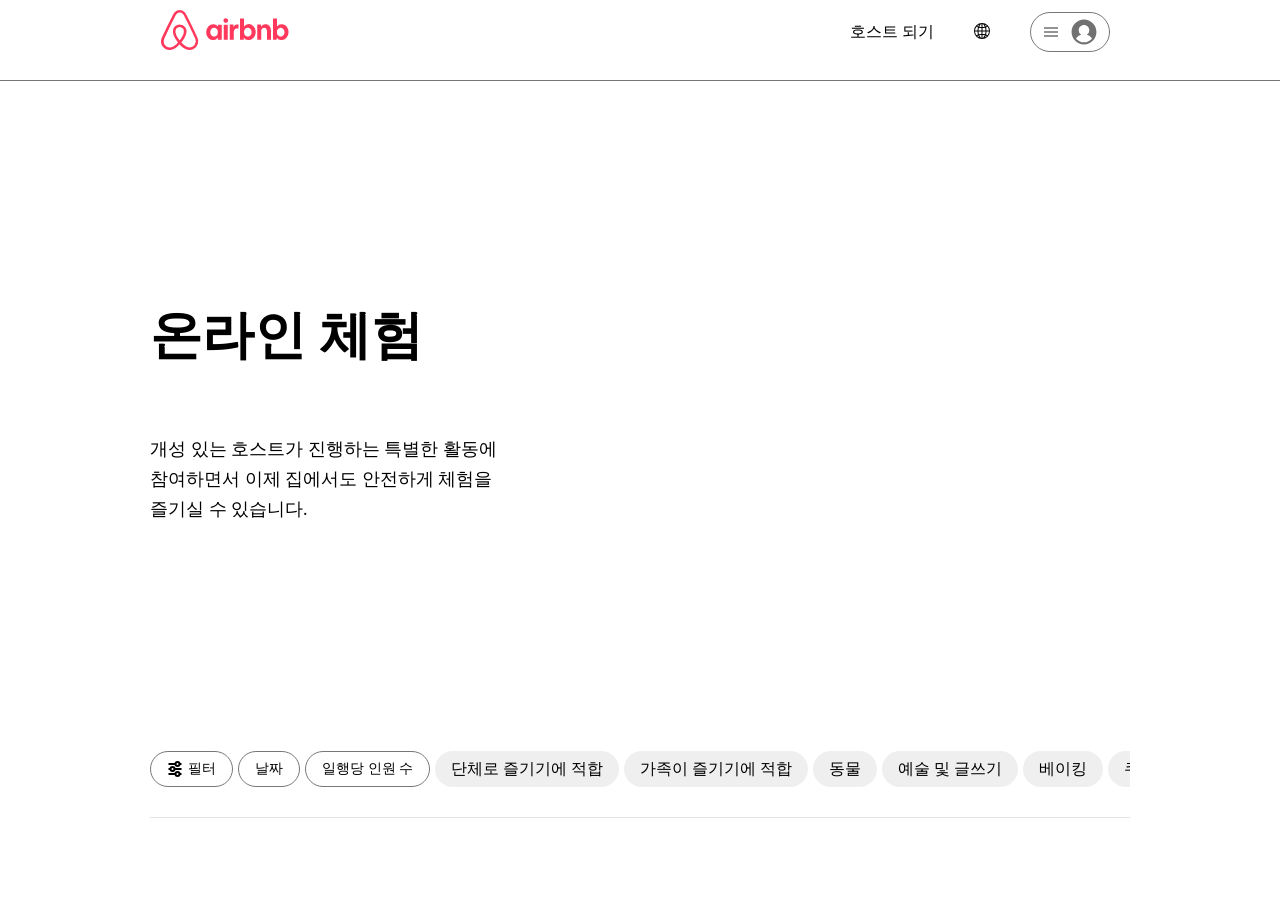
==== experiences.html @ 0a81da3b "Add activity page" ====
<!DOCTYPE html>
<html lang="en">

<head>
    <meta charset="UTF-8">
    <meta http-equiv="X-UA-Compatible" content="IE=edge">
    <meta name="viewport" content="width=device-width, initial-scale=1.0">
    <link rel="stylesheet" href="src/style/experiences-main.css">
    <title>온라인 체험</title>
</head>

<body>
    <header class="row">
        <div class="header-container">
            <div class="header-logo">
                <img src="assets/img/logo-color.png" alt="">
            </div>

            <div class="header-right">
                <div class="be-host">
                    <a href="">호스트 되기</a>
                </div>
                <div>
                        <svg xmlns="http://www.w3.org/2000/svg" width="16" height="16" fill="currentColor" class="bi bi-globe2" viewBox="0 0 16 16">
                            <path d="M0 8a8 8 0 1 1 16 0A8 8 0 0 1 0 8zm7.5-6.923c-.67.204-1.335.82-1.887 1.855-.143.268-.276.56-.395.872.705.157 1.472.257 2.282.287V1.077zM4.249 3.539c.142-.384.304-.744.481-1.078a6.7 6.7 0 0 1 .597-.933A7.01 7.01 0 0 0 3.051 3.05c.362.184.763.349 1.198.49zM3.509 7.5c.036-1.07.188-2.087.436-3.008a9.124 9.124 0 0 1-1.565-.667A6.964 6.964 0 0 0 1.018 7.5h2.49zm1.4-2.741a12.344 12.344 0 0 0-.4 2.741H7.5V5.091c-.91-.03-1.783-.145-2.591-.332zM8.5 5.09V7.5h2.99a12.342 12.342 0 0 0-.399-2.741c-.808.187-1.681.301-2.591.332zM4.51 8.5c.035.987.176 1.914.399 2.741A13.612 13.612 0 0 1 7.5 10.91V8.5H4.51zm3.99 0v2.409c.91.03 1.783.145 2.591.332.223-.827.364-1.754.4-2.741H8.5zm-3.282 3.696c.12.312.252.604.395.872.552 1.035 1.218 1.65 1.887 1.855V11.91c-.81.03-1.577.13-2.282.287zm.11 2.276a6.696 6.696 0 0 1-.598-.933 8.853 8.853 0 0 1-.481-1.079 8.38 8.38 0 0 0-1.198.49 7.01 7.01 0 0 0 2.276 1.522zm-1.383-2.964A13.36 13.36 0 0 1 3.508 8.5h-2.49a6.963 6.963 0 0 0 1.362 3.675c.47-.258.995-.482 1.565-.667zm6.728 2.964a7.009 7.009 0 0 0 2.275-1.521 8.376 8.376 0 0 0-1.197-.49 8.853 8.853 0 0 1-.481 1.078 6.688 6.688 0 0 1-.597.933zM8.5 11.909v3.014c.67-.204 1.335-.82 1.887-1.855.143-.268.276-.56.395-.872A12.63 12.63 0 0 0 8.5 11.91zm3.555-.401c.57.185 1.095.409 1.565.667A6.963 6.963 0 0 0 14.982 8.5h-2.49a13.36 13.36 0 0 1-.437 3.008zM14.982 7.5a6.963 6.963 0 0 0-1.362-3.675c-.47.258-.995.482-1.565.667.248.92.4 1.938.437 3.008h2.49zM11.27 2.461c.177.334.339.694.482 1.078a8.368 8.368 0 0 0 1.196-.49 7.01 7.01 0 0 0-2.275-1.52c.218.283.418.597.597.932zm-.488 1.343a7.765 7.765 0 0 0-.395-.872C9.835 1.897 9.17 1.282 8.5 1.077V4.09c.81-.03 1.577-.13 2.282-.287z"/>
                            </svg>
                        </div>
                        <div class="profile">
                            <button type="button">
                            <svg viewBox="0 0 32 32" xmlns="http://www.w3.org/2000/svg" aria-hidden="true" role="presentation" focusable="false" style="display: block; fill: none; height: 16px; width: 16px; stroke: currentcolor; stroke-width: 3; overflow: visible;"><g fill="none" fill-rule="nonzero"><path d="m2 16h28"></path><path d="m2 24h28"></path><path d="m2 8h28"></path></g></svg>
                            
                            <svg viewBox="0 0 32 32" xmlns="http://www.w3.org/2000/svg" aria-hidden="true" role="presentation" focusable="false" style="display: block; height: 100%; width: 100%; fill: currentcolor;"><path d="m16 .7c-8.437 0-15.3 6.863-15.3 15.3s6.863 15.3 15.3 15.3 15.3-6.863 15.3-15.3-6.863-15.3-15.3-15.3zm0 28c-4.021 0-7.605-1.884-9.933-4.81a12.425 12.425 0 0 1 6.451-4.4 6.507 6.507 0 0 1 -3.018-5.49c0-3.584 2.916-6.5 6.5-6.5s6.5 2.916 6.5 6.5a6.513 6.513 0 0 1 -3.019 5.491 12.42 12.42 0 0 1 6.452 4.4c-2.328 2.925-5.912 4.809-9.933 4.809z"></path></svg>
                        </button>
                    </div>
                </div>
            </div>
        </header>
        
        <main class="row online-section">
            <section class="online-main">
                <h1>온라인 체험</h1>
                <p>개성 있는 호스트가 진행하는 특별한 활동에 참여하면서 이제 집에서도 안전하게 체험을 즐기실 수 있습니다.</p>
            </section>

            <section class="filter">
                <div class="filter-main">
                    <button>
                        <span>
                            <svg viewBox="0 0 32 32" xmlns="http://www.w3.org/2000/svg" aria-hidden="true" role="presentation" focusable="false" style="display: block; fill: none; height: 16px; width: 16px; stroke: currentcolor; stroke-width: 4; overflow: visible;"><path d="M7 16H3m26 0H15M29 6h-4m-8 0H3m26 20h-4M7 16a4 4 0 1 0 8 0 4 4 0 0 0-8 0zM17 6a4 4 0 1 0 8 0 4 4 0 0 0-8 0zm0 20a4 4 0 1 0 8 0 4 4 0 0 0-8 0zm0 0H3" fill="none"></path></svg>
                        </span>
                        필터
                    </button>

                    <button>날짜</button>
                    <button>일행당 인원 수</button>

                </div>

                <div class="filter-detail">
                    <button type="button">단체로 즐기기에 적합</button>
                    <button type="button">가족이 즐기기에 적합</button>
                    <button type="button">동물</button>
                    <button type="button">예술 및 글쓰기</button>
                    <button type="button">베이킹</button>
                    <button type="button">쿠킹</button>
                    <button type="button">댄스</button>
                    <button type="button">음주</button>
                    <button type="button">엔터테인먼트</button>
                    <button type="button">피트니스</button>
                    <button type="button">역사문화</button>
                    <button type="button">마술</button>
                    <button type="button">음악</button>
                    <button type="button">사회공헌</button>
                    <button type="button">웰빙</button>
                    <button type="button">올림픽/패럴림픽 출전 선수</button>
                    <button type="button">접근성을 고려해 기획된 체험</button>
                </div>

            </section>
    
          
        </main>
        
        
        
    </body>
    
    </html>
---- src/style/experiences-main.css ----
@import url(normalize.css);
@import url(reset.css);
@import url(filter.css);
@import url(experiences-header.css);
@import url(experiences-filter.css);

body {
    font-family: 'Circular';
}
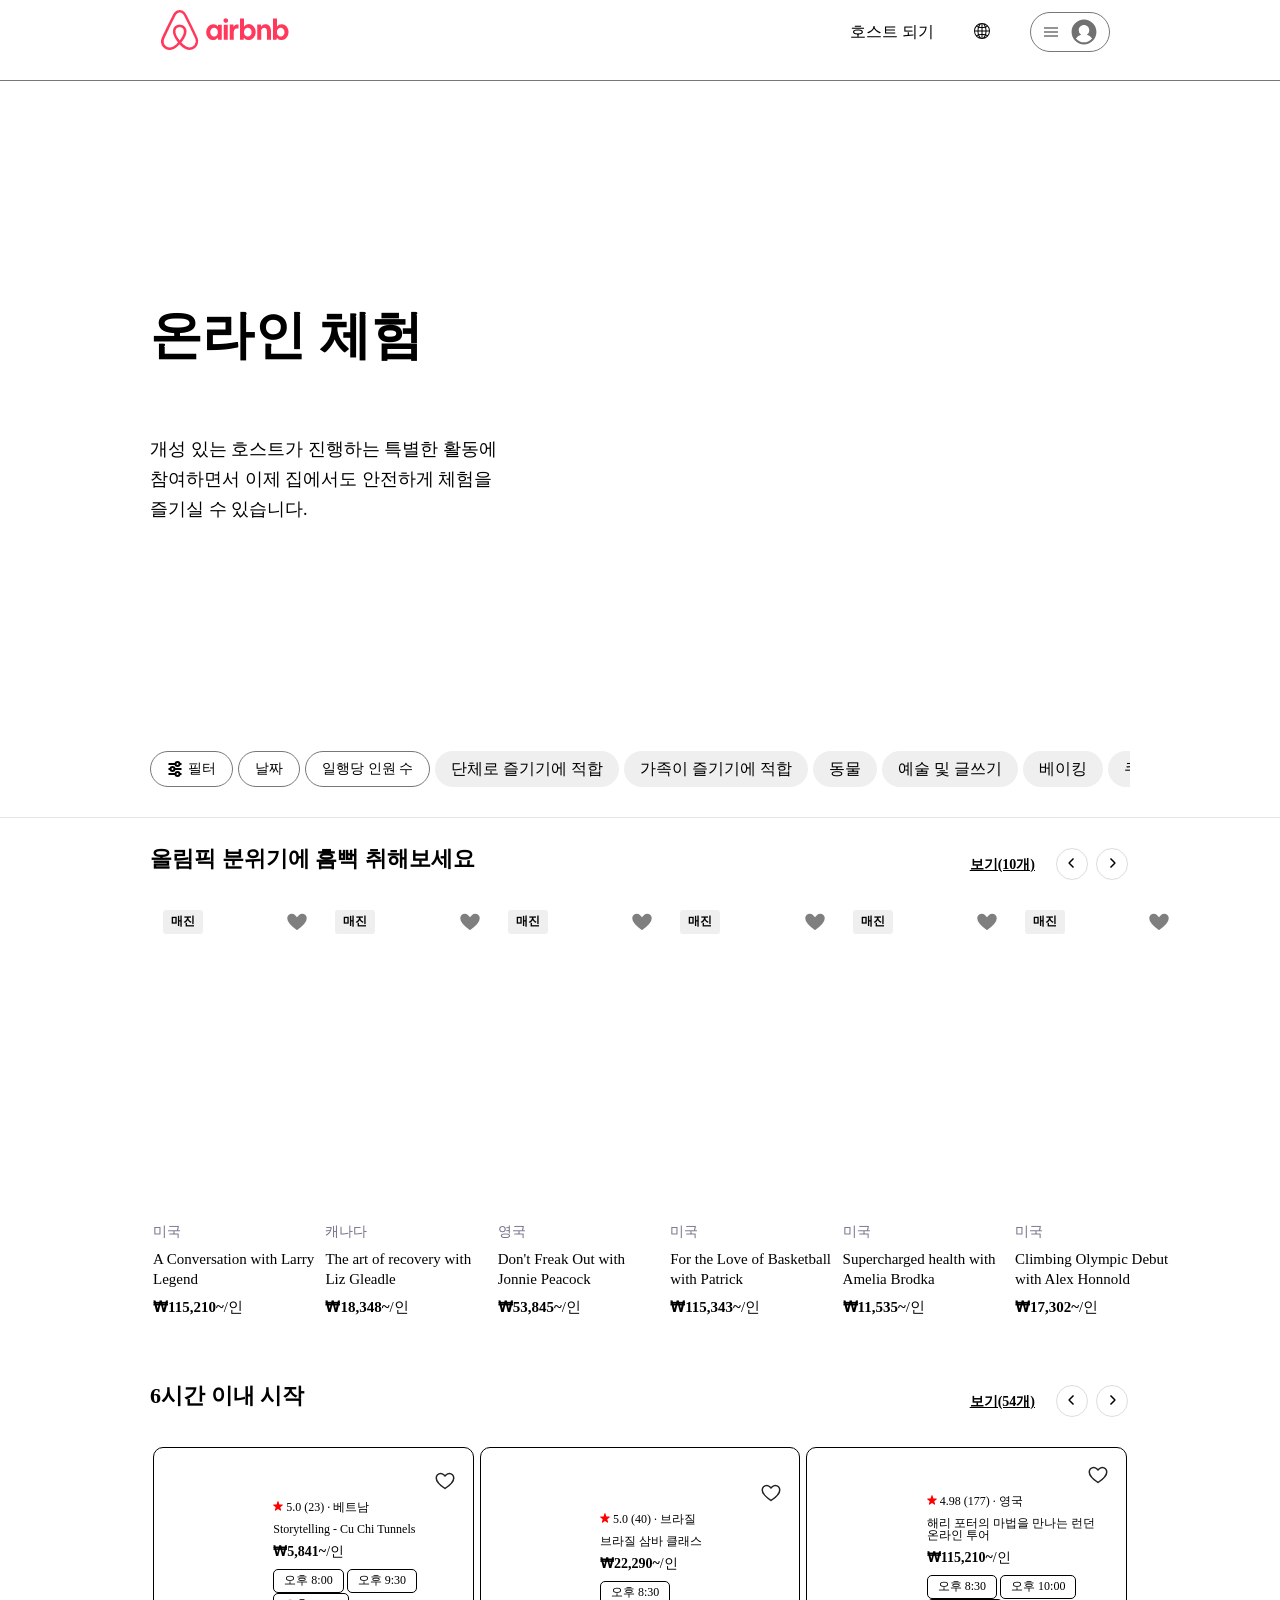
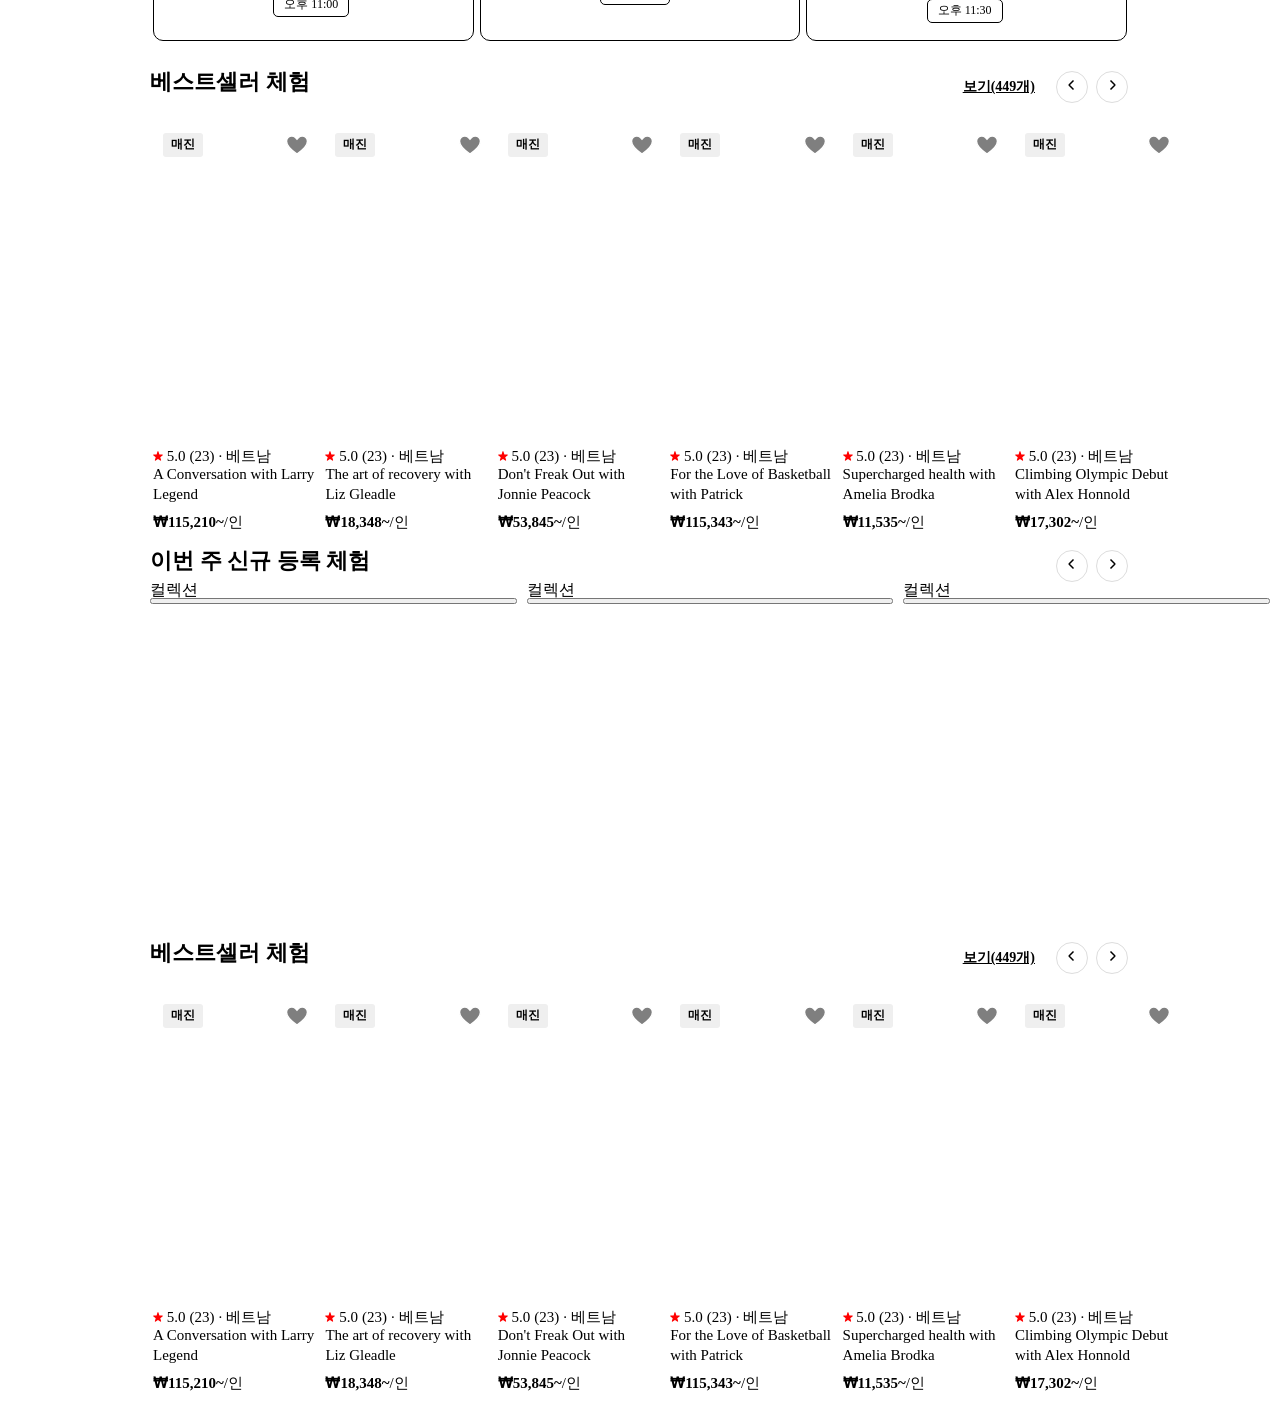
==== commit 35fef374: "Add online-experiences page" ====
--- a/experiences.html
+++ b/experiences.html
@@ -34,55 +34,723 @@
                     </div>
                 </div>
             </div>
-        </header>
+    </header>
         
-        <main class="row online-section">
-            <section class="online-main">
-                <h1>온라인 체험</h1>
-                <p>개성 있는 호스트가 진행하는 특별한 활동에 참여하면서 이제 집에서도 안전하게 체험을 즐기실 수 있습니다.</p>
-            </section>
-
-            <section class="filter">
-                <div class="filter-main">
-                    <button>
-                        <span>
-                            <svg viewBox="0 0 32 32" xmlns="http://www.w3.org/2000/svg" aria-hidden="true" role="presentation" focusable="false" style="display: block; fill: none; height: 16px; width: 16px; stroke: currentcolor; stroke-width: 4; overflow: visible;"><path d="M7 16H3m26 0H15M29 6h-4m-8 0H3m26 20h-4M7 16a4 4 0 1 0 8 0 4 4 0 0 0-8 0zM17 6a4 4 0 1 0 8 0 4 4 0 0 0-8 0zm0 20a4 4 0 1 0 8 0 4 4 0 0 0-8 0zm0 0H3" fill="none"></path></svg>
-                        </span>
-                        필터
-                    </button>
-
-                    <button>날짜</button>
-                    <button>일행당 인원 수</button>
-
-                </div>
-
-                <div class="filter-detail">
-                    <button type="button">단체로 즐기기에 적합</button>
-                    <button type="button">가족이 즐기기에 적합</button>
-                    <button type="button">동물</button>
-                    <button type="button">예술 및 글쓰기</button>
-                    <button type="button">베이킹</button>
-                    <button type="button">쿠킹</button>
-                    <button type="button">댄스</button>
-                    <button type="button">음주</button>
-                    <button type="button">엔터테인먼트</button>
-                    <button type="button">피트니스</button>
-                    <button type="button">역사문화</button>
-                    <button type="button">마술</button>
-                    <button type="button">음악</button>
-                    <button type="button">사회공헌</button>
-                    <button type="button">웰빙</button>
-                    <button type="button">올림픽/패럴림픽 출전 선수</button>
-                    <button type="button">접근성을 고려해 기획된 체험</button>
-                </div>
-
-            </section>
+    <main class="online-section">
+        <section class="row online-main">
+            <h1>온라인 체험</h1>
+            <p>개성 있는 호스트가 진행하는 특별한 활동에 참여하면서 이제 집에서도 안전하게 체험을 즐기실 수 있습니다.</p>
+        </section>
+
+        <section class="row filter">
+            <div class="filter-main">
+                <button>
+                    <span>
+                        <svg viewBox="0 0 32 32" xmlns="http://www.w3.org/2000/svg" aria-hidden="true" role="presentation" focusable="false" style="display: block; fill: none; height: 16px; width: 16px; stroke: currentcolor; stroke-width: 4; overflow: visible;"><path d="M7 16H3m26 0H15M29 6h-4m-8 0H3m26 20h-4M7 16a4 4 0 1 0 8 0 4 4 0 0 0-8 0zM17 6a4 4 0 1 0 8 0 4 4 0 0 0-8 0zm0 20a4 4 0 1 0 8 0 4 4 0 0 0-8 0zm0 0H3" fill="none"></path></svg>
+                    </span>
+                    필터
+                </button>
+
+                <button>날짜</button>
+                <button>일행당 인원 수</button>
+
+            </div>
+
+            <div class="filter-detail">
+                <button type="button">단체로 즐기기에 적합</button>
+                <button type="button">가족이 즐기기에 적합</button>
+                <button type="button">동물</button>
+                <button type="button">예술 및 글쓰기</button>
+                <button type="button">베이킹</button>
+                <button type="button">쿠킹</button>
+                <button type="button">댄스</button>
+                <button type="button">음주</button>
+                <button type="button">엔터테인먼트</button>
+                <button type="button">피트니스</button>
+                <button type="button">역사문화</button>
+                <button type="button">마술</button>
+                <button type="button">음악</button>
+                <button type="button">사회공헌</button>
+                <button type="button">웰빙</button>
+                <button type="button">올림픽/패럴림픽 출전 선수</button>
+                <button type="button">접근성을 고려해 기획된 체험</button>
+            </div>
+
+        </section>
+
+        <section class="row olympic-section">
+            <div class="olympic-section-title">
+                <h2>올림픽 분위기에 흠뻑 취해보세요</h2>
+                <div>
+                    <a href="#">보기(10개)</a>
+                    <button type="button">
+                        <svg viewBox="0 0 32 32" xmlns="http://www.w3.org/2000/svg" aria-hidden="true" role="presentation" focusable="false" style="display: inline-block; fill: none; height: 12px; width: 12px; stroke: currentcolor; stroke-width: 4; overflow: visible;">
+                            <g fill="none">
+                                <path d="m20 28-11.29289322-11.2928932c-.39052429-.3905243-.39052429-1.0236893 0-1.4142136l11.29289322-11.2928932">
+                                </path>
+                            </g>
+                        </svg>
+                    </button>
+                    <button type="button">
+                        <svg viewBox="0 0 32 32" xmlns="http://www.w3.org/2000/svg" aria-hidden="true" role="presentation" focusable="false" style="display: inline-block; fill: none; height: 12px; width: 12px; stroke: currentcolor; stroke-width: 4; overflow: visible;">
+                            <g fill="none">
+                                <path d="m12 4 11.2928932 11.2928932c.3905243.3905243.3905243 1.0236893 0 1.4142136l-11.2928932 11.2928932">
+                                </path>
+                            </g>
+                        </svg>
+                    </button>
+                </div>
+            </div>
+
+            <div class="olympic-items">
+                <div class="olympic-article">
+                    <a href="#">
+                        <div class="player player1">
+                            <div class="player-btn">
+                                <button>매진</button>
+                                <div>
+                                    <svg viewBox="0 0 32 32" xmlns="http://www.w3.org/2000/svg" aria-hidden="true" role="presentation" focusable="false" style="display: block; fill: rgba(0, 0, 0, 0.5); height: 24px; width: 24px; stroke: rgb(255, 255, 255); stroke-width: 2; overflow: visible;"><path d="m16 28c7-4.733 14-10 14-17 0-1.792-.683-3.583-2.05-4.95-1.367-1.366-3.158-2.05-4.95-2.05-1.791 0-3.583.684-4.949 2.05l-2.051 2.051-2.05-2.051c-1.367-1.366-3.158-2.05-4.95-2.05-1.791 0-3.583.684-4.949 2.05-1.367 1.367-2.051 3.158-2.051 4.95 0 7 7 12.267 14 17z"></path></svg>
+                                </div>
+                            </div>
+                        </div>
+                        <div class="article-info">
+                            <h4>미국</h4>
+                            <p>A Conversation with Larry Legend</p>
+                            <span><strong>₩115,210~</strong>/인</span>
+                        </div>
+                    </a>      
+                </div>
+
+                <div class="olympic-article">
+                    <a href="#">
+                        <div class="player player2">
+                            <div class="player-btn">
+                                <button>매진</button>
+                                <div>
+                                    <svg viewBox="0 0 32 32" xmlns="http://www.w3.org/2000/svg" aria-hidden="true" role="presentation" focusable="false" style="display: block; fill: rgba(0, 0, 0, 0.5); height: 24px; width: 24px; stroke: rgb(255, 255, 255); stroke-width: 2; overflow: visible;"><path d="m16 28c7-4.733 14-10 14-17 0-1.792-.683-3.583-2.05-4.95-1.367-1.366-3.158-2.05-4.95-2.05-1.791 0-3.583.684-4.949 2.05l-2.051 2.051-2.05-2.051c-1.367-1.366-3.158-2.05-4.95-2.05-1.791 0-3.583.684-4.949 2.05-1.367 1.367-2.051 3.158-2.051 4.95 0 7 7 12.267 14 17z"></path></svg>
+                                </div>
+                            </div>
+                        </div>
+                        <div class="article-info">
+                            <h4>캐나다</h4>
+                            <p>The art of recovery with Liz Gleadle</p>
+                            <span><strong>₩18,348~</strong>/인</span>
+                        </div>
+                    </a>      
+                </div>
+
+                <div class="olympic-article">
+                    <a href="#">
+                        <div class="player player3">
+                            <div class="player-btn">
+                                <button>매진</button>
+                                <div>
+                                    <svg viewBox="0 0 32 32" xmlns="http://www.w3.org/2000/svg" aria-hidden="true" role="presentation" focusable="false" style="display: block; fill: rgba(0, 0, 0, 0.5); height: 24px; width: 24px; stroke: rgb(255, 255, 255); stroke-width: 2; overflow: visible;"><path d="m16 28c7-4.733 14-10 14-17 0-1.792-.683-3.583-2.05-4.95-1.367-1.366-3.158-2.05-4.95-2.05-1.791 0-3.583.684-4.949 2.05l-2.051 2.051-2.05-2.051c-1.367-1.366-3.158-2.05-4.95-2.05-1.791 0-3.583.684-4.949 2.05-1.367 1.367-2.051 3.158-2.051 4.95 0 7 7 12.267 14 17z"></path></svg>
+                                </div>
+                            </div>
+                        </div>
+                        <div class="article-info">
+                            <h4>영국</h4>
+                            <p>Don't Freak Out with Jonnie Peacock</p>
+                            <span><strong>₩53,845~</strong>/인</span>
+                        </div>
+                    </a>      
+                </div>
+
+                <div class="olympic-article">
+                    <a href="#">
+                        <div class="player player4">
+                            <div class="player-btn">
+                                <button>매진</button>
+                                <div>
+                                    <svg viewBox="0 0 32 32" xmlns="http://www.w3.org/2000/svg" aria-hidden="true" role="presentation" focusable="false" style="display: block; fill: rgba(0, 0, 0, 0.5); height: 24px; width: 24px; stroke: rgb(255, 255, 255); stroke-width: 2; overflow: visible;"><path d="m16 28c7-4.733 14-10 14-17 0-1.792-.683-3.583-2.05-4.95-1.367-1.366-3.158-2.05-4.95-2.05-1.791 0-3.583.684-4.949 2.05l-2.051 2.051-2.05-2.051c-1.367-1.366-3.158-2.05-4.95-2.05-1.791 0-3.583.684-4.949 2.05-1.367 1.367-2.051 3.158-2.051 4.95 0 7 7 12.267 14 17z"></path></svg>
+                                </div>
+                            </div>
+                        </div>
+                        <div class="article-info">
+                            <h4>미국</h4>
+                            <p>For the Love of Basketball with Patrick</p>
+                            <span><strong>₩115,343~</strong>/인</span>
+                        </div>
+                    </a>      
+                </div>
+
+                <div class="olympic-article">
+                    <a href="#">
+                        <div class="player player5">
+                            <div class="player-btn">
+                                <button>매진</button>
+                                <div>
+                                    <svg viewBox="0 0 32 32" xmlns="http://www.w3.org/2000/svg" aria-hidden="true" role="presentation" focusable="false" style="display: block; fill: rgba(0, 0, 0, 0.5); height: 24px; width: 24px; stroke: rgb(255, 255, 255); stroke-width: 2; overflow: visible;"><path d="m16 28c7-4.733 14-10 14-17 0-1.792-.683-3.583-2.05-4.95-1.367-1.366-3.158-2.05-4.95-2.05-1.791 0-3.583.684-4.949 2.05l-2.051 2.051-2.05-2.051c-1.367-1.366-3.158-2.05-4.95-2.05-1.791 0-3.583.684-4.949 2.05-1.367 1.367-2.051 3.158-2.051 4.95 0 7 7 12.267 14 17z"></path></svg>
+                                </div>
+                            </div>
+                        </div>
+                        <div class="article-info">
+                            <h4>미국</h4>
+                            <p>Supercharged health with Amelia Brodka</p>
+                            <span><strong>₩11,535~</strong>/인</span>
+                        </div>
+                    </a>      
+                </div>
+
+                <div class="olympic-article">
+                    <a href="#">
+                        <div class="player player6">
+                            <div class="player-btn">
+                                <button>매진</button>
+                                <div>
+                                    <svg viewBox="0 0 32 32" xmlns="http://www.w3.org/2000/svg" aria-hidden="true" role="presentation" focusable="false" style="display: block; fill: rgba(0, 0, 0, 0.5); height: 24px; width: 24px; stroke: rgb(255, 255, 255); stroke-width: 2; overflow: visible;"><path d="m16 28c7-4.733 14-10 14-17 0-1.792-.683-3.583-2.05-4.95-1.367-1.366-3.158-2.05-4.95-2.05-1.791 0-3.583.684-4.949 2.05l-2.051 2.051-2.05-2.051c-1.367-1.366-3.158-2.05-4.95-2.05-1.791 0-3.583.684-4.949 2.05-1.367 1.367-2.051 3.158-2.051 4.95 0 7 7 12.267 14 17z"></path></svg>
+                                </div>
+                            </div>
+                        </div>
+                        <div class="article-info">
+                            <h4>미국</h4>
+                            <p>Climbing Olympic Debut with Alex Honnold</p>
+                            <span><strong>₩17,302~</strong>/인</span>
+                        </div>
+                    </a>      
+                </div>
+            </div>
+
+        </section>
+        
+        <section class="row quick-start">
+            <div class="olympic-section-title quick-title">
+                <h2>6시간 이내 시작</h2>
+                <div>
+                    <a href="#">보기(54개)</a>
+                    <button type="button">
+                        <svg viewBox="0 0 32 32" xmlns="http://www.w3.org/2000/svg" aria-hidden="true" role="presentation" focusable="false" style="display: inline-block; fill: none; height: 12px; width: 12px; stroke: currentcolor; stroke-width: 4; overflow: visible;">
+                            <g fill="none">
+                                <path d="m20 28-11.29289322-11.2928932c-.39052429-.3905243-.39052429-1.0236893 0-1.4142136l11.29289322-11.2928932">
+                                </path>
+                            </g>
+                        </svg>
+                    </button>
+                    <button type="button">
+                        <svg viewBox="0 0 32 32" xmlns="http://www.w3.org/2000/svg" aria-hidden="true" role="presentation" focusable="false" style="display: inline-block; fill: none; height: 12px; width: 12px; stroke: currentcolor; stroke-width: 4; overflow: visible;">
+                            <g fill="none">
+                                <path d="m12 4 11.2928932 11.2928932c.3905243.3905243.3905243 1.0236893 0 1.4142136l-11.2928932 11.2928932">
+                                </path>
+                            </g>
+                        </svg>
+                    </button>
+                </div>
+            </div>
+            <div class="quick-start-items">
+                <div class="quick-start-item">
+                    <div class="quick-img quick-1"></div>
+                    <div class="quick-info">
+                        <div class="quick-heart">
+                            <span>
+                                <svg viewBox="0 0 32 32" xmlns="http://www.w3.org/2000/svg" aria-hidden="true" role="presentation" focusable="false" style="display: block; fill: transparent; height: 20px; width: 20px; stroke: rgb(34, 34, 34); stroke-width: 2.4; overflow: visible;"><path d="m16 28c7-4.733 14-10 14-17 0-1.792-.683-3.583-2.05-4.95-1.367-1.366-3.158-2.05-4.95-2.05-1.791 0-3.583.684-4.949 2.05l-2.051 2.051-2.05-2.051c-1.367-1.366-3.158-2.05-4.95-2.05-1.791 0-3.583.684-4.949 2.05-1.367 1.367-2.051 3.158-2.051 4.95 0 7 7 12.267 14 17z"></path></svg>
+                            </span>
+                        </div>
+                        <div class="country">
+                            <span class="">
+                                <svg viewBox="0 0 1000 1000" role="presentation" aria-hidden="true" focusable="false" style="height:10px;width:10px;fill:currentColor"><path d="M972 380c9 28 2 50-20 67L725 619l87 280c11 39-18 75-54 75-12 0-23-4-33-12L499 790 273 962a58 58 0 0 1-78-12 50 50 0 0 1-8-51l86-278L46 447c-21-17-28-39-19-67 8-24 29-40 52-40h280l87-279c7-23 28-39 52-39 25 0 47 17 54 41l87 277h280c24 0 45 16 53 40z"></path></svg>
+                            </span>
+                            <span>5.0</span>
+                            <span>(23)</span>
+                            <span>·</span>
+                            <span>베트남</span>
+                        </div>
+                        <div>
+                            <p>Storytelling - Cu Chi Tunnels</p>
+                        </div>
+                        <div class="quick-price">
+                            <span><strong>₩5,841~</strong>/인</span>
+                        </div>
+                        <div class="quick-btn">
+                            <button type="button">오후 8:00</button>
+                            <button type="button">오후 9:30</button>
+                            <button type="button">오후 11:00</button>
+                        </div>
+                    </div>
+                </div>
+                
+                <div class="quick-start-item">
+                    <div class="quick-img quick-3"></div>
+                    <div class="quick-info">
+                        <div class="quick-heart">
+                            <span>
+                                <svg viewBox="0 0 32 32" xmlns="http://www.w3.org/2000/svg" aria-hidden="true" role="presentation" focusable="false" style="display: block; fill: transparent; height: 20px; width: 20px; stroke: rgb(34, 34, 34); stroke-width: 2.4; overflow: visible;"><path d="m16 28c7-4.733 14-10 14-17 0-1.792-.683-3.583-2.05-4.95-1.367-1.366-3.158-2.05-4.95-2.05-1.791 0-3.583.684-4.949 2.05l-2.051 2.051-2.05-2.051c-1.367-1.366-3.158-2.05-4.95-2.05-1.791 0-3.583.684-4.949 2.05-1.367 1.367-2.051 3.158-2.051 4.95 0 7 7 12.267 14 17z"></path></svg>
+                            </span>
+                        </div>
+                        <div class="country">
+                            <span class="">
+                                <svg viewBox="0 0 1000 1000" role="presentation" aria-hidden="true" focusable="false" style="height:10px;width:10px;fill:currentColor"><path d="M972 380c9 28 2 50-20 67L725 619l87 280c11 39-18 75-54 75-12 0-23-4-33-12L499 790 273 962a58 58 0 0 1-78-12 50 50 0 0 1-8-51l86-278L46 447c-21-17-28-39-19-67 8-24 29-40 52-40h280l87-279c7-23 28-39 52-39 25 0 47 17 54 41l87 277h280c24 0 45 16 53 40z"></path></svg>
+                            </span>
+                            <span>5.0</span>
+                            <span>(40)</span>
+                            <span>·</span>
+                            <span>브라질</span>
+                        </div>
+                        <div>
+                            <p>브라질 삼바 클래스</p>
+                        </div>
+                        <div class="quick-price">
+                            <span><strong>₩22,290~</strong>/인</span>
+                        </div>
+                        <div class="quick-btn">
+                            <button type="button">오후 8:30</button>
+                        </div>
+                    </div>
+                </div>
+                
+                <div class="quick-start-item">
+                    <div class="quick-img quick-2"></div>
+                    <div class="quick-info">
+                        <div class="quick-heart">
+                            <span>
+                                <svg viewBox="0 0 32 32" xmlns="http://www.w3.org/2000/svg" aria-hidden="true" role="presentation" focusable="false" style="display: block; fill: transparent; height: 20px; width: 20px; stroke: rgb(34, 34, 34); stroke-width: 2.4; overflow: visible;"><path d="m16 28c7-4.733 14-10 14-17 0-1.792-.683-3.583-2.05-4.95-1.367-1.366-3.158-2.05-4.95-2.05-1.791 0-3.583.684-4.949 2.05l-2.051 2.051-2.05-2.051c-1.367-1.366-3.158-2.05-4.95-2.05-1.791 0-3.583.684-4.949 2.05-1.367 1.367-2.051 3.158-2.051 4.95 0 7 7 12.267 14 17z"></path></svg>
+                            </span>
+                        </div>
+                        <div class="country">
+                            <span class="">
+                                <svg viewBox="0 0 1000 1000" role="presentation" aria-hidden="true" focusable="false" style="height:10px;width:10px;fill:currentColor"><path d="M972 380c9 28 2 50-20 67L725 619l87 280c11 39-18 75-54 75-12 0-23-4-33-12L499 790 273 962a58 58 0 0 1-78-12 50 50 0 0 1-8-51l86-278L46 447c-21-17-28-39-19-67 8-24 29-40 52-40h280l87-279c7-23 28-39 52-39 25 0 47 17 54 41l87 277h280c24 0 45 16 53 40z"></path></svg>
+                            </span>
+                            <span>4.98</span>
+                            <span>(177)</span>
+                            <span>·</span>
+                            <span>영국</span>
+                        </div>
+                        <div>
+                            <p>해리 포터의 마법을 만나는 런던 온라인 투어</p>
+                        </div>
+                        <div class="quick-price">
+                            <span><strong>₩115,210~</strong>/인</span>
+                        </div>
+                        <div class="quick-btn">
+                            <button type="button">오후 8:30</button>
+                            <button type="button">오후 10:00</button>
+                            <button type="button">오후 11:30</button>
+                        </div>
+                    </div>
+                </div>
+            </div>
+
+
+
+        </section>
+
+        <section class="row best-seller">
+            <div class="olympic-section-title">
+                <h2>베스트셀러 체험</h2>
+                <div>
+                    <a href="#">보기(449개)</a>
+                    <button type="button">
+                        <svg viewBox="0 0 32 32" xmlns="http://www.w3.org/2000/svg" aria-hidden="true" role="presentation" focusable="false" style="display: inline-block; fill: none; height: 12px; width: 12px; stroke: currentcolor; stroke-width: 4; overflow: visible;">
+                            <g fill="none">
+                                <path d="m20 28-11.29289322-11.2928932c-.39052429-.3905243-.39052429-1.0236893 0-1.4142136l11.29289322-11.2928932">
+                                </path>
+                            </g>
+                        </svg>
+                    </button>
+                    <button type="button">
+                        <svg viewBox="0 0 32 32" xmlns="http://www.w3.org/2000/svg" aria-hidden="true" role="presentation" focusable="false" style="display: inline-block; fill: none; height: 12px; width: 12px; stroke: currentcolor; stroke-width: 4; overflow: visible;">
+                            <g fill="none">
+                                <path d="m12 4 11.2928932 11.2928932c.3905243.3905243.3905243 1.0236893 0 1.4142136l-11.2928932 11.2928932">
+                                </path>
+                            </g>
+                        </svg>
+                    </button>
+                </div>
+            </div>
+
+            <div class="olympic-items">
+                <div class="olympic-article">
+                    <a href="#">
+                        <div class="player player1">
+                            <div class="player-btn">
+                                <button>매진</button>
+                                <div>
+                                    <svg viewBox="0 0 32 32" xmlns="http://www.w3.org/2000/svg" aria-hidden="true" role="presentation" focusable="false" style="display: block; fill: rgba(0, 0, 0, 0.5); height: 24px; width: 24px; stroke: rgb(255, 255, 255); stroke-width: 2; overflow: visible;"><path d="m16 28c7-4.733 14-10 14-17 0-1.792-.683-3.583-2.05-4.95-1.367-1.366-3.158-2.05-4.95-2.05-1.791 0-3.583.684-4.949 2.05l-2.051 2.051-2.05-2.051c-1.367-1.366-3.158-2.05-4.95-2.05-1.791 0-3.583.684-4.949 2.05-1.367 1.367-2.051 3.158-2.051 4.95 0 7 7 12.267 14 17z"></path></svg>
+                                </div>
+                            </div>
+                        </div>
+                        <div class="article-info">
+                            <div class="country">
+                                <span class="">
+                                    <svg viewBox="0 0 1000 1000" role="presentation" aria-hidden="true" focusable="false" style="height:10px;width:10px;fill:currentColor"><path d="M972 380c9 28 2 50-20 67L725 619l87 280c11 39-18 75-54 75-12 0-23-4-33-12L499 790 273 962a58 58 0 0 1-78-12 50 50 0 0 1-8-51l86-278L46 447c-21-17-28-39-19-67 8-24 29-40 52-40h280l87-279c7-23 28-39 52-39 25 0 47 17 54 41l87 277h280c24 0 45 16 53 40z"></path></svg>
+                                </span>
+                                <span>5.0</span>
+                                <span>(23)</span>
+                                <span>·</span>
+                                <span>베트남</span>
+                            </div>    
+                            <p>A Conversation with Larry Legend</p>
+                            <span><strong>₩115,210~</strong>/인</span>
+                        </div>
+                    </a>      
+                </div>
+
+                <div class="olympic-article">
+                    <a href="#">
+                        <div class="player player2">
+                            <div class="player-btn">
+                                <button>매진</button>
+                                <div>
+                                    <svg viewBox="0 0 32 32" xmlns="http://www.w3.org/2000/svg" aria-hidden="true" role="presentation" focusable="false" style="display: block; fill: rgba(0, 0, 0, 0.5); height: 24px; width: 24px; stroke: rgb(255, 255, 255); stroke-width: 2; overflow: visible;"><path d="m16 28c7-4.733 14-10 14-17 0-1.792-.683-3.583-2.05-4.95-1.367-1.366-3.158-2.05-4.95-2.05-1.791 0-3.583.684-4.949 2.05l-2.051 2.051-2.05-2.051c-1.367-1.366-3.158-2.05-4.95-2.05-1.791 0-3.583.684-4.949 2.05-1.367 1.367-2.051 3.158-2.051 4.95 0 7 7 12.267 14 17z"></path></svg>
+                                </div>
+                            </div>
+                        </div>
+                        <div class="article-info">
+                            <div class="country">
+                                <span class="">
+                                    <svg viewBox="0 0 1000 1000" role="presentation" aria-hidden="true" focusable="false" style="height:10px;width:10px;fill:currentColor"><path d="M972 380c9 28 2 50-20 67L725 619l87 280c11 39-18 75-54 75-12 0-23-4-33-12L499 790 273 962a58 58 0 0 1-78-12 50 50 0 0 1-8-51l86-278L46 447c-21-17-28-39-19-67 8-24 29-40 52-40h280l87-279c7-23 28-39 52-39 25 0 47 17 54 41l87 277h280c24 0 45 16 53 40z"></path></svg>
+                                </span>
+                                <span>5.0</span>
+                                <span>(23)</span>
+                                <span>·</span>
+                                <span>베트남</span>
+                            </div>  
+                            <p>The art of recovery with Liz Gleadle</p>
+                            <span><strong>₩18,348~</strong>/인</span>
+                        </div>
+                    </a>      
+                </div>
+
+                <div class="olympic-article">
+                    <a href="#">
+                        <div class="player player3">
+                            <div class="player-btn">
+                                <button>매진</button>
+                                <div>
+                                    <svg viewBox="0 0 32 32" xmlns="http://www.w3.org/2000/svg" aria-hidden="true" role="presentation" focusable="false" style="display: block; fill: rgba(0, 0, 0, 0.5); height: 24px; width: 24px; stroke: rgb(255, 255, 255); stroke-width: 2; overflow: visible;"><path d="m16 28c7-4.733 14-10 14-17 0-1.792-.683-3.583-2.05-4.95-1.367-1.366-3.158-2.05-4.95-2.05-1.791 0-3.583.684-4.949 2.05l-2.051 2.051-2.05-2.051c-1.367-1.366-3.158-2.05-4.95-2.05-1.791 0-3.583.684-4.949 2.05-1.367 1.367-2.051 3.158-2.051 4.95 0 7 7 12.267 14 17z"></path></svg>
+                                </div>
+                            </div>
+                        </div>
+                        <div class="article-info">
+                            <div class="country">
+                                <span class="">
+                                    <svg viewBox="0 0 1000 1000" role="presentation" aria-hidden="true" focusable="false" style="height:10px;width:10px;fill:currentColor"><path d="M972 380c9 28 2 50-20 67L725 619l87 280c11 39-18 75-54 75-12 0-23-4-33-12L499 790 273 962a58 58 0 0 1-78-12 50 50 0 0 1-8-51l86-278L46 447c-21-17-28-39-19-67 8-24 29-40 52-40h280l87-279c7-23 28-39 52-39 25 0 47 17 54 41l87 277h280c24 0 45 16 53 40z"></path></svg>
+                                </span>
+                                <span>5.0</span>
+                                <span>(23)</span>
+                                <span>·</span>
+                                <span>베트남</span>
+                            </div>  
+                            <p>Don't Freak Out with Jonnie Peacock</p>
+                            <span><strong>₩53,845~</strong>/인</span>
+                        </div>
+                    </a>      
+                </div>
+
+                <div class="olympic-article">
+                    <a href="#">
+                        <div class="player player4">
+                            <div class="player-btn">
+                                <button>매진</button>
+                                <div>
+                                    <svg viewBox="0 0 32 32" xmlns="http://www.w3.org/2000/svg" aria-hidden="true" role="presentation" focusable="false" style="display: block; fill: rgba(0, 0, 0, 0.5); height: 24px; width: 24px; stroke: rgb(255, 255, 255); stroke-width: 2; overflow: visible;"><path d="m16 28c7-4.733 14-10 14-17 0-1.792-.683-3.583-2.05-4.95-1.367-1.366-3.158-2.05-4.95-2.05-1.791 0-3.583.684-4.949 2.05l-2.051 2.051-2.05-2.051c-1.367-1.366-3.158-2.05-4.95-2.05-1.791 0-3.583.684-4.949 2.05-1.367 1.367-2.051 3.158-2.051 4.95 0 7 7 12.267 14 17z"></path></svg>
+                                </div>
+                            </div>
+                        </div>
+                        <div class="article-info">
+                            <div class="country">
+                                <span class="">
+                                    <svg viewBox="0 0 1000 1000" role="presentation" aria-hidden="true" focusable="false" style="height:10px;width:10px;fill:currentColor"><path d="M972 380c9 28 2 50-20 67L725 619l87 280c11 39-18 75-54 75-12 0-23-4-33-12L499 790 273 962a58 58 0 0 1-78-12 50 50 0 0 1-8-51l86-278L46 447c-21-17-28-39-19-67 8-24 29-40 52-40h280l87-279c7-23 28-39 52-39 25 0 47 17 54 41l87 277h280c24 0 45 16 53 40z"></path></svg>
+                                </span>
+                                <span>5.0</span>
+                                <span>(23)</span>
+                                <span>·</span>
+                                <span>베트남</span>
+                            </div>  
+                            <p>For the Love of Basketball with Patrick</p>
+                            <span><strong>₩115,343~</strong>/인</span>
+                        </div>
+                    </a>      
+                </div>
+
+                <div class="olympic-article">
+                    <a href="#">
+                        <div class="player player5">
+                            <div class="player-btn">
+                                <button>매진</button>
+                                <div>
+                                    <svg viewBox="0 0 32 32" xmlns="http://www.w3.org/2000/svg" aria-hidden="true" role="presentation" focusable="false" style="display: block; fill: rgba(0, 0, 0, 0.5); height: 24px; width: 24px; stroke: rgb(255, 255, 255); stroke-width: 2; overflow: visible;"><path d="m16 28c7-4.733 14-10 14-17 0-1.792-.683-3.583-2.05-4.95-1.367-1.366-3.158-2.05-4.95-2.05-1.791 0-3.583.684-4.949 2.05l-2.051 2.051-2.05-2.051c-1.367-1.366-3.158-2.05-4.95-2.05-1.791 0-3.583.684-4.949 2.05-1.367 1.367-2.051 3.158-2.051 4.95 0 7 7 12.267 14 17z"></path></svg>
+                                </div>
+                            </div>
+                        </div>
+                        <div class="article-info">
+                            <div class="country">
+                                <span class="">
+                                    <svg viewBox="0 0 1000 1000" role="presentation" aria-hidden="true" focusable="false" style="height:10px;width:10px;fill:currentColor"><path d="M972 380c9 28 2 50-20 67L725 619l87 280c11 39-18 75-54 75-12 0-23-4-33-12L499 790 273 962a58 58 0 0 1-78-12 50 50 0 0 1-8-51l86-278L46 447c-21-17-28-39-19-67 8-24 29-40 52-40h280l87-279c7-23 28-39 52-39 25 0 47 17 54 41l87 277h280c24 0 45 16 53 40z"></path></svg>
+                                </span>
+                                <span>5.0</span>
+                                <span>(23)</span>
+                                <span>·</span>
+                                <span>베트남</span>
+                            </div>  
+                            <p>Supercharged health with Amelia Brodka</p>
+                            <span><strong>₩11,535~</strong>/인</span>
+                        </div>
+                    </a>      
+                </div>
+
+                <div class="olympic-article">
+                    <a href="#">
+                        <div class="player player6">
+                            <div class="player-btn">
+                                <button>매진</button>
+                                <div>
+                                    <svg viewBox="0 0 32 32" xmlns="http://www.w3.org/2000/svg" aria-hidden="true" role="presentation" focusable="false" style="display: block; fill: rgba(0, 0, 0, 0.5); height: 24px; width: 24px; stroke: rgb(255, 255, 255); stroke-width: 2; overflow: visible;"><path d="m16 28c7-4.733 14-10 14-17 0-1.792-.683-3.583-2.05-4.95-1.367-1.366-3.158-2.05-4.95-2.05-1.791 0-3.583.684-4.949 2.05l-2.051 2.051-2.05-2.051c-1.367-1.366-3.158-2.05-4.95-2.05-1.791 0-3.583.684-4.949 2.05-1.367 1.367-2.051 3.158-2.051 4.95 0 7 7 12.267 14 17z"></path></svg>
+                                </div>
+                            </div>
+                        </div>
+                        <div class="article-info">
+                            <div class="country">
+                                <span class="">
+                                    <svg viewBox="0 0 1000 1000" role="presentation" aria-hidden="true" focusable="false" style="height:10px;width:10px;fill:currentColor"><path d="M972 380c9 28 2 50-20 67L725 619l87 280c11 39-18 75-54 75-12 0-23-4-33-12L499 790 273 962a58 58 0 0 1-78-12 50 50 0 0 1-8-51l86-278L46 447c-21-17-28-39-19-67 8-24 29-40 52-40h280l87-279c7-23 28-39 52-39 25 0 47 17 54 41l87 277h280c24 0 45 16 53 40z"></path></svg>
+                                </span>
+                                <span>5.0</span>
+                                <span>(23)</span>
+                                <span>·</span>
+                                <span>베트남</span>
+                            </div>  
+                            <p>Climbing Olympic Debut with Alex Honnold</p>
+                            <span><strong>₩17,302~</strong>/인</span>
+                        </div>
+                    </a>      
+                </div>
+            </div>
+        </section>
+
+
+        <section class="new-online">
+            <div class="row olympic-section-title">
+                <h2>이번 주 신규 등록 체험</h2>
+                <div>
+                    <button type="button">
+                        <svg viewBox="0 0 32 32" xmlns="http://www.w3.org/2000/svg" aria-hidden="true" role="presentation" focusable="false" style="display: inline-block; fill: none; height: 12px; width: 12px; stroke: currentcolor; stroke-width: 4; overflow: visible;">
+                            <g fill="none">
+                                <path d="m20 28-11.29289322-11.2928932c-.39052429-.3905243-.39052429-1.0236893 0-1.4142136l11.29289322-11.2928932">
+                                </path>
+                            </g>
+                        </svg>
+                    </button>
+                    <button type="button">
+                        <svg viewBox="0 0 32 32" xmlns="http://www.w3.org/2000/svg" aria-hidden="true" role="presentation" focusable="false" style="display: inline-block; fill: none; height: 12px; width: 12px; stroke: currentcolor; stroke-width: 4; overflow: visible;">
+                            <g fill="none">
+                                <path d="m12 4 11.2928932 11.2928932c.3905243.3905243.3905243 1.0236893 0 1.4142136l-11.2928932 11.2928932">
+                                </path>
+                            </g>
+                        </svg>
+                    </button>
+                </div>
+            </div>
+
+            <div class= "new-row collection">
+                <div class="theme theme-olympic">
+                    <small>컬렉션</small>
+                    <h2></h2>
+                    <button type="button"></button>
+                </div>
+
+                <div class="theme theme-japan">
+                    <small>컬렉션</small>
+                    <h2></h2>
+                    <button type="button"></button>
+                </div>
+
+                <div class="theme theme-popular">
+                    <small>컬렉션</small>
+                    <h2></h2>
+                    <button type="button"></button>
+                </div>
+
+            </div>
+
+        </section>
+
+
+        <section class="row weekend-online">
+            <div class="olympic-section-title">
+                <h2>베스트셀러 체험</h2>
+                <div>
+                    <a href="#">보기(449개)</a>
+                    <button type="button">
+                        <svg viewBox="0 0 32 32" xmlns="http://www.w3.org/2000/svg" aria-hidden="true" role="presentation" focusable="false" style="display: inline-block; fill: none; height: 12px; width: 12px; stroke: currentcolor; stroke-width: 4; overflow: visible;">
+                            <g fill="none">
+                                <path d="m20 28-11.29289322-11.2928932c-.39052429-.3905243-.39052429-1.0236893 0-1.4142136l11.29289322-11.2928932">
+                                </path>
+                            </g>
+                        </svg>
+                    </button>
+                    <button type="button">
+                        <svg viewBox="0 0 32 32" xmlns="http://www.w3.org/2000/svg" aria-hidden="true" role="presentation" focusable="false" style="display: inline-block; fill: none; height: 12px; width: 12px; stroke: currentcolor; stroke-width: 4; overflow: visible;">
+                            <g fill="none">
+                                <path d="m12 4 11.2928932 11.2928932c.3905243.3905243.3905243 1.0236893 0 1.4142136l-11.2928932 11.2928932">
+                                </path>
+                            </g>
+                        </svg>
+                    </button>
+                </div>
+            </div>
+
+            <div class="olympic-items">
+                <div class="olympic-article">
+                    <a href="#">
+                        <div class="player player1">
+                            <div class="player-btn">
+                                <button>매진</button>
+                                <div>
+                                    <svg viewBox="0 0 32 32" xmlns="http://www.w3.org/2000/svg" aria-hidden="true" role="presentation" focusable="false" style="display: block; fill: rgba(0, 0, 0, 0.5); height: 24px; width: 24px; stroke: rgb(255, 255, 255); stroke-width: 2; overflow: visible;"><path d="m16 28c7-4.733 14-10 14-17 0-1.792-.683-3.583-2.05-4.95-1.367-1.366-3.158-2.05-4.95-2.05-1.791 0-3.583.684-4.949 2.05l-2.051 2.051-2.05-2.051c-1.367-1.366-3.158-2.05-4.95-2.05-1.791 0-3.583.684-4.949 2.05-1.367 1.367-2.051 3.158-2.051 4.95 0 7 7 12.267 14 17z"></path></svg>
+                                </div>
+                            </div>
+                        </div>
+                        <div class="article-info">
+                            <div class="country">
+                                <span class="">
+                                    <svg viewBox="0 0 1000 1000" role="presentation" aria-hidden="true" focusable="false" style="height:10px;width:10px;fill:currentColor"><path d="M972 380c9 28 2 50-20 67L725 619l87 280c11 39-18 75-54 75-12 0-23-4-33-12L499 790 273 962a58 58 0 0 1-78-12 50 50 0 0 1-8-51l86-278L46 447c-21-17-28-39-19-67 8-24 29-40 52-40h280l87-279c7-23 28-39 52-39 25 0 47 17 54 41l87 277h280c24 0 45 16 53 40z"></path></svg>
+                                </span>
+                                <span>5.0</span>
+                                <span>(23)</span>
+                                <span>·</span>
+                                <span>베트남</span>
+                            </div>    
+                            <p>A Conversation with Larry Legend</p>
+                            <span><strong>₩115,210~</strong>/인</span>
+                        </div>
+                    </a>      
+                </div>
+
+                <div class="olympic-article">
+                    <a href="#">
+                        <div class="player player2">
+                            <div class="player-btn">
+                                <button>매진</button>
+                                <div>
+                                    <svg viewBox="0 0 32 32" xmlns="http://www.w3.org/2000/svg" aria-hidden="true" role="presentation" focusable="false" style="display: block; fill: rgba(0, 0, 0, 0.5); height: 24px; width: 24px; stroke: rgb(255, 255, 255); stroke-width: 2; overflow: visible;"><path d="m16 28c7-4.733 14-10 14-17 0-1.792-.683-3.583-2.05-4.95-1.367-1.366-3.158-2.05-4.95-2.05-1.791 0-3.583.684-4.949 2.05l-2.051 2.051-2.05-2.051c-1.367-1.366-3.158-2.05-4.95-2.05-1.791 0-3.583.684-4.949 2.05-1.367 1.367-2.051 3.158-2.051 4.95 0 7 7 12.267 14 17z"></path></svg>
+                                </div>
+                            </div>
+                        </div>
+                        <div class="article-info">
+                            <div class="country">
+                                <span class="">
+                                    <svg viewBox="0 0 1000 1000" role="presentation" aria-hidden="true" focusable="false" style="height:10px;width:10px;fill:currentColor"><path d="M972 380c9 28 2 50-20 67L725 619l87 280c11 39-18 75-54 75-12 0-23-4-33-12L499 790 273 962a58 58 0 0 1-78-12 50 50 0 0 1-8-51l86-278L46 447c-21-17-28-39-19-67 8-24 29-40 52-40h280l87-279c7-23 28-39 52-39 25 0 47 17 54 41l87 277h280c24 0 45 16 53 40z"></path></svg>
+                                </span>
+                                <span>5.0</span>
+                                <span>(23)</span>
+                                <span>·</span>
+                                <span>베트남</span>
+                            </div>  
+                            <p>The art of recovery with Liz Gleadle</p>
+                            <span><strong>₩18,348~</strong>/인</span>
+                        </div>
+                    </a>      
+                </div>
+
+                <div class="olympic-article">
+                    <a href="#">
+                        <div class="player player3">
+                            <div class="player-btn">
+                                <button>매진</button>
+                                <div>
+                                    <svg viewBox="0 0 32 32" xmlns="http://www.w3.org/2000/svg" aria-hidden="true" role="presentation" focusable="false" style="display: block; fill: rgba(0, 0, 0, 0.5); height: 24px; width: 24px; stroke: rgb(255, 255, 255); stroke-width: 2; overflow: visible;"><path d="m16 28c7-4.733 14-10 14-17 0-1.792-.683-3.583-2.05-4.95-1.367-1.366-3.158-2.05-4.95-2.05-1.791 0-3.583.684-4.949 2.05l-2.051 2.051-2.05-2.051c-1.367-1.366-3.158-2.05-4.95-2.05-1.791 0-3.583.684-4.949 2.05-1.367 1.367-2.051 3.158-2.051 4.95 0 7 7 12.267 14 17z"></path></svg>
+                                </div>
+                            </div>
+                        </div>
+                        <div class="article-info">
+                            <div class="country">
+                                <span class="">
+                                    <svg viewBox="0 0 1000 1000" role="presentation" aria-hidden="true" focusable="false" style="height:10px;width:10px;fill:currentColor"><path d="M972 380c9 28 2 50-20 67L725 619l87 280c11 39-18 75-54 75-12 0-23-4-33-12L499 790 273 962a58 58 0 0 1-78-12 50 50 0 0 1-8-51l86-278L46 447c-21-17-28-39-19-67 8-24 29-40 52-40h280l87-279c7-23 28-39 52-39 25 0 47 17 54 41l87 277h280c24 0 45 16 53 40z"></path></svg>
+                                </span>
+                                <span>5.0</span>
+                                <span>(23)</span>
+                                <span>·</span>
+                                <span>베트남</span>
+                            </div>  
+                            <p>Don't Freak Out with Jonnie Peacock</p>
+                            <span><strong>₩53,845~</strong>/인</span>
+                        </div>
+                    </a>      
+                </div>
+
+                <div class="olympic-article">
+                    <a href="#">
+                        <div class="player player4">
+                            <div class="player-btn">
+                                <button>매진</button>
+                                <div>
+                                    <svg viewBox="0 0 32 32" xmlns="http://www.w3.org/2000/svg" aria-hidden="true" role="presentation" focusable="false" style="display: block; fill: rgba(0, 0, 0, 0.5); height: 24px; width: 24px; stroke: rgb(255, 255, 255); stroke-width: 2; overflow: visible;"><path d="m16 28c7-4.733 14-10 14-17 0-1.792-.683-3.583-2.05-4.95-1.367-1.366-3.158-2.05-4.95-2.05-1.791 0-3.583.684-4.949 2.05l-2.051 2.051-2.05-2.051c-1.367-1.366-3.158-2.05-4.95-2.05-1.791 0-3.583.684-4.949 2.05-1.367 1.367-2.051 3.158-2.051 4.95 0 7 7 12.267 14 17z"></path></svg>
+                                </div>
+                            </div>
+                        </div>
+                        <div class="article-info">
+                            <div class="country">
+                                <span class="">
+                                    <svg viewBox="0 0 1000 1000" role="presentation" aria-hidden="true" focusable="false" style="height:10px;width:10px;fill:currentColor"><path d="M972 380c9 28 2 50-20 67L725 619l87 280c11 39-18 75-54 75-12 0-23-4-33-12L499 790 273 962a58 58 0 0 1-78-12 50 50 0 0 1-8-51l86-278L46 447c-21-17-28-39-19-67 8-24 29-40 52-40h280l87-279c7-23 28-39 52-39 25 0 47 17 54 41l87 277h280c24 0 45 16 53 40z"></path></svg>
+                                </span>
+                                <span>5.0</span>
+                                <span>(23)</span>
+                                <span>·</span>
+                                <span>베트남</span>
+                            </div>  
+                            <p>For the Love of Basketball with Patrick</p>
+                            <span><strong>₩115,343~</strong>/인</span>
+                        </div>
+                    </a>      
+                </div>
+
+                <div class="olympic-article">
+                    <a href="#">
+                        <div class="player player5">
+                            <div class="player-btn">
+                                <button>매진</button>
+                                <div>
+                                    <svg viewBox="0 0 32 32" xmlns="http://www.w3.org/2000/svg" aria-hidden="true" role="presentation" focusable="false" style="display: block; fill: rgba(0, 0, 0, 0.5); height: 24px; width: 24px; stroke: rgb(255, 255, 255); stroke-width: 2; overflow: visible;"><path d="m16 28c7-4.733 14-10 14-17 0-1.792-.683-3.583-2.05-4.95-1.367-1.366-3.158-2.05-4.95-2.05-1.791 0-3.583.684-4.949 2.05l-2.051 2.051-2.05-2.051c-1.367-1.366-3.158-2.05-4.95-2.05-1.791 0-3.583.684-4.949 2.05-1.367 1.367-2.051 3.158-2.051 4.95 0 7 7 12.267 14 17z"></path></svg>
+                                </div>
+                            </div>
+                        </div>
+                        <div class="article-info">
+                            <div class="country">
+                                <span class="">
+                                    <svg viewBox="0 0 1000 1000" role="presentation" aria-hidden="true" focusable="false" style="height:10px;width:10px;fill:currentColor"><path d="M972 380c9 28 2 50-20 67L725 619l87 280c11 39-18 75-54 75-12 0-23-4-33-12L499 790 273 962a58 58 0 0 1-78-12 50 50 0 0 1-8-51l86-278L46 447c-21-17-28-39-19-67 8-24 29-40 52-40h280l87-279c7-23 28-39 52-39 25 0 47 17 54 41l87 277h280c24 0 45 16 53 40z"></path></svg>
+                                </span>
+                                <span>5.0</span>
+                                <span>(23)</span>
+                                <span>·</span>
+                                <span>베트남</span>
+                            </div>  
+                            <p>Supercharged health with Amelia Brodka</p>
+                            <span><strong>₩11,535~</strong>/인</span>
+                        </div>
+                    </a>      
+                </div>
+
+                <div class="olympic-article">
+                    <a href="#">
+                        <div class="player player6">
+                            <div class="player-btn">
+                                <button>매진</button>
+                                <div>
+                                    <svg viewBox="0 0 32 32" xmlns="http://www.w3.org/2000/svg" aria-hidden="true" role="presentation" focusable="false" style="display: block; fill: rgba(0, 0, 0, 0.5); height: 24px; width: 24px; stroke: rgb(255, 255, 255); stroke-width: 2; overflow: visible;"><path d="m16 28c7-4.733 14-10 14-17 0-1.792-.683-3.583-2.05-4.95-1.367-1.366-3.158-2.05-4.95-2.05-1.791 0-3.583.684-4.949 2.05l-2.051 2.051-2.05-2.051c-1.367-1.366-3.158-2.05-4.95-2.05-1.791 0-3.583.684-4.949 2.05-1.367 1.367-2.051 3.158-2.051 4.95 0 7 7 12.267 14 17z"></path></svg>
+                                </div>
+                            </div>
+                        </div>
+                        <div class="article-info">
+                            <div class="country">
+                                <span class="">
+                                    <svg viewBox="0 0 1000 1000" role="presentation" aria-hidden="true" focusable="false" style="height:10px;width:10px;fill:currentColor"><path d="M972 380c9 28 2 50-20 67L725 619l87 280c11 39-18 75-54 75-12 0-23-4-33-12L499 790 273 962a58 58 0 0 1-78-12 50 50 0 0 1-8-51l86-278L46 447c-21-17-28-39-19-67 8-24 29-40 52-40h280l87-279c7-23 28-39 52-39 25 0 47 17 54 41l87 277h280c24 0 45 16 53 40z"></path></svg>
+                                </span>
+                                <span>5.0</span>
+                                <span>(23)</span>
+                                <span>·</span>
+                                <span>베트남</span>
+                            </div>  
+                            <p>Climbing Olympic Debut with Alex Honnold</p>
+                            <span><strong>₩17,302~</strong>/인</span>
+                        </div>
+                    </a>      
+                </div>
+            </div>
+
+        </section>
+         
+    </main>
+ 
+</body>
     
-          
-        </main>
-        
-        
-        
-    </body>
-    
-    </html>+</html>
--- a/src/style/experiences-main.css
+++ b/src/style/experiences-main.css
@@ -3,6 +3,11 @@
 @import url(filter.css);
 @import url(experiences-header.css);
 @import url(experiences-filter.css);
+@import url(experiences-olympic.css);
+@import url(experiences-quick-start.css);
+@import url(experiences-best.css);
+@import url(experiences-weekend.css);
+@import url(experiences-new.css);
 
 body {
     font-family: 'Circular';
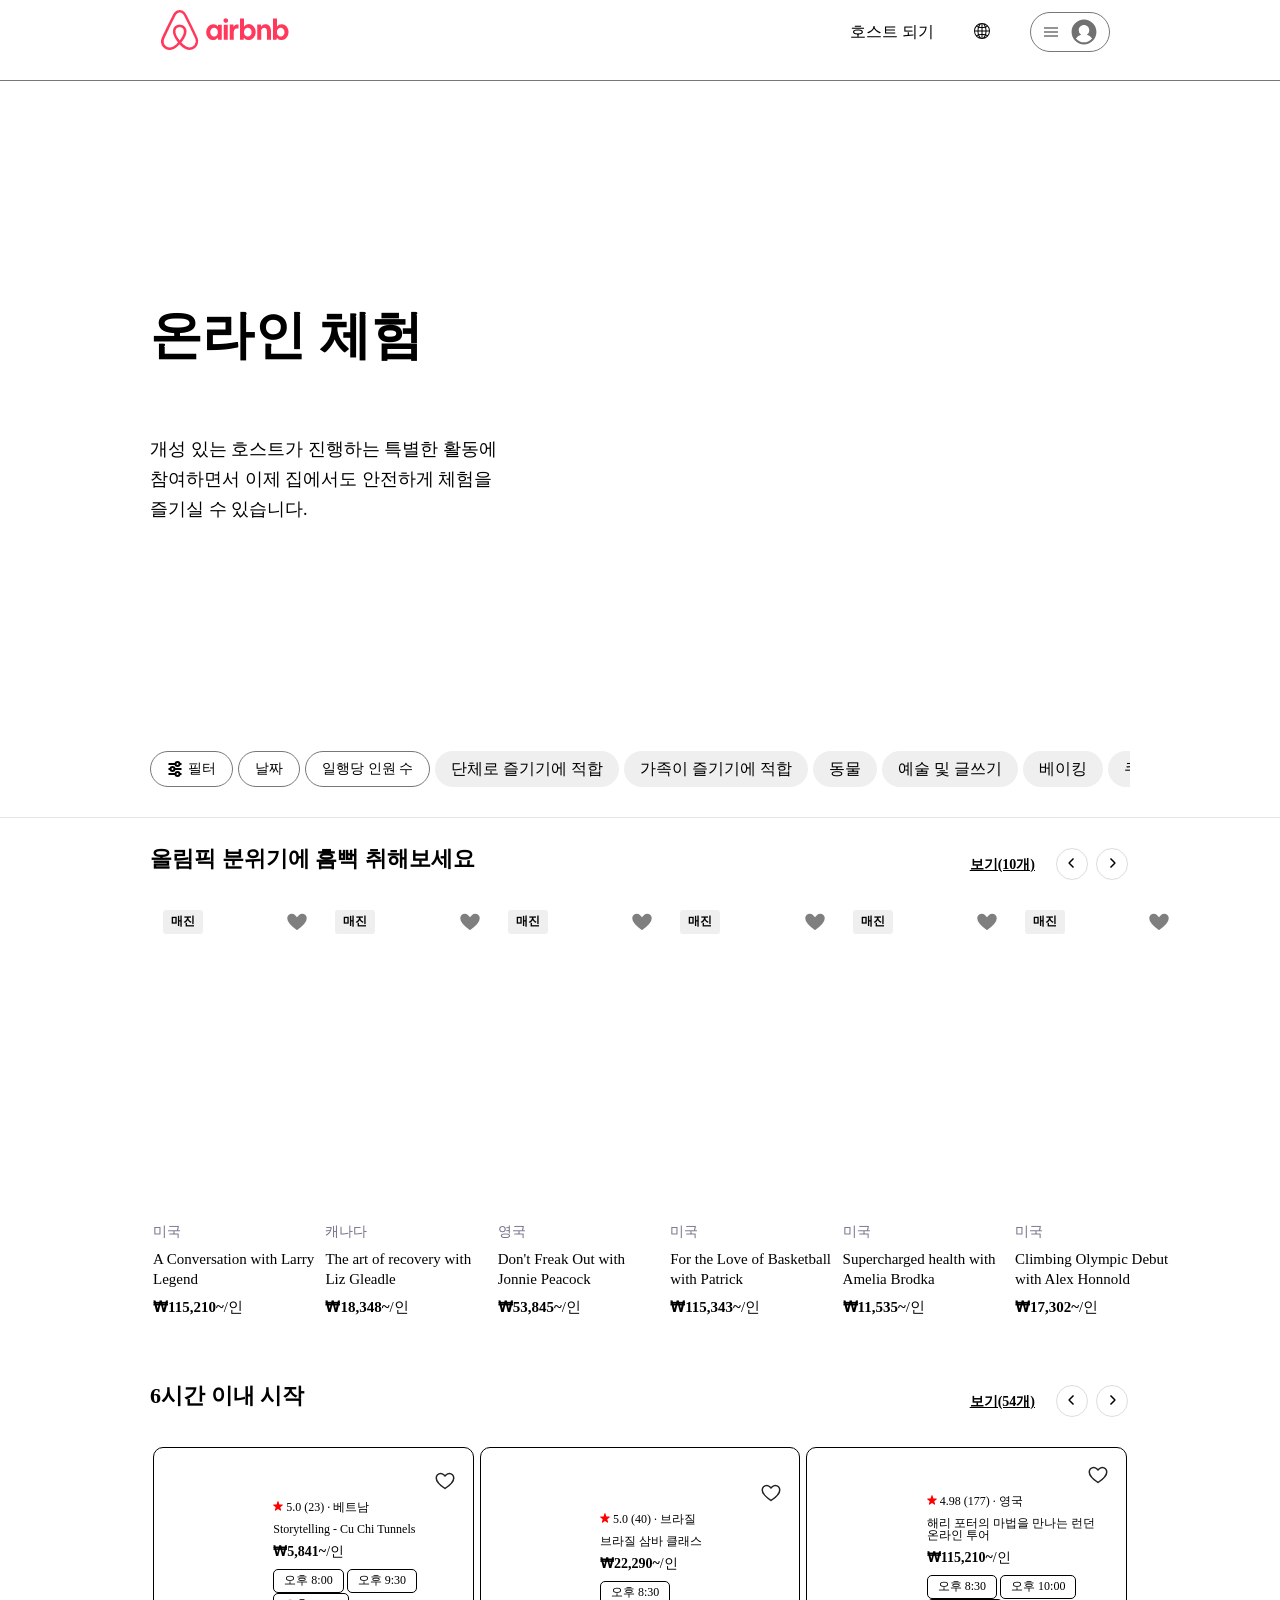
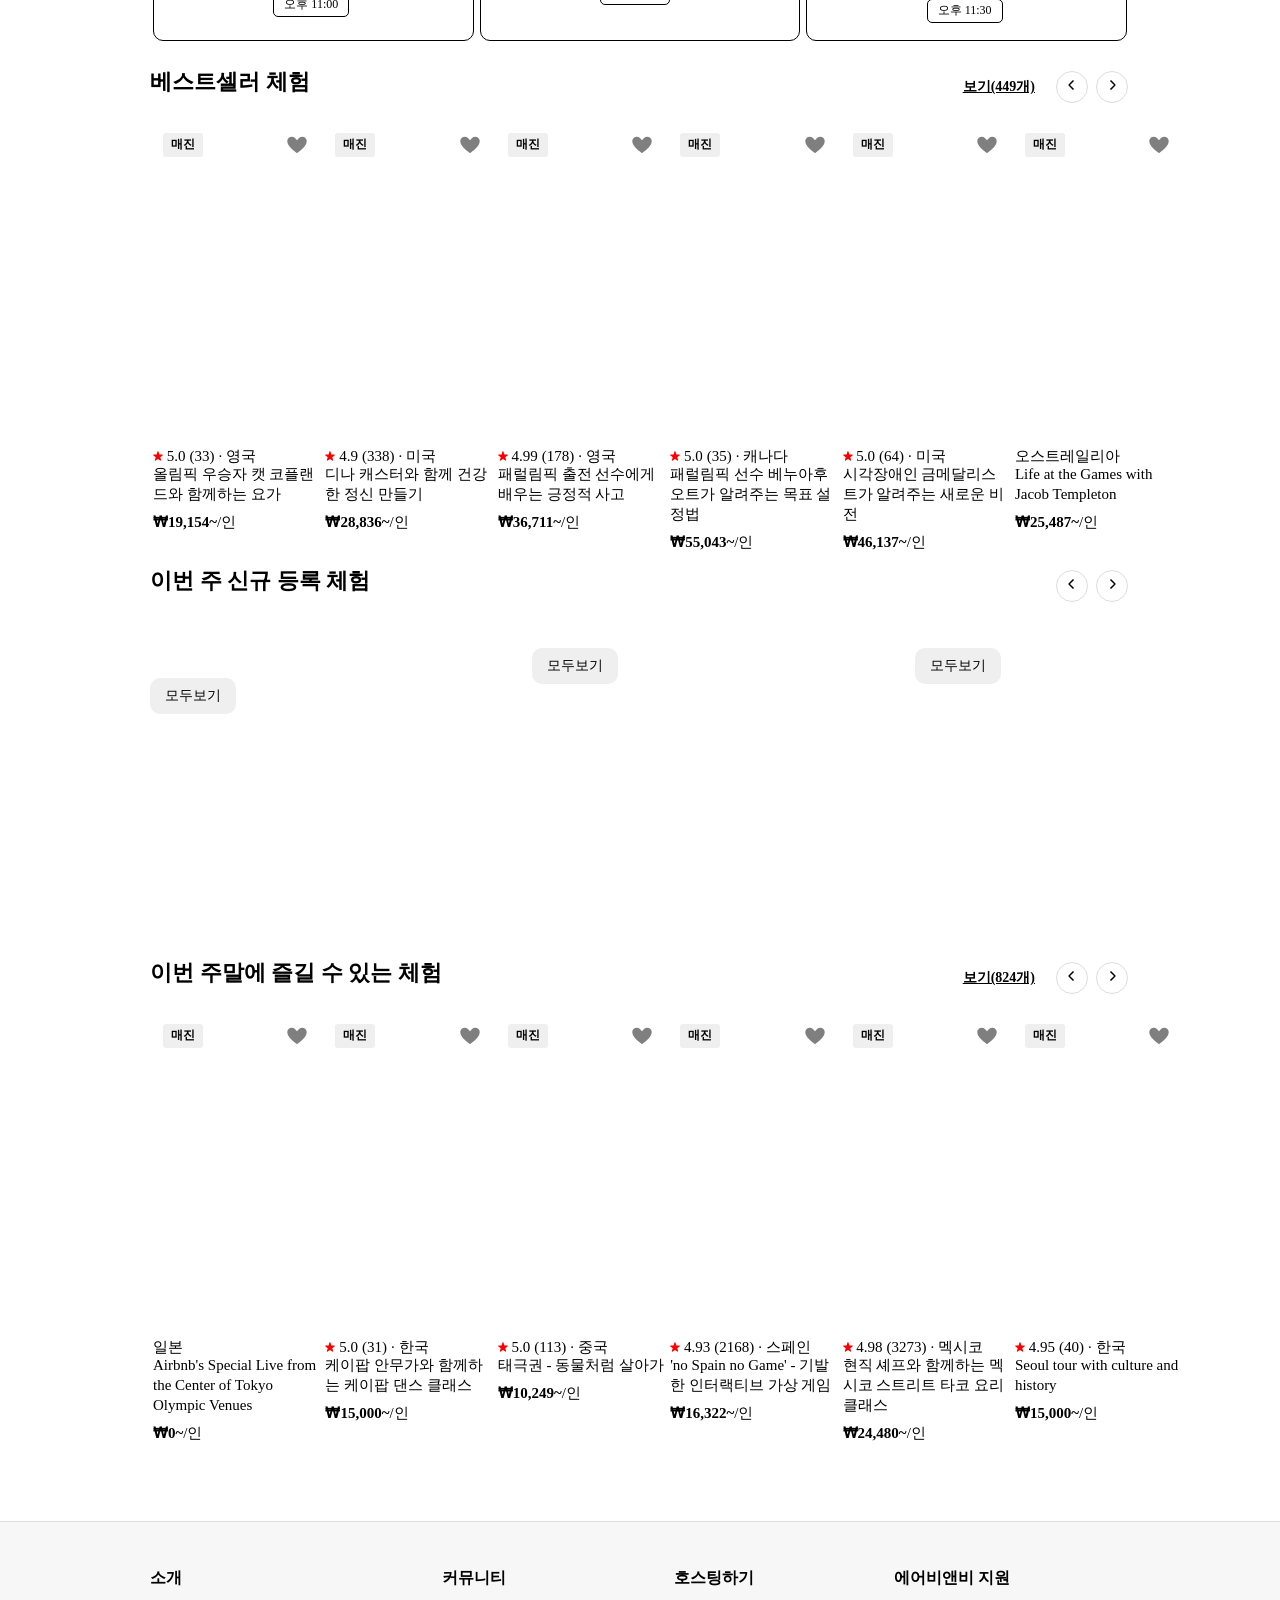
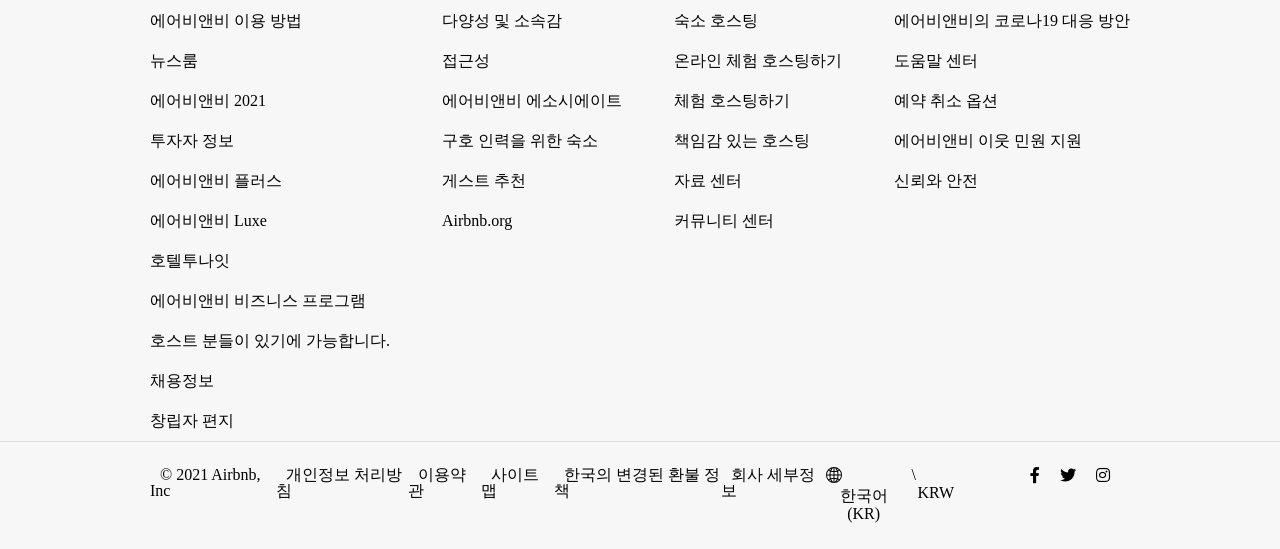
==== commit dab3d9d9: "Add online-experiences page" ====
--- a/experiences.html
+++ b/experiences.html
@@ -6,6 +6,7 @@
     <meta http-equiv="X-UA-Compatible" content="IE=edge">
     <meta name="viewport" content="width=device-width, initial-scale=1.0">
     <link rel="stylesheet" href="src/style/experiences-main.css">
+    <link rel="stylesheet" href="https://use.fontawesome.com/releases/v5.15.3/css/all.css" integrity="sha384-SZXxX4whJ79/gErwcOYf+zWLeJdY/qpuqC4cAa9rOGUstPomtqpuNWT9wdPEn2fk" crossorigin="anonymous">
     <title>온라인 체험</title>
 </head>
 
@@ -329,9 +330,6 @@
                     </div>
                 </div>
             </div>
-
-
-
         </section>
 
         <section class="row best-seller">
@@ -361,7 +359,7 @@
             <div class="olympic-items">
                 <div class="olympic-article">
                     <a href="#">
-                        <div class="player player1">
+                        <div class="player best1">
                             <div class="player-btn">
                                 <button>매진</button>
                                 <div>
@@ -375,19 +373,71 @@
                                     <svg viewBox="0 0 1000 1000" role="presentation" aria-hidden="true" focusable="false" style="height:10px;width:10px;fill:currentColor"><path d="M972 380c9 28 2 50-20 67L725 619l87 280c11 39-18 75-54 75-12 0-23-4-33-12L499 790 273 962a58 58 0 0 1-78-12 50 50 0 0 1-8-51l86-278L46 447c-21-17-28-39-19-67 8-24 29-40 52-40h280l87-279c7-23 28-39 52-39 25 0 47 17 54 41l87 277h280c24 0 45 16 53 40z"></path></svg>
                                 </span>
                                 <span>5.0</span>
-                                <span>(23)</span>
-                                <span>·</span>
-                                <span>베트남</span>
+                                <span>(33)</span>
+                                <span>·</span>
+                                <span>영국</span>
                             </div>    
-                            <p>A Conversation with Larry Legend</p>
-                            <span><strong>₩115,210~</strong>/인</span>
-                        </div>
-                    </a>      
-                </div>
-
-                <div class="olympic-article">
-                    <a href="#">
-                        <div class="player player2">
+                            <p>올림픽 우승자 캣 코플랜드와 함께하는 요가</p>
+                            <span><strong>₩19,154~</strong>/인</span>
+                        </div>
+                    </a>      
+                </div>
+
+                <div class="olympic-article">
+                    <a href="#">
+                        <div class="player best2">
+                            <div class="player-btn">
+                                <button>매진</button>
+                                <div>
+                                    <svg viewBox="0 0 32 32" xmlns="http://www.w3.org/2000/svg" aria-hidden="true" role="presentation" focusable="false" style="display: block; fill: rgba(0, 0, 0, 0.5); height: 24px; width: 24px; stroke: rgb(255, 255, 255); stroke-width: 2; overflow: visible;"><path d="m16 28c7-4.733 14-10 14-17 0-1.792-.683-3.583-2.05-4.95-1.367-1.366-3.158-2.05-4.95-2.05-1.791 0-3.583.684-4.949 2.05l-2.051 2.051-2.05-2.051c-1.367-1.366-3.158-2.05-4.95-2.05-1.791 0-3.583.684-4.949 2.05-1.367 1.367-2.051 3.158-2.051 4.95 0 7 7 12.267 14 17z"></path></svg>
+                                </div>
+                            </div>
+                        </div>
+                        <div class="article-info">
+                            <div class="country">
+                                <span class="">
+                                    <svg viewBox="0 0 1000 1000" role="presentation" aria-hidden="true" focusable="false" style="height:10px;width:10px;fill:currentColor"><path d="M972 380c9 28 2 50-20 67L725 619l87 280c11 39-18 75-54 75-12 0-23-4-33-12L499 790 273 962a58 58 0 0 1-78-12 50 50 0 0 1-8-51l86-278L46 447c-21-17-28-39-19-67 8-24 29-40 52-40h280l87-279c7-23 28-39 52-39 25 0 47 17 54 41l87 277h280c24 0 45 16 53 40z"></path></svg>
+                                </span>
+                                <span>4.9</span>
+                                <span>(338)</span>
+                                <span>·</span>
+                                <span>미국</span>
+                            </div>  
+                            <p>디나 캐스터와 함께 건강한 정신 만들기</p>
+                            <span><strong>₩28,836~</strong>/인</span>
+                        </div>
+                    </a>      
+                </div>
+
+                <div class="olympic-article">
+                    <a href="#">
+                        <div class="player best3">
+                            <div class="player-btn">
+                                <button>매진</button>
+                                <div>
+                                    <svg viewBox="0 0 32 32" xmlns="http://www.w3.org/2000/svg" aria-hidden="true" role="presentation" focusable="false" style="display: block; fill: rgba(0, 0, 0, 0.5); height: 24px; width: 24px; stroke: rgb(255, 255, 255); stroke-width: 2; overflow: visible;"><path d="m16 28c7-4.733 14-10 14-17 0-1.792-.683-3.583-2.05-4.95-1.367-1.366-3.158-2.05-4.95-2.05-1.791 0-3.583.684-4.949 2.05l-2.051 2.051-2.05-2.051c-1.367-1.366-3.158-2.05-4.95-2.05-1.791 0-3.583.684-4.949 2.05-1.367 1.367-2.051 3.158-2.051 4.95 0 7 7 12.267 14 17z"></path></svg>
+                                </div>
+                            </div>
+                        </div>
+                        <div class="article-info">
+                            <div class="country">
+                                <span class="">
+                                    <svg viewBox="0 0 1000 1000" role="presentation" aria-hidden="true" focusable="false" style="height:10px;width:10px;fill:currentColor"><path d="M972 380c9 28 2 50-20 67L725 619l87 280c11 39-18 75-54 75-12 0-23-4-33-12L499 790 273 962a58 58 0 0 1-78-12 50 50 0 0 1-8-51l86-278L46 447c-21-17-28-39-19-67 8-24 29-40 52-40h280l87-279c7-23 28-39 52-39 25 0 47 17 54 41l87 277h280c24 0 45 16 53 40z"></path></svg>
+                                </span>
+                                <span>4.99</span>
+                                <span>(178)</span>
+                                <span>·</span>
+                                <span>영국</span>
+                            </div>  
+                            <p>패럴림픽 출전 선수에게 배우는 긍정적 사고</p>
+                            <span><strong>₩36,711~</strong>/인</span>
+                        </div>
+                    </a>      
+                </div>
+
+                <div class="olympic-article">
+                    <a href="#">
+                        <div class="player best4">
                             <div class="player-btn">
                                 <button>매진</button>
                                 <div>
@@ -401,19 +451,19 @@
                                     <svg viewBox="0 0 1000 1000" role="presentation" aria-hidden="true" focusable="false" style="height:10px;width:10px;fill:currentColor"><path d="M972 380c9 28 2 50-20 67L725 619l87 280c11 39-18 75-54 75-12 0-23-4-33-12L499 790 273 962a58 58 0 0 1-78-12 50 50 0 0 1-8-51l86-278L46 447c-21-17-28-39-19-67 8-24 29-40 52-40h280l87-279c7-23 28-39 52-39 25 0 47 17 54 41l87 277h280c24 0 45 16 53 40z"></path></svg>
                                 </span>
                                 <span>5.0</span>
-                                <span>(23)</span>
-                                <span>·</span>
-                                <span>베트남</span>
-                            </div>  
-                            <p>The art of recovery with Liz Gleadle</p>
-                            <span><strong>₩18,348~</strong>/인</span>
-                        </div>
-                    </a>      
-                </div>
-
-                <div class="olympic-article">
-                    <a href="#">
-                        <div class="player player3">
+                                <span>(35)</span>
+                                <span>·</span>
+                                <span>캐나다</span>
+                            </div>  
+                            <p>패럴림픽 선수 베누아후오트가 알려주는 목표 설정법</p>
+                            <span><strong>₩55,043~</strong>/인</span>
+                        </div>
+                    </a>      
+                </div>
+
+                <div class="olympic-article">
+                    <a href="#">
+                        <div class="player best5">
                             <div class="player-btn">
                                 <button>매진</button>
                                 <div>
@@ -427,99 +477,46 @@
                                     <svg viewBox="0 0 1000 1000" role="presentation" aria-hidden="true" focusable="false" style="height:10px;width:10px;fill:currentColor"><path d="M972 380c9 28 2 50-20 67L725 619l87 280c11 39-18 75-54 75-12 0-23-4-33-12L499 790 273 962a58 58 0 0 1-78-12 50 50 0 0 1-8-51l86-278L46 447c-21-17-28-39-19-67 8-24 29-40 52-40h280l87-279c7-23 28-39 52-39 25 0 47 17 54 41l87 277h280c24 0 45 16 53 40z"></path></svg>
                                 </span>
                                 <span>5.0</span>
-                                <span>(23)</span>
-                                <span>·</span>
-                                <span>베트남</span>
-                            </div>  
-                            <p>Don't Freak Out with Jonnie Peacock</p>
-                            <span><strong>₩53,845~</strong>/인</span>
-                        </div>
-                    </a>      
-                </div>
-
-                <div class="olympic-article">
-                    <a href="#">
-                        <div class="player player4">
-                            <div class="player-btn">
-                                <button>매진</button>
-                                <div>
-                                    <svg viewBox="0 0 32 32" xmlns="http://www.w3.org/2000/svg" aria-hidden="true" role="presentation" focusable="false" style="display: block; fill: rgba(0, 0, 0, 0.5); height: 24px; width: 24px; stroke: rgb(255, 255, 255); stroke-width: 2; overflow: visible;"><path d="m16 28c7-4.733 14-10 14-17 0-1.792-.683-3.583-2.05-4.95-1.367-1.366-3.158-2.05-4.95-2.05-1.791 0-3.583.684-4.949 2.05l-2.051 2.051-2.05-2.051c-1.367-1.366-3.158-2.05-4.95-2.05-1.791 0-3.583.684-4.949 2.05-1.367 1.367-2.051 3.158-2.051 4.95 0 7 7 12.267 14 17z"></path></svg>
-                                </div>
-                            </div>
-                        </div>
-                        <div class="article-info">
-                            <div class="country">
-                                <span class="">
-                                    <svg viewBox="0 0 1000 1000" role="presentation" aria-hidden="true" focusable="false" style="height:10px;width:10px;fill:currentColor"><path d="M972 380c9 28 2 50-20 67L725 619l87 280c11 39-18 75-54 75-12 0-23-4-33-12L499 790 273 962a58 58 0 0 1-78-12 50 50 0 0 1-8-51l86-278L46 447c-21-17-28-39-19-67 8-24 29-40 52-40h280l87-279c7-23 28-39 52-39 25 0 47 17 54 41l87 277h280c24 0 45 16 53 40z"></path></svg>
-                                </span>
-                                <span>5.0</span>
-                                <span>(23)</span>
-                                <span>·</span>
-                                <span>베트남</span>
-                            </div>  
-                            <p>For the Love of Basketball with Patrick</p>
-                            <span><strong>₩115,343~</strong>/인</span>
-                        </div>
-                    </a>      
-                </div>
-
-                <div class="olympic-article">
-                    <a href="#">
-                        <div class="player player5">
-                            <div class="player-btn">
-                                <button>매진</button>
-                                <div>
-                                    <svg viewBox="0 0 32 32" xmlns="http://www.w3.org/2000/svg" aria-hidden="true" role="presentation" focusable="false" style="display: block; fill: rgba(0, 0, 0, 0.5); height: 24px; width: 24px; stroke: rgb(255, 255, 255); stroke-width: 2; overflow: visible;"><path d="m16 28c7-4.733 14-10 14-17 0-1.792-.683-3.583-2.05-4.95-1.367-1.366-3.158-2.05-4.95-2.05-1.791 0-3.583.684-4.949 2.05l-2.051 2.051-2.05-2.051c-1.367-1.366-3.158-2.05-4.95-2.05-1.791 0-3.583.684-4.949 2.05-1.367 1.367-2.051 3.158-2.051 4.95 0 7 7 12.267 14 17z"></path></svg>
-                                </div>
-                            </div>
-                        </div>
-                        <div class="article-info">
-                            <div class="country">
-                                <span class="">
-                                    <svg viewBox="0 0 1000 1000" role="presentation" aria-hidden="true" focusable="false" style="height:10px;width:10px;fill:currentColor"><path d="M972 380c9 28 2 50-20 67L725 619l87 280c11 39-18 75-54 75-12 0-23-4-33-12L499 790 273 962a58 58 0 0 1-78-12 50 50 0 0 1-8-51l86-278L46 447c-21-17-28-39-19-67 8-24 29-40 52-40h280l87-279c7-23 28-39 52-39 25 0 47 17 54 41l87 277h280c24 0 45 16 53 40z"></path></svg>
-                                </span>
-                                <span>5.0</span>
-                                <span>(23)</span>
-                                <span>·</span>
-                                <span>베트남</span>
-                            </div>  
-                            <p>Supercharged health with Amelia Brodka</p>
-                            <span><strong>₩11,535~</strong>/인</span>
-                        </div>
-                    </a>      
-                </div>
-
-                <div class="olympic-article">
-                    <a href="#">
-                        <div class="player player6">
-                            <div class="player-btn">
-                                <button>매진</button>
-                                <div>
-                                    <svg viewBox="0 0 32 32" xmlns="http://www.w3.org/2000/svg" aria-hidden="true" role="presentation" focusable="false" style="display: block; fill: rgba(0, 0, 0, 0.5); height: 24px; width: 24px; stroke: rgb(255, 255, 255); stroke-width: 2; overflow: visible;"><path d="m16 28c7-4.733 14-10 14-17 0-1.792-.683-3.583-2.05-4.95-1.367-1.366-3.158-2.05-4.95-2.05-1.791 0-3.583.684-4.949 2.05l-2.051 2.051-2.05-2.051c-1.367-1.366-3.158-2.05-4.95-2.05-1.791 0-3.583.684-4.949 2.05-1.367 1.367-2.051 3.158-2.051 4.95 0 7 7 12.267 14 17z"></path></svg>
-                                </div>
-                            </div>
-                        </div>
-                        <div class="article-info">
-                            <div class="country">
-                                <span class="">
-                                    <svg viewBox="0 0 1000 1000" role="presentation" aria-hidden="true" focusable="false" style="height:10px;width:10px;fill:currentColor"><path d="M972 380c9 28 2 50-20 67L725 619l87 280c11 39-18 75-54 75-12 0-23-4-33-12L499 790 273 962a58 58 0 0 1-78-12 50 50 0 0 1-8-51l86-278L46 447c-21-17-28-39-19-67 8-24 29-40 52-40h280l87-279c7-23 28-39 52-39 25 0 47 17 54 41l87 277h280c24 0 45 16 53 40z"></path></svg>
-                                </span>
-                                <span>5.0</span>
-                                <span>(23)</span>
-                                <span>·</span>
-                                <span>베트남</span>
-                            </div>  
-                            <p>Climbing Olympic Debut with Alex Honnold</p>
-                            <span><strong>₩17,302~</strong>/인</span>
+                                <span>(64)</span>
+                                <span>·</span>
+                                <span>미국</span>
+                            </div>  
+                            <p>시각장애인 금메달리스트가 알려주는 새로운 비전</p>
+                            <span><strong>₩46,137~</strong>/인</span>
+                        </div>
+                    </a>      
+                </div>
+
+                <div class="olympic-article">
+                    <a href="#">
+                        <div class="player best6">
+                            <div class="player-btn">
+                                <button>매진</button>
+                                <div>
+                                    <svg viewBox="0 0 32 32" xmlns="http://www.w3.org/2000/svg" aria-hidden="true" role="presentation" focusable="false" style="display: block; fill: rgba(0, 0, 0, 0.5); height: 24px; width: 24px; stroke: rgb(255, 255, 255); stroke-width: 2; overflow: visible;"><path d="m16 28c7-4.733 14-10 14-17 0-1.792-.683-3.583-2.05-4.95-1.367-1.366-3.158-2.05-4.95-2.05-1.791 0-3.583.684-4.949 2.05l-2.051 2.051-2.05-2.051c-1.367-1.366-3.158-2.05-4.95-2.05-1.791 0-3.583.684-4.949 2.05-1.367 1.367-2.051 3.158-2.051 4.95 0 7 7 12.267 14 17z"></path></svg>
+                                </div>
+                            </div>
+                        </div>
+                        <div class="article-info">
+                            <div class="country">
+                                <span class="">
+                                    <!-- <svg viewBox="0 0 1000 1000" role="presentation" aria-hidden="true" focusable="false" style="height:10px;width:10px;fill:currentColor"><path d="M972 380c9 28 2 50-20 67L725 619l87 280c11 39-18 75-54 75-12 0-23-4-33-12L499 790 273 962a58 58 0 0 1-78-12 50 50 0 0 1-8-51l86-278L46 447c-21-17-28-39-19-67 8-24 29-40 52-40h280l87-279c7-23 28-39 52-39 25 0 47 17 54 41l87 277h280c24 0 45 16 53 40z"></path></svg> -->
+                                </span>
+                                <span></span>
+                                <span></span>
+                                <span></span>
+                                <span>오스트레일리아</span>
+                            </div>  
+                            <p>Life at the Games with Jacob Templeton</p>
+                            <span><strong>₩25,487~</strong>/인</span>
                         </div>
                     </a>      
                 </div>
             </div>
         </section>
 
-
-        <section class="new-online">
-            <div class="row olympic-section-title">
+        <section class="row new-online">
+            <div class="olympic-section-title">
                 <h2>이번 주 신규 등록 체험</h2>
                 <div>
                     <button type="button">
@@ -541,25 +538,37 @@
                 </div>
             </div>
 
-            <div class= "new-row collection">
+            <div class= "collection">
                 <div class="theme theme-olympic">
-                    <small>컬렉션</small>
-                    <h2></h2>
-                    <button type="button"></button>
+                    <div class="theme-btn">
+                        <small>컬렉션</small>
+                        <h2>올림픽 및 패럴림픽 출전 선수와 함께하세요</h2>
+                        <button type="button">모두보기</button>
+                    </div>
                 </div>
 
                 <div class="theme theme-japan">
-                    <small>컬렉션</small>
-                    <h2></h2>
-                    <button type="button"></button>
+                    <div class="theme-btn">
+                        <small>컬렉션</small>
+                        <h2>일본 문화 체험</h2>
+                        <button type="button">모두보기</button>
+                    </div>
                 </div>
 
                 <div class="theme theme-popular">
-                    <small>컬렉션</small>
-                    <h2></h2>
-                    <button type="button"></button>
-                </div>
-
+                    <div class="theme-btn">
+                        <small>컬렉션</small>
+                        <h2>전 세계 인기 체험</h2>
+                        <button type="button">모두보기</button>
+                    </div>
+                </div>
+                <div class="theme theme-travel">
+                    <div class="theme-btn">
+                        <small>컬렉션</small>
+                        <h2>여행에 대한 갈증을 풀어줄 온라인 체험</h2>
+                        <button type="button">모두보기</button>
+                    </div>
+                </div>      
             </div>
 
         </section>
@@ -567,9 +576,9 @@
 
         <section class="row weekend-online">
             <div class="olympic-section-title">
-                <h2>베스트셀러 체험</h2>
+                <h2>이번 주말에 즐길 수 있는 체험</h2>
                 <div>
-                    <a href="#">보기(449개)</a>
+                    <a href="#">보기(824개)</a>
                     <button type="button">
                         <svg viewBox="0 0 32 32" xmlns="http://www.w3.org/2000/svg" aria-hidden="true" role="presentation" focusable="false" style="display: inline-block; fill: none; height: 12px; width: 12px; stroke: currentcolor; stroke-width: 4; overflow: visible;">
                             <g fill="none">
@@ -592,7 +601,33 @@
             <div class="olympic-items">
                 <div class="olympic-article">
                     <a href="#">
-                        <div class="player player1">
+                        <div class="player weekend1">
+                            <div class="player-btn">
+                                <button>매진</button>
+                                <div>
+                                    <svg viewBox="0 0 32 32" xmlns="http://www.w3.org/2000/svg" aria-hidden="true" role="presentation" focusable="false" style="display: block; fill: rgba(0, 0, 0, 0.5); height: 24px; width: 24px; stroke: rgb(255, 255, 255); stroke-width: 2; overflow: visible;"><path d="m16 28c7-4.733 14-10 14-17 0-1.792-.683-3.583-2.05-4.95-1.367-1.366-3.158-2.05-4.95-2.05-1.791 0-3.583.684-4.949 2.05l-2.051 2.051-2.05-2.051c-1.367-1.366-3.158-2.05-4.95-2.05-1.791 0-3.583.684-4.949 2.05-1.367 1.367-2.051 3.158-2.051 4.95 0 7 7 12.267 14 17z"></path></svg>
+                                </div>
+                            </div>
+                        </div>
+                        <div class="article-info">
+                            <div class="country">
+                                <span class="">
+                                    <!-- <svg viewBox="0 0 1000 1000" role="presentation" aria-hidden="true" focusable="false" style="height:10px;width:10px;fill:currentColor"><path d="M972 380c9 28 2 50-20 67L725 619l87 280c11 39-18 75-54 75-12 0-23-4-33-12L499 790 273 962a58 58 0 0 1-78-12 50 50 0 0 1-8-51l86-278L46 447c-21-17-28-39-19-67 8-24 29-40 52-40h280l87-279c7-23 28-39 52-39 25 0 47 17 54 41l87 277h280c24 0 45 16 53 40z"></path></svg> -->
+                                </span>
+                                <span></span>
+                                <span></span>
+                                <span></span>
+                                <span>일본</span>
+                            </div>    
+                            <p>Airbnb's Special Live from the Center of Tokyo Olympic Venues</p>
+                            <span><strong>₩0~</strong>/인</span>
+                        </div>
+                    </a>      
+                </div>
+
+                <div class="olympic-article">
+                    <a href="#">
+                        <div class="player weekend2">
                             <div class="player-btn">
                                 <button>매진</button>
                                 <div>
@@ -606,19 +641,19 @@
                                     <svg viewBox="0 0 1000 1000" role="presentation" aria-hidden="true" focusable="false" style="height:10px;width:10px;fill:currentColor"><path d="M972 380c9 28 2 50-20 67L725 619l87 280c11 39-18 75-54 75-12 0-23-4-33-12L499 790 273 962a58 58 0 0 1-78-12 50 50 0 0 1-8-51l86-278L46 447c-21-17-28-39-19-67 8-24 29-40 52-40h280l87-279c7-23 28-39 52-39 25 0 47 17 54 41l87 277h280c24 0 45 16 53 40z"></path></svg>
                                 </span>
                                 <span>5.0</span>
-                                <span>(23)</span>
-                                <span>·</span>
-                                <span>베트남</span>
-                            </div>    
-                            <p>A Conversation with Larry Legend</p>
-                            <span><strong>₩115,210~</strong>/인</span>
-                        </div>
-                    </a>      
-                </div>
-
-                <div class="olympic-article">
-                    <a href="#">
-                        <div class="player player2">
+                                <span>(31)</span>
+                                <span>·</span>
+                                <span>한국</span>
+                            </div>  
+                            <p>케이팝 안무가와 함께하는 케이팝 댄스 클래스</p>
+                            <span><strong>₩15,000~</strong>/인</span>
+                        </div>
+                    </a>      
+                </div>
+
+                <div class="olympic-article">
+                    <a href="#">
+                        <div class="player weekend3">
                             <div class="player-btn">
                                 <button>매진</button>
                                 <div>
@@ -632,116 +667,90 @@
                                     <svg viewBox="0 0 1000 1000" role="presentation" aria-hidden="true" focusable="false" style="height:10px;width:10px;fill:currentColor"><path d="M972 380c9 28 2 50-20 67L725 619l87 280c11 39-18 75-54 75-12 0-23-4-33-12L499 790 273 962a58 58 0 0 1-78-12 50 50 0 0 1-8-51l86-278L46 447c-21-17-28-39-19-67 8-24 29-40 52-40h280l87-279c7-23 28-39 52-39 25 0 47 17 54 41l87 277h280c24 0 45 16 53 40z"></path></svg>
                                 </span>
                                 <span>5.0</span>
-                                <span>(23)</span>
-                                <span>·</span>
-                                <span>베트남</span>
-                            </div>  
-                            <p>The art of recovery with Liz Gleadle</p>
-                            <span><strong>₩18,348~</strong>/인</span>
-                        </div>
-                    </a>      
-                </div>
-
-                <div class="olympic-article">
-                    <a href="#">
-                        <div class="player player3">
-                            <div class="player-btn">
-                                <button>매진</button>
-                                <div>
-                                    <svg viewBox="0 0 32 32" xmlns="http://www.w3.org/2000/svg" aria-hidden="true" role="presentation" focusable="false" style="display: block; fill: rgba(0, 0, 0, 0.5); height: 24px; width: 24px; stroke: rgb(255, 255, 255); stroke-width: 2; overflow: visible;"><path d="m16 28c7-4.733 14-10 14-17 0-1.792-.683-3.583-2.05-4.95-1.367-1.366-3.158-2.05-4.95-2.05-1.791 0-3.583.684-4.949 2.05l-2.051 2.051-2.05-2.051c-1.367-1.366-3.158-2.05-4.95-2.05-1.791 0-3.583.684-4.949 2.05-1.367 1.367-2.051 3.158-2.051 4.95 0 7 7 12.267 14 17z"></path></svg>
-                                </div>
-                            </div>
-                        </div>
-                        <div class="article-info">
-                            <div class="country">
-                                <span class="">
-                                    <svg viewBox="0 0 1000 1000" role="presentation" aria-hidden="true" focusable="false" style="height:10px;width:10px;fill:currentColor"><path d="M972 380c9 28 2 50-20 67L725 619l87 280c11 39-18 75-54 75-12 0-23-4-33-12L499 790 273 962a58 58 0 0 1-78-12 50 50 0 0 1-8-51l86-278L46 447c-21-17-28-39-19-67 8-24 29-40 52-40h280l87-279c7-23 28-39 52-39 25 0 47 17 54 41l87 277h280c24 0 45 16 53 40z"></path></svg>
-                                </span>
-                                <span>5.0</span>
-                                <span>(23)</span>
-                                <span>·</span>
-                                <span>베트남</span>
-                            </div>  
-                            <p>Don't Freak Out with Jonnie Peacock</p>
-                            <span><strong>₩53,845~</strong>/인</span>
-                        </div>
-                    </a>      
-                </div>
-
-                <div class="olympic-article">
-                    <a href="#">
-                        <div class="player player4">
-                            <div class="player-btn">
-                                <button>매진</button>
-                                <div>
-                                    <svg viewBox="0 0 32 32" xmlns="http://www.w3.org/2000/svg" aria-hidden="true" role="presentation" focusable="false" style="display: block; fill: rgba(0, 0, 0, 0.5); height: 24px; width: 24px; stroke: rgb(255, 255, 255); stroke-width: 2; overflow: visible;"><path d="m16 28c7-4.733 14-10 14-17 0-1.792-.683-3.583-2.05-4.95-1.367-1.366-3.158-2.05-4.95-2.05-1.791 0-3.583.684-4.949 2.05l-2.051 2.051-2.05-2.051c-1.367-1.366-3.158-2.05-4.95-2.05-1.791 0-3.583.684-4.949 2.05-1.367 1.367-2.051 3.158-2.051 4.95 0 7 7 12.267 14 17z"></path></svg>
-                                </div>
-                            </div>
-                        </div>
-                        <div class="article-info">
-                            <div class="country">
-                                <span class="">
-                                    <svg viewBox="0 0 1000 1000" role="presentation" aria-hidden="true" focusable="false" style="height:10px;width:10px;fill:currentColor"><path d="M972 380c9 28 2 50-20 67L725 619l87 280c11 39-18 75-54 75-12 0-23-4-33-12L499 790 273 962a58 58 0 0 1-78-12 50 50 0 0 1-8-51l86-278L46 447c-21-17-28-39-19-67 8-24 29-40 52-40h280l87-279c7-23 28-39 52-39 25 0 47 17 54 41l87 277h280c24 0 45 16 53 40z"></path></svg>
-                                </span>
-                                <span>5.0</span>
-                                <span>(23)</span>
-                                <span>·</span>
-                                <span>베트남</span>
-                            </div>  
-                            <p>For the Love of Basketball with Patrick</p>
-                            <span><strong>₩115,343~</strong>/인</span>
-                        </div>
-                    </a>      
-                </div>
-
-                <div class="olympic-article">
-                    <a href="#">
-                        <div class="player player5">
-                            <div class="player-btn">
-                                <button>매진</button>
-                                <div>
-                                    <svg viewBox="0 0 32 32" xmlns="http://www.w3.org/2000/svg" aria-hidden="true" role="presentation" focusable="false" style="display: block; fill: rgba(0, 0, 0, 0.5); height: 24px; width: 24px; stroke: rgb(255, 255, 255); stroke-width: 2; overflow: visible;"><path d="m16 28c7-4.733 14-10 14-17 0-1.792-.683-3.583-2.05-4.95-1.367-1.366-3.158-2.05-4.95-2.05-1.791 0-3.583.684-4.949 2.05l-2.051 2.051-2.05-2.051c-1.367-1.366-3.158-2.05-4.95-2.05-1.791 0-3.583.684-4.949 2.05-1.367 1.367-2.051 3.158-2.051 4.95 0 7 7 12.267 14 17z"></path></svg>
-                                </div>
-                            </div>
-                        </div>
-                        <div class="article-info">
-                            <div class="country">
-                                <span class="">
-                                    <svg viewBox="0 0 1000 1000" role="presentation" aria-hidden="true" focusable="false" style="height:10px;width:10px;fill:currentColor"><path d="M972 380c9 28 2 50-20 67L725 619l87 280c11 39-18 75-54 75-12 0-23-4-33-12L499 790 273 962a58 58 0 0 1-78-12 50 50 0 0 1-8-51l86-278L46 447c-21-17-28-39-19-67 8-24 29-40 52-40h280l87-279c7-23 28-39 52-39 25 0 47 17 54 41l87 277h280c24 0 45 16 53 40z"></path></svg>
-                                </span>
-                                <span>5.0</span>
-                                <span>(23)</span>
-                                <span>·</span>
-                                <span>베트남</span>
-                            </div>  
-                            <p>Supercharged health with Amelia Brodka</p>
-                            <span><strong>₩11,535~</strong>/인</span>
-                        </div>
-                    </a>      
-                </div>
-
-                <div class="olympic-article">
-                    <a href="#">
-                        <div class="player player6">
-                            <div class="player-btn">
-                                <button>매진</button>
-                                <div>
-                                    <svg viewBox="0 0 32 32" xmlns="http://www.w3.org/2000/svg" aria-hidden="true" role="presentation" focusable="false" style="display: block; fill: rgba(0, 0, 0, 0.5); height: 24px; width: 24px; stroke: rgb(255, 255, 255); stroke-width: 2; overflow: visible;"><path d="m16 28c7-4.733 14-10 14-17 0-1.792-.683-3.583-2.05-4.95-1.367-1.366-3.158-2.05-4.95-2.05-1.791 0-3.583.684-4.949 2.05l-2.051 2.051-2.05-2.051c-1.367-1.366-3.158-2.05-4.95-2.05-1.791 0-3.583.684-4.949 2.05-1.367 1.367-2.051 3.158-2.051 4.95 0 7 7 12.267 14 17z"></path></svg>
-                                </div>
-                            </div>
-                        </div>
-                        <div class="article-info">
-                            <div class="country">
-                                <span class="">
-                                    <svg viewBox="0 0 1000 1000" role="presentation" aria-hidden="true" focusable="false" style="height:10px;width:10px;fill:currentColor"><path d="M972 380c9 28 2 50-20 67L725 619l87 280c11 39-18 75-54 75-12 0-23-4-33-12L499 790 273 962a58 58 0 0 1-78-12 50 50 0 0 1-8-51l86-278L46 447c-21-17-28-39-19-67 8-24 29-40 52-40h280l87-279c7-23 28-39 52-39 25 0 47 17 54 41l87 277h280c24 0 45 16 53 40z"></path></svg>
-                                </span>
-                                <span>5.0</span>
-                                <span>(23)</span>
-                                <span>·</span>
-                                <span>베트남</span>
-                            </div>  
-                            <p>Climbing Olympic Debut with Alex Honnold</p>
-                            <span><strong>₩17,302~</strong>/인</span>
+                                <span>(113)</span>
+                                <span>·</span>
+                                <span>중국</span>
+                            </div>  
+                            <p>태극권 - 동물처럼 살아가</p>
+                            <span><strong>₩10,249~</strong>/인</span>
+                        </div>
+                    </a>      
+                </div>
+
+                <div class="olympic-article">
+                    <a href="#">
+                        <div class="player weekend4">
+                            <div class="player-btn">
+                                <button>매진</button>
+                                <div>
+                                    <svg viewBox="0 0 32 32" xmlns="http://www.w3.org/2000/svg" aria-hidden="true" role="presentation" focusable="false" style="display: block; fill: rgba(0, 0, 0, 0.5); height: 24px; width: 24px; stroke: rgb(255, 255, 255); stroke-width: 2; overflow: visible;"><path d="m16 28c7-4.733 14-10 14-17 0-1.792-.683-3.583-2.05-4.95-1.367-1.366-3.158-2.05-4.95-2.05-1.791 0-3.583.684-4.949 2.05l-2.051 2.051-2.05-2.051c-1.367-1.366-3.158-2.05-4.95-2.05-1.791 0-3.583.684-4.949 2.05-1.367 1.367-2.051 3.158-2.051 4.95 0 7 7 12.267 14 17z"></path></svg>
+                                </div>
+                            </div>
+                        </div>
+                        <div class="article-info">
+                            <div class="country">
+                                <span class="">
+                                    <svg viewBox="0 0 1000 1000" role="presentation" aria-hidden="true" focusable="false" style="height:10px;width:10px;fill:currentColor"><path d="M972 380c9 28 2 50-20 67L725 619l87 280c11 39-18 75-54 75-12 0-23-4-33-12L499 790 273 962a58 58 0 0 1-78-12 50 50 0 0 1-8-51l86-278L46 447c-21-17-28-39-19-67 8-24 29-40 52-40h280l87-279c7-23 28-39 52-39 25 0 47 17 54 41l87 277h280c24 0 45 16 53 40z"></path></svg>
+                                </span>
+                                <span>4.93</span>
+                                <span>(2168)</span>
+                                <span>·</span>
+                                <span>스페인</span>
+                            </div>  
+                            <p>'no Spain no Game' - 기발한 인터랙티브 가상 게임</p>
+                            <span><strong>₩16,322~</strong>/인</span>
+                        </div>
+                    </a>      
+                </div>
+
+                <div class="olympic-article">
+                    <a href="#">
+                        <div class="player weekend5">
+                            <div class="player-btn">
+                                <button>매진</button>
+                                <div>
+                                    <svg viewBox="0 0 32 32" xmlns="http://www.w3.org/2000/svg" aria-hidden="true" role="presentation" focusable="false" style="display: block; fill: rgba(0, 0, 0, 0.5); height: 24px; width: 24px; stroke: rgb(255, 255, 255); stroke-width: 2; overflow: visible;"><path d="m16 28c7-4.733 14-10 14-17 0-1.792-.683-3.583-2.05-4.95-1.367-1.366-3.158-2.05-4.95-2.05-1.791 0-3.583.684-4.949 2.05l-2.051 2.051-2.05-2.051c-1.367-1.366-3.158-2.05-4.95-2.05-1.791 0-3.583.684-4.949 2.05-1.367 1.367-2.051 3.158-2.051 4.95 0 7 7 12.267 14 17z"></path></svg>
+                                </div>
+                            </div>
+                        </div>
+                        <div class="article-info">
+                            <div class="country">
+                                <span class="">
+                                    <svg viewBox="0 0 1000 1000" role="presentation" aria-hidden="true" focusable="false" style="height:10px;width:10px;fill:currentColor"><path d="M972 380c9 28 2 50-20 67L725 619l87 280c11 39-18 75-54 75-12 0-23-4-33-12L499 790 273 962a58 58 0 0 1-78-12 50 50 0 0 1-8-51l86-278L46 447c-21-17-28-39-19-67 8-24 29-40 52-40h280l87-279c7-23 28-39 52-39 25 0 47 17 54 41l87 277h280c24 0 45 16 53 40z"></path></svg>
+                                </span>
+                                <span>4.98</span>
+                                <span>(3273)</span>
+                                <span>·</span>
+                                <span>멕시코</span>
+                            </div>  
+                            <p>현직 셰프와 함께하는 멕시코 스트리트 타코 요리 클래스 </p>
+                            <span><strong>₩24,480~</strong>/인</span>
+                        </div>
+                    </a>      
+                </div>
+
+                <div class="olympic-article">
+                    <a href="#">
+                        <div class="player weekend6">
+                            <div class="player-btn">
+                                <button>매진</button>
+                                <div>
+                                    <svg viewBox="0 0 32 32" xmlns="http://www.w3.org/2000/svg" aria-hidden="true" role="presentation" focusable="false" style="display: block; fill: rgba(0, 0, 0, 0.5); height: 24px; width: 24px; stroke: rgb(255, 255, 255); stroke-width: 2; overflow: visible;"><path d="m16 28c7-4.733 14-10 14-17 0-1.792-.683-3.583-2.05-4.95-1.367-1.366-3.158-2.05-4.95-2.05-1.791 0-3.583.684-4.949 2.05l-2.051 2.051-2.05-2.051c-1.367-1.366-3.158-2.05-4.95-2.05-1.791 0-3.583.684-4.949 2.05-1.367 1.367-2.051 3.158-2.051 4.95 0 7 7 12.267 14 17z"></path></svg>
+                                </div>
+                            </div>
+                        </div>
+                        <div class="article-info">
+                            <div class="country">
+                                <span class="">
+                                    <svg viewBox="0 0 1000 1000" role="presentation" aria-hidden="true" focusable="false" style="height:10px;width:10px;fill:currentColor"><path d="M972 380c9 28 2 50-20 67L725 619l87 280c11 39-18 75-54 75-12 0-23-4-33-12L499 790 273 962a58 58 0 0 1-78-12 50 50 0 0 1-8-51l86-278L46 447c-21-17-28-39-19-67 8-24 29-40 52-40h280l87-279c7-23 28-39 52-39 25 0 47 17 54 41l87 277h280c24 0 45 16 53 40z"></path></svg>
+                                </span>
+                                <span>4.95</span>
+                                <span>(40)</span>
+                                <span>·</span>
+                                <span>한국</span>
+                            </div>  
+                            <p>Seoul tour with culture and history</p>
+                            <span><strong>₩15,000~</strong>/인</span>
                         </div>
                     </a>      
                 </div>
@@ -750,6 +759,102 @@
         </section>
          
     </main>
+
+    <footer>
+        <section class="row footer-link">
+            <div class="footer-container">
+                <div class="footer-item footer-into">
+                    <h3>소개</h3>
+                    <ul>
+                        <li><a href="">에어비앤비 이용 방법</a></li>
+                        <li><a href="">뉴스룸</a></li>
+                        <li><a href="">에어비앤비 2021</a></li>
+                        <li><a href="">투자자 정보</a></li>
+                        <li><a href="">에어비앤비 플러스</a></li>
+                        <li><a href="">에어비앤비 Luxe</a></li>
+                        <li><a href="">호텔투나잇</a></li>
+                        <li><a href="">에어비앤비 비즈니스 프로그램</a></li>
+                        <li><a href="">호스트 분들이 있기에 가능합니다.</a></li>
+                        <li><a href="">채용정보</a></li>
+                        <li><a href="">창립자 편지</a></li>
+                    </ul>
+                </div>
+                <div class="footer-item footer-community">
+                    <h3>커뮤니티</h3>
+                    <ul>
+                        <li><a href="">다양성 및 소속감</a></li>
+                        <li><a href="">접근성</a></li>
+                        <li><a href="">에어비앤비 에소시에이트</a></li>
+                        <li><a href="">구호 인력을 위한 숙소</a></li>
+                        <li><a href="">게스트 추천</a></li>
+                        <li><a href="">Airbnb.org</a></li>
+                    </ul>
+                </div>
+                <div class="footer-item footer-hosting">
+                    <h3>호스팅하기</h3>
+                    <ul>
+                        <li><a href="">숙소 호스팅</a></li>
+                        <li><a href="">온라인 체험 호스팅하기</a></li>
+                        <li><a href="">체험 호스팅하기</a></li>
+                        <li><a href="">책임감 있는 호스팅</a></li>
+                        <li><a href="">자료 센터</a></li>
+                        <li><a href="">커뮤니티 센터</a></li>
+                    </ul>
+                </div>
+                <div class="footer-item footer-support">
+                    <h3>에어비앤비 지원</h3>
+                    <ul>
+                        <li><a href="">에어비앤비의 코로나19 대응 방안</a></li>
+                        <li><a href="">도움말 센터</a></li>
+                        <li><a href="">예약 취소 옵션</a></li>
+                        <li><a href="">에어비앤비 이웃 민원 지원</a></li>
+                        <li><a href="">신뢰와 안전</a></li>
+                    </ul>
+                </div>
+            </div>
+
+        </section>
+
+        <section class="row footer-info">
+            <div>
+                <ul  class="info-link">
+                    <li><a href="#">© 2021 Airbnb, Inc</a></li>
+                    <li><a href="#">개인정보 처리방침</a></li>
+                    <li><a href="#">이용약관</a></li>
+                    <li><a href="#">사이트맵</a></li>
+                    <li><a href="#">한국의 변경된 환불 정책</a></li>
+                    <li><a href="#">회사 세부정보</a></li>
+                </ul>
+            </div>
+
+            <div class="footer-into-items">
+                <div>
+                    <ul class="info-link">
+                        <li>
+                            <label for="">
+                                <svg xmlns="http://www.w3.org/2000/svg" width="16" height="16" fill="currentColor" class="bi bi-globe2" viewBox="0 0 16 16">
+                                    <path d="M0 8a8 8 0 1 1 16 0A8 8 0 0 1 0 8zm7.5-6.923c-.67.204-1.335.82-1.887 1.855-.143.268-.276.56-.395.872.705.157 1.472.257 2.282.287V1.077zM4.249 3.539c.142-.384.304-.744.481-1.078a6.7 6.7 0 0 1 .597-.933A7.01 7.01 0 0 0 3.051 3.05c.362.184.763.349 1.198.49zM3.509 7.5c.036-1.07.188-2.087.436-3.008a9.124 9.124 0 0 1-1.565-.667A6.964 6.964 0 0 0 1.018 7.5h2.49zm1.4-2.741a12.344 12.344 0 0 0-.4 2.741H7.5V5.091c-.91-.03-1.783-.145-2.591-.332zM8.5 5.09V7.5h2.99a12.342 12.342 0 0 0-.399-2.741c-.808.187-1.681.301-2.591.332zM4.51 8.5c.035.987.176 1.914.399 2.741A13.612 13.612 0 0 1 7.5 10.91V8.5H4.51zm3.99 0v2.409c.91.03 1.783.145 2.591.332.223-.827.364-1.754.4-2.741H8.5zm-3.282 3.696c.12.312.252.604.395.872.552 1.035 1.218 1.65 1.887 1.855V11.91c-.81.03-1.577.13-2.282.287zm.11 2.276a6.696 6.696 0 0 1-.598-.933 8.853 8.853 0 0 1-.481-1.079 8.38 8.38 0 0 0-1.198.49 7.01 7.01 0 0 0 2.276 1.522zm-1.383-2.964A13.36 13.36 0 0 1 3.508 8.5h-2.49a6.963 6.963 0 0 0 1.362 3.675c.47-.258.995-.482 1.565-.667zm6.728 2.964a7.009 7.009 0 0 0 2.275-1.521 8.376 8.376 0 0 0-1.197-.49 8.853 8.853 0 0 1-.481 1.078 6.688 6.688 0 0 1-.597.933zM8.5 11.909v3.014c.67-.204 1.335-.82 1.887-1.855.143-.268.276-.56.395-.872A12.63 12.63 0 0 0 8.5 11.91zm3.555-.401c.57.185 1.095.409 1.565.667A6.963 6.963 0 0 0 14.982 8.5h-2.49a13.36 13.36 0 0 1-.437 3.008zM14.982 7.5a6.963 6.963 0 0 0-1.362-3.675c-.47.258-.995.482-1.565.667.248.92.4 1.938.437 3.008h2.49zM11.27 2.461c.177.334.339.694.482 1.078a8.368 8.368 0 0 0 1.196-.49 7.01 7.01 0 0 0-2.275-1.52c.218.283.418.597.597.932zm-.488 1.343a7.765 7.765 0 0 0-.395-.872C9.835 1.897 9.17 1.282 8.5 1.077V4.09c.81-.03 1.577-.13 2.282-.287z"/>
+                                    </svg>
+                            </label>
+                            <button type="button">한국어(KR)</button>
+                        </li>
+                        <li>
+                            <label for="">\</label>
+                            <button type="button">KRW</button>
+                        </li>
+                    </ul>
+                </div>
+
+                <div class="social-link-container">
+                    <ul class="info-link social-link">
+                        <li><i class="fab fa-facebook-f"></i></li>
+                        <li><i class="fab fa-twitter"></i></li>
+                        <li><i class="fab fa-instagram"></i></li>
+                    </ul>
+                </div>
+            </div>
+        </section>
+    </footer>
  
 </body>
     
--- a/src/style/experiences-main.css
+++ b/src/style/experiences-main.css
@@ -8,6 +8,7 @@
 @import url(experiences-best.css);
 @import url(experiences-weekend.css);
 @import url(experiences-new.css);
+@import url(footer.css);
 
 body {
     font-family: 'Circular';
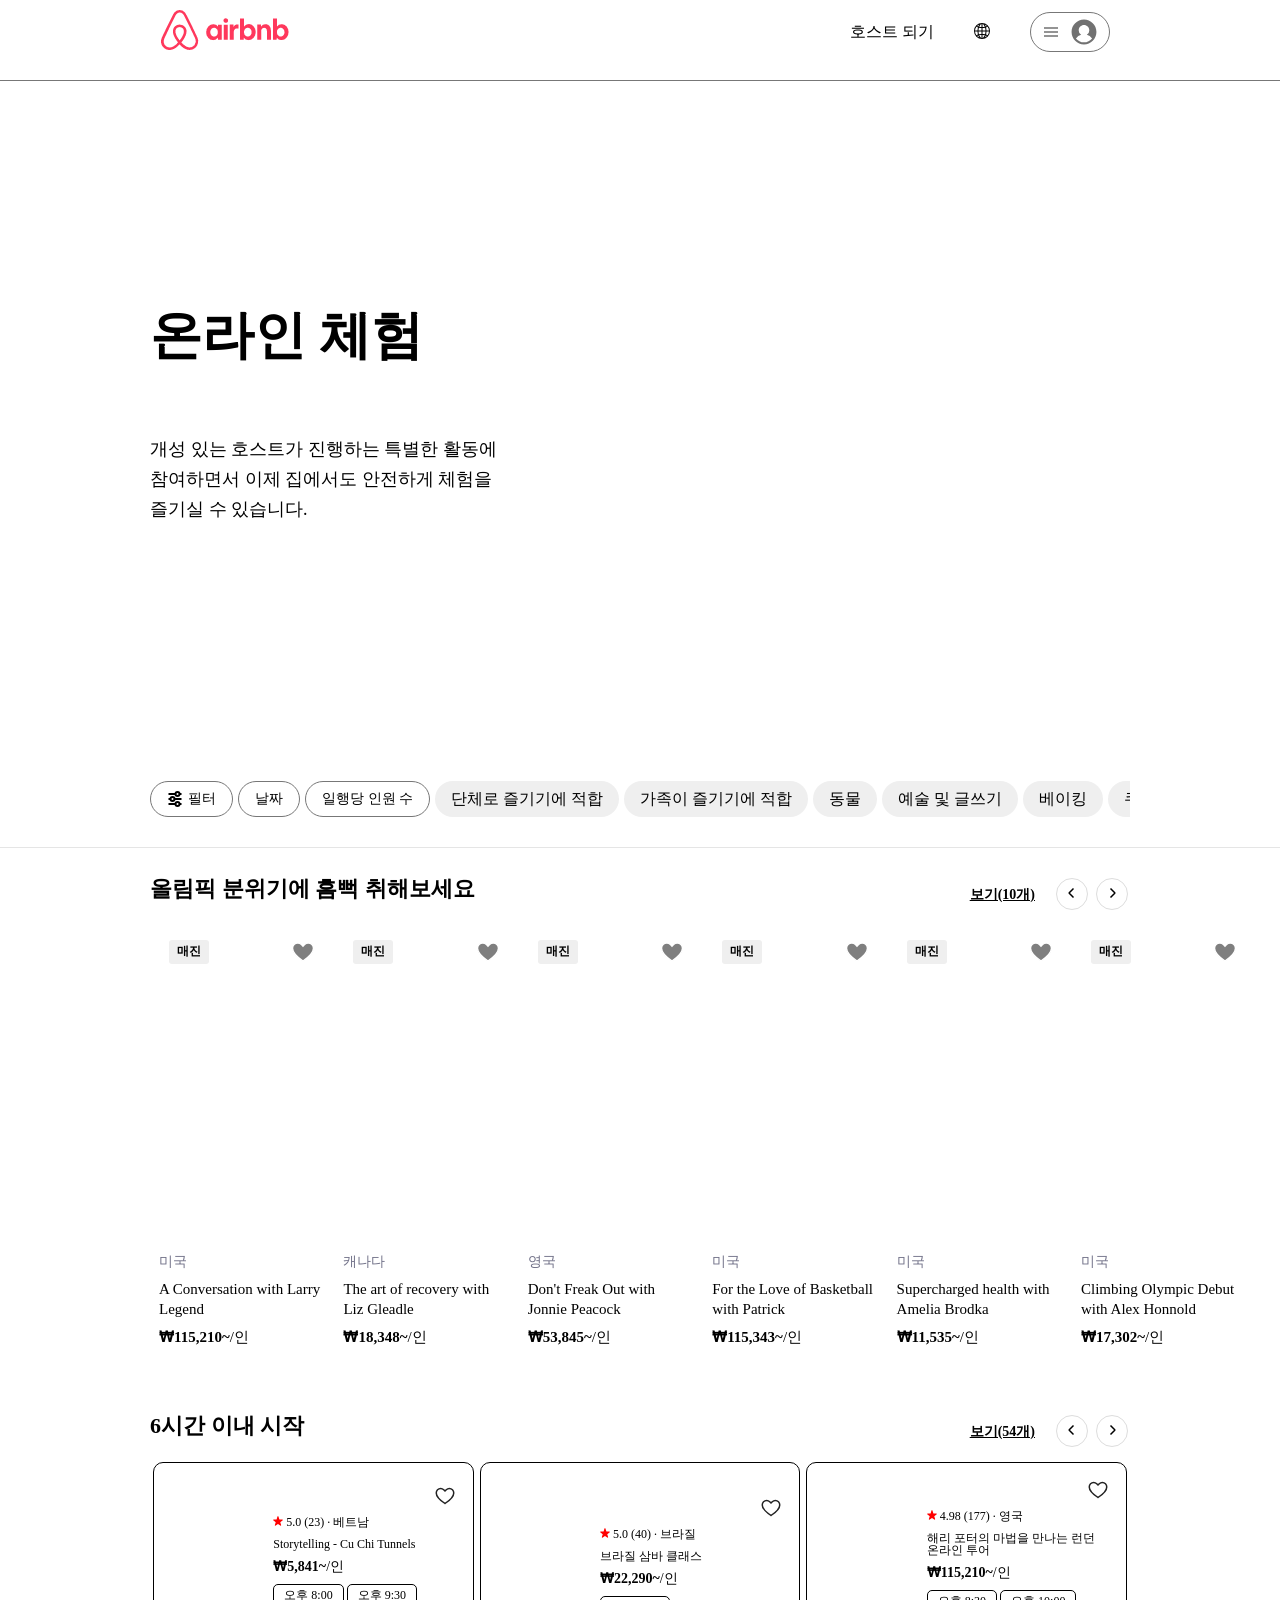
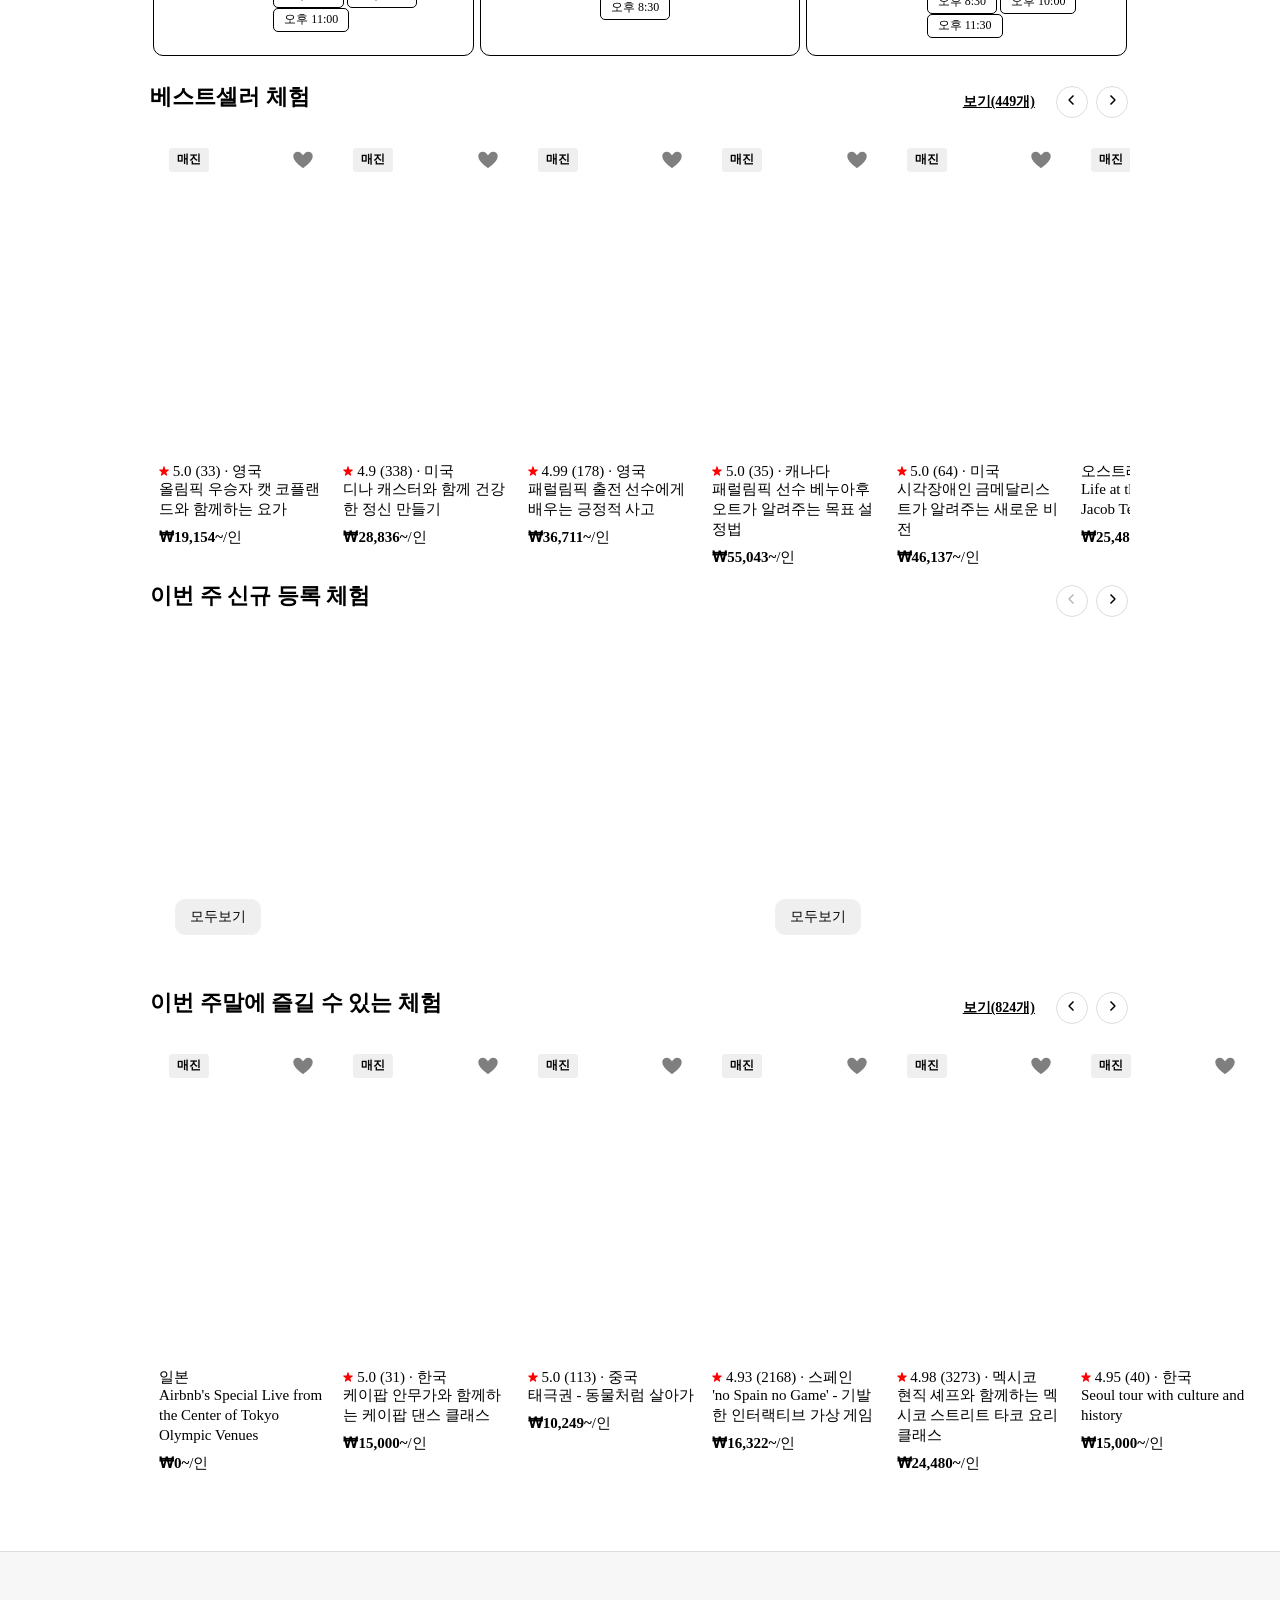
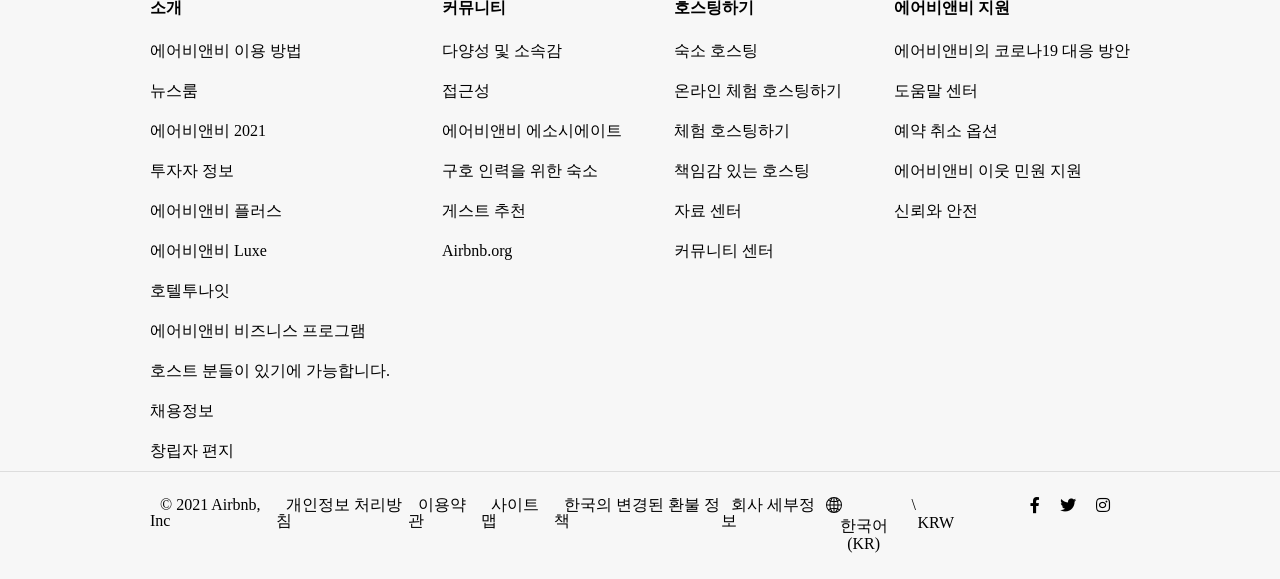
==== commit 29997ad8: "Add experiences page slide" ====
--- a/experiences.html
+++ b/experiences.html
@@ -337,7 +337,7 @@
                 <h2>베스트셀러 체험</h2>
                 <div>
                     <a href="#">보기(449개)</a>
-                    <button type="button">
+                    <button class="bestPrev" type="button">
                         <svg viewBox="0 0 32 32" xmlns="http://www.w3.org/2000/svg" aria-hidden="true" role="presentation" focusable="false" style="display: inline-block; fill: none; height: 12px; width: 12px; stroke: currentcolor; stroke-width: 4; overflow: visible;">
                             <g fill="none">
                                 <path d="m20 28-11.29289322-11.2928932c-.39052429-.3905243-.39052429-1.0236893 0-1.4142136l11.29289322-11.2928932">
@@ -345,7 +345,7 @@
                             </g>
                         </svg>
                     </button>
-                    <button type="button">
+                    <button class="bestNext" type="button">
                         <svg viewBox="0 0 32 32" xmlns="http://www.w3.org/2000/svg" aria-hidden="true" role="presentation" focusable="false" style="display: inline-block; fill: none; height: 12px; width: 12px; stroke: currentcolor; stroke-width: 4; overflow: visible;">
                             <g fill="none">
                                 <path d="m12 4 11.2928932 11.2928932c.3905243.3905243.3905243 1.0236893 0 1.4142136l-11.2928932 11.2928932">
@@ -356,162 +356,431 @@
                 </div>
             </div>
 
-            <div class="olympic-items">
-                <div class="olympic-article">
-                    <a href="#">
-                        <div class="player best1">
-                            <div class="player-btn">
-                                <button>매진</button>
-                                <div>
-                                    <svg viewBox="0 0 32 32" xmlns="http://www.w3.org/2000/svg" aria-hidden="true" role="presentation" focusable="false" style="display: block; fill: rgba(0, 0, 0, 0.5); height: 24px; width: 24px; stroke: rgb(255, 255, 255); stroke-width: 2; overflow: visible;"><path d="m16 28c7-4.733 14-10 14-17 0-1.792-.683-3.583-2.05-4.95-1.367-1.366-3.158-2.05-4.95-2.05-1.791 0-3.583.684-4.949 2.05l-2.051 2.051-2.05-2.051c-1.367-1.366-3.158-2.05-4.95-2.05-1.791 0-3.583.684-4.949 2.05-1.367 1.367-2.051 3.158-2.051 4.95 0 7 7 12.267 14 17z"></path></svg>
-                                </div>
-                            </div>
-                        </div>
-                        <div class="article-info">
-                            <div class="country">
-                                <span class="">
-                                    <svg viewBox="0 0 1000 1000" role="presentation" aria-hidden="true" focusable="false" style="height:10px;width:10px;fill:currentColor"><path d="M972 380c9 28 2 50-20 67L725 619l87 280c11 39-18 75-54 75-12 0-23-4-33-12L499 790 273 962a58 58 0 0 1-78-12 50 50 0 0 1-8-51l86-278L46 447c-21-17-28-39-19-67 8-24 29-40 52-40h280l87-279c7-23 28-39 52-39 25 0 47 17 54 41l87 277h280c24 0 45 16 53 40z"></path></svg>
-                                </span>
-                                <span>5.0</span>
-                                <span>(33)</span>
-                                <span>·</span>
-                                <span>영국</span>
-                            </div>    
-                            <p>올림픽 우승자 캣 코플랜드와 함께하는 요가</p>
-                            <span><strong>₩19,154~</strong>/인</span>
-                        </div>
-                    </a>      
-                </div>
-
-                <div class="olympic-article">
-                    <a href="#">
-                        <div class="player best2">
-                            <div class="player-btn">
-                                <button>매진</button>
-                                <div>
-                                    <svg viewBox="0 0 32 32" xmlns="http://www.w3.org/2000/svg" aria-hidden="true" role="presentation" focusable="false" style="display: block; fill: rgba(0, 0, 0, 0.5); height: 24px; width: 24px; stroke: rgb(255, 255, 255); stroke-width: 2; overflow: visible;"><path d="m16 28c7-4.733 14-10 14-17 0-1.792-.683-3.583-2.05-4.95-1.367-1.366-3.158-2.05-4.95-2.05-1.791 0-3.583.684-4.949 2.05l-2.051 2.051-2.05-2.051c-1.367-1.366-3.158-2.05-4.95-2.05-1.791 0-3.583.684-4.949 2.05-1.367 1.367-2.051 3.158-2.051 4.95 0 7 7 12.267 14 17z"></path></svg>
-                                </div>
-                            </div>
-                        </div>
-                        <div class="article-info">
-                            <div class="country">
-                                <span class="">
-                                    <svg viewBox="0 0 1000 1000" role="presentation" aria-hidden="true" focusable="false" style="height:10px;width:10px;fill:currentColor"><path d="M972 380c9 28 2 50-20 67L725 619l87 280c11 39-18 75-54 75-12 0-23-4-33-12L499 790 273 962a58 58 0 0 1-78-12 50 50 0 0 1-8-51l86-278L46 447c-21-17-28-39-19-67 8-24 29-40 52-40h280l87-279c7-23 28-39 52-39 25 0 47 17 54 41l87 277h280c24 0 45 16 53 40z"></path></svg>
-                                </span>
-                                <span>4.9</span>
-                                <span>(338)</span>
-                                <span>·</span>
-                                <span>미국</span>
-                            </div>  
-                            <p>디나 캐스터와 함께 건강한 정신 만들기</p>
-                            <span><strong>₩28,836~</strong>/인</span>
-                        </div>
-                    </a>      
-                </div>
-
-                <div class="olympic-article">
-                    <a href="#">
-                        <div class="player best3">
-                            <div class="player-btn">
-                                <button>매진</button>
-                                <div>
-                                    <svg viewBox="0 0 32 32" xmlns="http://www.w3.org/2000/svg" aria-hidden="true" role="presentation" focusable="false" style="display: block; fill: rgba(0, 0, 0, 0.5); height: 24px; width: 24px; stroke: rgb(255, 255, 255); stroke-width: 2; overflow: visible;"><path d="m16 28c7-4.733 14-10 14-17 0-1.792-.683-3.583-2.05-4.95-1.367-1.366-3.158-2.05-4.95-2.05-1.791 0-3.583.684-4.949 2.05l-2.051 2.051-2.05-2.051c-1.367-1.366-3.158-2.05-4.95-2.05-1.791 0-3.583.684-4.949 2.05-1.367 1.367-2.051 3.158-2.051 4.95 0 7 7 12.267 14 17z"></path></svg>
-                                </div>
-                            </div>
-                        </div>
-                        <div class="article-info">
-                            <div class="country">
-                                <span class="">
-                                    <svg viewBox="0 0 1000 1000" role="presentation" aria-hidden="true" focusable="false" style="height:10px;width:10px;fill:currentColor"><path d="M972 380c9 28 2 50-20 67L725 619l87 280c11 39-18 75-54 75-12 0-23-4-33-12L499 790 273 962a58 58 0 0 1-78-12 50 50 0 0 1-8-51l86-278L46 447c-21-17-28-39-19-67 8-24 29-40 52-40h280l87-279c7-23 28-39 52-39 25 0 47 17 54 41l87 277h280c24 0 45 16 53 40z"></path></svg>
-                                </span>
-                                <span>4.99</span>
-                                <span>(178)</span>
-                                <span>·</span>
-                                <span>영국</span>
-                            </div>  
-                            <p>패럴림픽 출전 선수에게 배우는 긍정적 사고</p>
-                            <span><strong>₩36,711~</strong>/인</span>
-                        </div>
-                    </a>      
-                </div>
-
-                <div class="olympic-article">
-                    <a href="#">
-                        <div class="player best4">
-                            <div class="player-btn">
-                                <button>매진</button>
-                                <div>
-                                    <svg viewBox="0 0 32 32" xmlns="http://www.w3.org/2000/svg" aria-hidden="true" role="presentation" focusable="false" style="display: block; fill: rgba(0, 0, 0, 0.5); height: 24px; width: 24px; stroke: rgb(255, 255, 255); stroke-width: 2; overflow: visible;"><path d="m16 28c7-4.733 14-10 14-17 0-1.792-.683-3.583-2.05-4.95-1.367-1.366-3.158-2.05-4.95-2.05-1.791 0-3.583.684-4.949 2.05l-2.051 2.051-2.05-2.051c-1.367-1.366-3.158-2.05-4.95-2.05-1.791 0-3.583.684-4.949 2.05-1.367 1.367-2.051 3.158-2.051 4.95 0 7 7 12.267 14 17z"></path></svg>
-                                </div>
-                            </div>
-                        </div>
-                        <div class="article-info">
-                            <div class="country">
-                                <span class="">
-                                    <svg viewBox="0 0 1000 1000" role="presentation" aria-hidden="true" focusable="false" style="height:10px;width:10px;fill:currentColor"><path d="M972 380c9 28 2 50-20 67L725 619l87 280c11 39-18 75-54 75-12 0-23-4-33-12L499 790 273 962a58 58 0 0 1-78-12 50 50 0 0 1-8-51l86-278L46 447c-21-17-28-39-19-67 8-24 29-40 52-40h280l87-279c7-23 28-39 52-39 25 0 47 17 54 41l87 277h280c24 0 45 16 53 40z"></path></svg>
-                                </span>
-                                <span>5.0</span>
-                                <span>(35)</span>
-                                <span>·</span>
-                                <span>캐나다</span>
-                            </div>  
-                            <p>패럴림픽 선수 베누아후오트가 알려주는 목표 설정법</p>
-                            <span><strong>₩55,043~</strong>/인</span>
-                        </div>
-                    </a>      
-                </div>
-
-                <div class="olympic-article">
-                    <a href="#">
-                        <div class="player best5">
-                            <div class="player-btn">
-                                <button>매진</button>
-                                <div>
-                                    <svg viewBox="0 0 32 32" xmlns="http://www.w3.org/2000/svg" aria-hidden="true" role="presentation" focusable="false" style="display: block; fill: rgba(0, 0, 0, 0.5); height: 24px; width: 24px; stroke: rgb(255, 255, 255); stroke-width: 2; overflow: visible;"><path d="m16 28c7-4.733 14-10 14-17 0-1.792-.683-3.583-2.05-4.95-1.367-1.366-3.158-2.05-4.95-2.05-1.791 0-3.583.684-4.949 2.05l-2.051 2.051-2.05-2.051c-1.367-1.366-3.158-2.05-4.95-2.05-1.791 0-3.583.684-4.949 2.05-1.367 1.367-2.051 3.158-2.051 4.95 0 7 7 12.267 14 17z"></path></svg>
-                                </div>
-                            </div>
-                        </div>
-                        <div class="article-info">
-                            <div class="country">
-                                <span class="">
-                                    <svg viewBox="0 0 1000 1000" role="presentation" aria-hidden="true" focusable="false" style="height:10px;width:10px;fill:currentColor"><path d="M972 380c9 28 2 50-20 67L725 619l87 280c11 39-18 75-54 75-12 0-23-4-33-12L499 790 273 962a58 58 0 0 1-78-12 50 50 0 0 1-8-51l86-278L46 447c-21-17-28-39-19-67 8-24 29-40 52-40h280l87-279c7-23 28-39 52-39 25 0 47 17 54 41l87 277h280c24 0 45 16 53 40z"></path></svg>
-                                </span>
-                                <span>5.0</span>
-                                <span>(64)</span>
-                                <span>·</span>
-                                <span>미국</span>
-                            </div>  
-                            <p>시각장애인 금메달리스트가 알려주는 새로운 비전</p>
-                            <span><strong>₩46,137~</strong>/인</span>
-                        </div>
-                    </a>      
-                </div>
-
-                <div class="olympic-article">
-                    <a href="#">
-                        <div class="player best6">
-                            <div class="player-btn">
-                                <button>매진</button>
-                                <div>
-                                    <svg viewBox="0 0 32 32" xmlns="http://www.w3.org/2000/svg" aria-hidden="true" role="presentation" focusable="false" style="display: block; fill: rgba(0, 0, 0, 0.5); height: 24px; width: 24px; stroke: rgb(255, 255, 255); stroke-width: 2; overflow: visible;"><path d="m16 28c7-4.733 14-10 14-17 0-1.792-.683-3.583-2.05-4.95-1.367-1.366-3.158-2.05-4.95-2.05-1.791 0-3.583.684-4.949 2.05l-2.051 2.051-2.05-2.051c-1.367-1.366-3.158-2.05-4.95-2.05-1.791 0-3.583.684-4.949 2.05-1.367 1.367-2.051 3.158-2.051 4.95 0 7 7 12.267 14 17z"></path></svg>
-                                </div>
-                            </div>
-                        </div>
-                        <div class="article-info">
-                            <div class="country">
-                                <span class="">
-                                    <!-- <svg viewBox="0 0 1000 1000" role="presentation" aria-hidden="true" focusable="false" style="height:10px;width:10px;fill:currentColor"><path d="M972 380c9 28 2 50-20 67L725 619l87 280c11 39-18 75-54 75-12 0-23-4-33-12L499 790 273 962a58 58 0 0 1-78-12 50 50 0 0 1-8-51l86-278L46 447c-21-17-28-39-19-67 8-24 29-40 52-40h280l87-279c7-23 28-39 52-39 25 0 47 17 54 41l87 277h280c24 0 45 16 53 40z"></path></svg> -->
-                                </span>
-                                <span></span>
-                                <span></span>
-                                <span></span>
-                                <span>오스트레일리아</span>
-                            </div>  
-                            <p>Life at the Games with Jacob Templeton</p>
-                            <span><strong>₩25,487~</strong>/인</span>
-                        </div>
-                    </a>      
-                </div>
+            <div class="olympic-items olympic-items-best">
+                <div class="slides">
+                    <div class="olympic-article">
+                        <a href="#">
+                            <div class="player best1">
+                                <div class="player-btn">
+                                    <button>매진</button>
+                                    <div>
+                                        <svg viewBox="0 0 32 32" xmlns="http://www.w3.org/2000/svg" aria-hidden="true" role="presentation" focusable="false" style="display: block; fill: rgba(0, 0, 0, 0.5); height: 24px; width: 24px; stroke: rgb(255, 255, 255); stroke-width: 2; overflow: visible;"><path d="m16 28c7-4.733 14-10 14-17 0-1.792-.683-3.583-2.05-4.95-1.367-1.366-3.158-2.05-4.95-2.05-1.791 0-3.583.684-4.949 2.05l-2.051 2.051-2.05-2.051c-1.367-1.366-3.158-2.05-4.95-2.05-1.791 0-3.583.684-4.949 2.05-1.367 1.367-2.051 3.158-2.051 4.95 0 7 7 12.267 14 17z"></path></svg>
+                                    </div>
+                                </div>
+                            </div>
+                            <div class="article-info">
+                                <div class="country">
+                                    <span class="">
+                                        <svg viewBox="0 0 1000 1000" role="presentation" aria-hidden="true" focusable="false" style="height:10px;width:10px;fill:currentColor"><path d="M972 380c9 28 2 50-20 67L725 619l87 280c11 39-18 75-54 75-12 0-23-4-33-12L499 790 273 962a58 58 0 0 1-78-12 50 50 0 0 1-8-51l86-278L46 447c-21-17-28-39-19-67 8-24 29-40 52-40h280l87-279c7-23 28-39 52-39 25 0 47 17 54 41l87 277h280c24 0 45 16 53 40z"></path></svg>
+                                    </span>
+                                    <span>5.0</span>
+                                    <span>(33)</span>
+                                    <span>·</span>
+                                    <span>영국</span>
+                                </div>    
+                                <p>올림픽 우승자 캣 코플랜드와 함께하는 요가</p>
+                                <span><strong>₩19,154~</strong>/인</span>
+                            </div>
+                        </a>      
+                    </div>
+
+                    <div class="olympic-article">
+                        <a href="#">
+                            <div class="player best2">
+                                <div class="player-btn">
+                                    <button>매진</button>
+                                    <div>
+                                        <svg viewBox="0 0 32 32" xmlns="http://www.w3.org/2000/svg" aria-hidden="true" role="presentation" focusable="false" style="display: block; fill: rgba(0, 0, 0, 0.5); height: 24px; width: 24px; stroke: rgb(255, 255, 255); stroke-width: 2; overflow: visible;"><path d="m16 28c7-4.733 14-10 14-17 0-1.792-.683-3.583-2.05-4.95-1.367-1.366-3.158-2.05-4.95-2.05-1.791 0-3.583.684-4.949 2.05l-2.051 2.051-2.05-2.051c-1.367-1.366-3.158-2.05-4.95-2.05-1.791 0-3.583.684-4.949 2.05-1.367 1.367-2.051 3.158-2.051 4.95 0 7 7 12.267 14 17z"></path></svg>
+                                    </div>
+                                </div>
+                            </div>
+                            <div class="article-info">
+                                <div class="country">
+                                    <span class="">
+                                        <svg viewBox="0 0 1000 1000" role="presentation" aria-hidden="true" focusable="false" style="height:10px;width:10px;fill:currentColor"><path d="M972 380c9 28 2 50-20 67L725 619l87 280c11 39-18 75-54 75-12 0-23-4-33-12L499 790 273 962a58 58 0 0 1-78-12 50 50 0 0 1-8-51l86-278L46 447c-21-17-28-39-19-67 8-24 29-40 52-40h280l87-279c7-23 28-39 52-39 25 0 47 17 54 41l87 277h280c24 0 45 16 53 40z"></path></svg>
+                                    </span>
+                                    <span>4.9</span>
+                                    <span>(338)</span>
+                                    <span>·</span>
+                                    <span>미국</span>
+                                </div>  
+                                <p>디나 캐스터와 함께 건강한 정신 만들기</p>
+                                <span><strong>₩28,836~</strong>/인</span>
+                            </div>
+                        </a>      
+                    </div>
+
+                    <div class="olympic-article">
+                        <a href="#">
+                            <div class="player best3">
+                                <div class="player-btn">
+                                    <button>매진</button>
+                                    <div>
+                                        <svg viewBox="0 0 32 32" xmlns="http://www.w3.org/2000/svg" aria-hidden="true" role="presentation" focusable="false" style="display: block; fill: rgba(0, 0, 0, 0.5); height: 24px; width: 24px; stroke: rgb(255, 255, 255); stroke-width: 2; overflow: visible;"><path d="m16 28c7-4.733 14-10 14-17 0-1.792-.683-3.583-2.05-4.95-1.367-1.366-3.158-2.05-4.95-2.05-1.791 0-3.583.684-4.949 2.05l-2.051 2.051-2.05-2.051c-1.367-1.366-3.158-2.05-4.95-2.05-1.791 0-3.583.684-4.949 2.05-1.367 1.367-2.051 3.158-2.051 4.95 0 7 7 12.267 14 17z"></path></svg>
+                                    </div>
+                                </div>
+                            </div>
+                            <div class="article-info">
+                                <div class="country">
+                                    <span class="">
+                                        <svg viewBox="0 0 1000 1000" role="presentation" aria-hidden="true" focusable="false" style="height:10px;width:10px;fill:currentColor"><path d="M972 380c9 28 2 50-20 67L725 619l87 280c11 39-18 75-54 75-12 0-23-4-33-12L499 790 273 962a58 58 0 0 1-78-12 50 50 0 0 1-8-51l86-278L46 447c-21-17-28-39-19-67 8-24 29-40 52-40h280l87-279c7-23 28-39 52-39 25 0 47 17 54 41l87 277h280c24 0 45 16 53 40z"></path></svg>
+                                    </span>
+                                    <span>4.99</span>
+                                    <span>(178)</span>
+                                    <span>·</span>
+                                    <span>영국</span>
+                                </div>  
+                                <p>패럴림픽 출전 선수에게 배우는 긍정적 사고</p>
+                                <span><strong>₩36,711~</strong>/인</span>
+                            </div>
+                        </a>      
+                    </div>
+
+                    <div class="olympic-article">
+                        <a href="#">
+                            <div class="player best4">
+                                <div class="player-btn">
+                                    <button>매진</button>
+                                    <div>
+                                        <svg viewBox="0 0 32 32" xmlns="http://www.w3.org/2000/svg" aria-hidden="true" role="presentation" focusable="false" style="display: block; fill: rgba(0, 0, 0, 0.5); height: 24px; width: 24px; stroke: rgb(255, 255, 255); stroke-width: 2; overflow: visible;"><path d="m16 28c7-4.733 14-10 14-17 0-1.792-.683-3.583-2.05-4.95-1.367-1.366-3.158-2.05-4.95-2.05-1.791 0-3.583.684-4.949 2.05l-2.051 2.051-2.05-2.051c-1.367-1.366-3.158-2.05-4.95-2.05-1.791 0-3.583.684-4.949 2.05-1.367 1.367-2.051 3.158-2.051 4.95 0 7 7 12.267 14 17z"></path></svg>
+                                    </div>
+                                </div>
+                            </div>
+                            <div class="article-info">
+                                <div class="country">
+                                    <span class="">
+                                        <svg viewBox="0 0 1000 1000" role="presentation" aria-hidden="true" focusable="false" style="height:10px;width:10px;fill:currentColor"><path d="M972 380c9 28 2 50-20 67L725 619l87 280c11 39-18 75-54 75-12 0-23-4-33-12L499 790 273 962a58 58 0 0 1-78-12 50 50 0 0 1-8-51l86-278L46 447c-21-17-28-39-19-67 8-24 29-40 52-40h280l87-279c7-23 28-39 52-39 25 0 47 17 54 41l87 277h280c24 0 45 16 53 40z"></path></svg>
+                                    </span>
+                                    <span>5.0</span>
+                                    <span>(35)</span>
+                                    <span>·</span>
+                                    <span>캐나다</span>
+                                </div>  
+                                <p>패럴림픽 선수 베누아후오트가 알려주는 목표 설정법</p>
+                                <span><strong>₩55,043~</strong>/인</span>
+                            </div>
+                        </a>      
+                    </div>
+
+                    <div class="olympic-article">
+                        <a href="#">
+                            <div class="player best5">
+                                <div class="player-btn">
+                                    <button>매진</button>
+                                    <div>
+                                        <svg viewBox="0 0 32 32" xmlns="http://www.w3.org/2000/svg" aria-hidden="true" role="presentation" focusable="false" style="display: block; fill: rgba(0, 0, 0, 0.5); height: 24px; width: 24px; stroke: rgb(255, 255, 255); stroke-width: 2; overflow: visible;"><path d="m16 28c7-4.733 14-10 14-17 0-1.792-.683-3.583-2.05-4.95-1.367-1.366-3.158-2.05-4.95-2.05-1.791 0-3.583.684-4.949 2.05l-2.051 2.051-2.05-2.051c-1.367-1.366-3.158-2.05-4.95-2.05-1.791 0-3.583.684-4.949 2.05-1.367 1.367-2.051 3.158-2.051 4.95 0 7 7 12.267 14 17z"></path></svg>
+                                    </div>
+                                </div>
+                            </div>
+                            <div class="article-info">
+                                <div class="country">
+                                    <span class="">
+                                        <svg viewBox="0 0 1000 1000" role="presentation" aria-hidden="true" focusable="false" style="height:10px;width:10px;fill:currentColor"><path d="M972 380c9 28 2 50-20 67L725 619l87 280c11 39-18 75-54 75-12 0-23-4-33-12L499 790 273 962a58 58 0 0 1-78-12 50 50 0 0 1-8-51l86-278L46 447c-21-17-28-39-19-67 8-24 29-40 52-40h280l87-279c7-23 28-39 52-39 25 0 47 17 54 41l87 277h280c24 0 45 16 53 40z"></path></svg>
+                                    </span>
+                                    <span>5.0</span>
+                                    <span>(64)</span>
+                                    <span>·</span>
+                                    <span>미국</span>
+                                </div>  
+                                <p>시각장애인 금메달리스트가 알려주는 새로운 비전</p>
+                                <span><strong>₩46,137~</strong>/인</span>
+                            </div>
+                        </a>      
+                    </div>
+
+                    <div class="olympic-article">
+                        <a href="#">
+                            <div class="player best6">
+                                <div class="player-btn">
+                                    <button>매진</button>
+                                    <div>
+                                        <svg viewBox="0 0 32 32" xmlns="http://www.w3.org/2000/svg" aria-hidden="true" role="presentation" focusable="false" style="display: block; fill: rgba(0, 0, 0, 0.5); height: 24px; width: 24px; stroke: rgb(255, 255, 255); stroke-width: 2; overflow: visible;"><path d="m16 28c7-4.733 14-10 14-17 0-1.792-.683-3.583-2.05-4.95-1.367-1.366-3.158-2.05-4.95-2.05-1.791 0-3.583.684-4.949 2.05l-2.051 2.051-2.05-2.051c-1.367-1.366-3.158-2.05-4.95-2.05-1.791 0-3.583.684-4.949 2.05-1.367 1.367-2.051 3.158-2.051 4.95 0 7 7 12.267 14 17z"></path></svg>
+                                    </div>
+                                </div>
+                            </div>
+                            <div class="article-info">
+                                <div class="country">
+                                    <span class="">
+                                        <!-- <svg viewBox="0 0 1000 1000" role="presentation" aria-hidden="true" focusable="false" style="height:10px;width:10px;fill:currentColor"><path d="M972 380c9 28 2 50-20 67L725 619l87 280c11 39-18 75-54 75-12 0-23-4-33-12L499 790 273 962a58 58 0 0 1-78-12 50 50 0 0 1-8-51l86-278L46 447c-21-17-28-39-19-67 8-24 29-40 52-40h280l87-279c7-23 28-39 52-39 25 0 47 17 54 41l87 277h280c24 0 45 16 53 40z"></path></svg> -->
+                                    </span>
+                                    <span></span>
+                                    <span></span>
+                                    <span></span>
+                                    <span>오스트레일리아</span>
+                                </div>  
+                                <p>Life at the Games with Jacob Templeton</p>
+                                <span><strong>₩25,487~</strong>/인</span>
+                            </div>
+                        </a>      
+                    </div>
+
+                    <!-- add article -->
+                    <div class="olympic-article">
+                        <a href="#">
+                            <div class="player weekend1">
+                                <div class="player-btn">
+                                    <button>매진</button>
+                                    <div>
+                                        <svg viewBox="0 0 32 32" xmlns="http://www.w3.org/2000/svg" aria-hidden="true" role="presentation" focusable="false" style="display: block; fill: rgba(0, 0, 0, 0.5); height: 24px; width: 24px; stroke: rgb(255, 255, 255); stroke-width: 2; overflow: visible;"><path d="m16 28c7-4.733 14-10 14-17 0-1.792-.683-3.583-2.05-4.95-1.367-1.366-3.158-2.05-4.95-2.05-1.791 0-3.583.684-4.949 2.05l-2.051 2.051-2.05-2.051c-1.367-1.366-3.158-2.05-4.95-2.05-1.791 0-3.583.684-4.949 2.05-1.367 1.367-2.051 3.158-2.051 4.95 0 7 7 12.267 14 17z"></path></svg>
+                                    </div>
+                                </div>
+                            </div>
+                            <div class="article-info">
+                                <div class="country">
+                                    <span class="">
+                                        <!-- <svg viewBox="0 0 1000 1000" role="presentation" aria-hidden="true" focusable="false" style="height:10px;width:10px;fill:currentColor"><path d="M972 380c9 28 2 50-20 67L725 619l87 280c11 39-18 75-54 75-12 0-23-4-33-12L499 790 273 962a58 58 0 0 1-78-12 50 50 0 0 1-8-51l86-278L46 447c-21-17-28-39-19-67 8-24 29-40 52-40h280l87-279c7-23 28-39 52-39 25 0 47 17 54 41l87 277h280c24 0 45 16 53 40z"></path></svg> -->
+                                    </span>
+                                    <span></span>
+                                    <span></span>
+                                    <span></span>
+                                    <span>일본</span>
+                                </div>    
+                                <p>Airbnb's Special Live from the Center of Tokyo Olympic Venues</p>
+                                <span><strong>₩0~</strong>/인</span>
+                            </div>
+                        </a>      
+                    </div>
+
+                    <div class="olympic-article">
+                        <a href="#">
+                            <div class="player weekend2">
+                                <div class="player-btn">
+                                    <button>매진</button>
+                                    <div>
+                                        <svg viewBox="0 0 32 32" xmlns="http://www.w3.org/2000/svg" aria-hidden="true" role="presentation" focusable="false" style="display: block; fill: rgba(0, 0, 0, 0.5); height: 24px; width: 24px; stroke: rgb(255, 255, 255); stroke-width: 2; overflow: visible;"><path d="m16 28c7-4.733 14-10 14-17 0-1.792-.683-3.583-2.05-4.95-1.367-1.366-3.158-2.05-4.95-2.05-1.791 0-3.583.684-4.949 2.05l-2.051 2.051-2.05-2.051c-1.367-1.366-3.158-2.05-4.95-2.05-1.791 0-3.583.684-4.949 2.05-1.367 1.367-2.051 3.158-2.051 4.95 0 7 7 12.267 14 17z"></path></svg>
+                                    </div>
+                                </div>
+                            </div>
+                            <div class="article-info">
+                                <div class="country">
+                                    <span class="">
+                                        <svg viewBox="0 0 1000 1000" role="presentation" aria-hidden="true" focusable="false" style="height:10px;width:10px;fill:currentColor"><path d="M972 380c9 28 2 50-20 67L725 619l87 280c11 39-18 75-54 75-12 0-23-4-33-12L499 790 273 962a58 58 0 0 1-78-12 50 50 0 0 1-8-51l86-278L46 447c-21-17-28-39-19-67 8-24 29-40 52-40h280l87-279c7-23 28-39 52-39 25 0 47 17 54 41l87 277h280c24 0 45 16 53 40z"></path></svg>
+                                    </span>
+                                    <span>5.0</span>
+                                    <span>(31)</span>
+                                    <span>·</span>
+                                    <span>한국</span>
+                                </div>  
+                                <p>케이팝 안무가와 함께하는 케이팝 댄스 클래스</p>
+                                <span><strong>₩15,000~</strong>/인</span>
+                            </div>
+                        </a>      
+                    </div>
+
+                    <div class="olympic-article">
+                        <a href="#">
+                            <div class="player weekend3">
+                                <div class="player-btn">
+                                    <button>매진</button>
+                                    <div>
+                                        <svg viewBox="0 0 32 32" xmlns="http://www.w3.org/2000/svg" aria-hidden="true" role="presentation" focusable="false" style="display: block; fill: rgba(0, 0, 0, 0.5); height: 24px; width: 24px; stroke: rgb(255, 255, 255); stroke-width: 2; overflow: visible;"><path d="m16 28c7-4.733 14-10 14-17 0-1.792-.683-3.583-2.05-4.95-1.367-1.366-3.158-2.05-4.95-2.05-1.791 0-3.583.684-4.949 2.05l-2.051 2.051-2.05-2.051c-1.367-1.366-3.158-2.05-4.95-2.05-1.791 0-3.583.684-4.949 2.05-1.367 1.367-2.051 3.158-2.051 4.95 0 7 7 12.267 14 17z"></path></svg>
+                                    </div>
+                                </div>
+                            </div>
+                            <div class="article-info">
+                                <div class="country">
+                                    <span class="">
+                                        <svg viewBox="0 0 1000 1000" role="presentation" aria-hidden="true" focusable="false" style="height:10px;width:10px;fill:currentColor"><path d="M972 380c9 28 2 50-20 67L725 619l87 280c11 39-18 75-54 75-12 0-23-4-33-12L499 790 273 962a58 58 0 0 1-78-12 50 50 0 0 1-8-51l86-278L46 447c-21-17-28-39-19-67 8-24 29-40 52-40h280l87-279c7-23 28-39 52-39 25 0 47 17 54 41l87 277h280c24 0 45 16 53 40z"></path></svg>
+                                    </span>
+                                    <span>5.0</span>
+                                    <span>(113)</span>
+                                    <span>·</span>
+                                    <span>중국</span>
+                                </div>  
+                                <p>태극권 - 동물처럼 살아가</p>
+                                <span><strong>₩10,249~</strong>/인</span>
+                            </div>
+                        </a>      
+                    </div>
+
+                    <div class="olympic-article">
+                        <a href="#">
+                            <div class="player weekend4">
+                                <div class="player-btn">
+                                    <button>매진</button>
+                                    <div>
+                                        <svg viewBox="0 0 32 32" xmlns="http://www.w3.org/2000/svg" aria-hidden="true" role="presentation" focusable="false" style="display: block; fill: rgba(0, 0, 0, 0.5); height: 24px; width: 24px; stroke: rgb(255, 255, 255); stroke-width: 2; overflow: visible;"><path d="m16 28c7-4.733 14-10 14-17 0-1.792-.683-3.583-2.05-4.95-1.367-1.366-3.158-2.05-4.95-2.05-1.791 0-3.583.684-4.949 2.05l-2.051 2.051-2.05-2.051c-1.367-1.366-3.158-2.05-4.95-2.05-1.791 0-3.583.684-4.949 2.05-1.367 1.367-2.051 3.158-2.051 4.95 0 7 7 12.267 14 17z"></path></svg>
+                                    </div>
+                                </div>
+                            </div>
+                            <div class="article-info">
+                                <div class="country">
+                                    <span class="">
+                                        <svg viewBox="0 0 1000 1000" role="presentation" aria-hidden="true" focusable="false" style="height:10px;width:10px;fill:currentColor"><path d="M972 380c9 28 2 50-20 67L725 619l87 280c11 39-18 75-54 75-12 0-23-4-33-12L499 790 273 962a58 58 0 0 1-78-12 50 50 0 0 1-8-51l86-278L46 447c-21-17-28-39-19-67 8-24 29-40 52-40h280l87-279c7-23 28-39 52-39 25 0 47 17 54 41l87 277h280c24 0 45 16 53 40z"></path></svg>
+                                    </span>
+                                    <span>4.93</span>
+                                    <span>(2168)</span>
+                                    <span>·</span>
+                                    <span>스페인</span>
+                                </div>  
+                                <p>'no Spain no Game' - 기발한 인터랙티브 가상 게임</p>
+                                <span><strong>₩16,322~</strong>/인</span>
+                            </div>
+                        </a>      
+                    </div>
+
+                    <div class="olympic-article">
+                        <a href="#">
+                            <div class="player weekend5">
+                                <div class="player-btn">
+                                    <button>매진</button>
+                                    <div>
+                                        <svg viewBox="0 0 32 32" xmlns="http://www.w3.org/2000/svg" aria-hidden="true" role="presentation" focusable="false" style="display: block; fill: rgba(0, 0, 0, 0.5); height: 24px; width: 24px; stroke: rgb(255, 255, 255); stroke-width: 2; overflow: visible;"><path d="m16 28c7-4.733 14-10 14-17 0-1.792-.683-3.583-2.05-4.95-1.367-1.366-3.158-2.05-4.95-2.05-1.791 0-3.583.684-4.949 2.05l-2.051 2.051-2.05-2.051c-1.367-1.366-3.158-2.05-4.95-2.05-1.791 0-3.583.684-4.949 2.05-1.367 1.367-2.051 3.158-2.051 4.95 0 7 7 12.267 14 17z"></path></svg>
+                                    </div>
+                                </div>
+                            </div>
+                            <div class="article-info">
+                                <div class="country">
+                                    <span class="">
+                                        <svg viewBox="0 0 1000 1000" role="presentation" aria-hidden="true" focusable="false" style="height:10px;width:10px;fill:currentColor"><path d="M972 380c9 28 2 50-20 67L725 619l87 280c11 39-18 75-54 75-12 0-23-4-33-12L499 790 273 962a58 58 0 0 1-78-12 50 50 0 0 1-8-51l86-278L46 447c-21-17-28-39-19-67 8-24 29-40 52-40h280l87-279c7-23 28-39 52-39 25 0 47 17 54 41l87 277h280c24 0 45 16 53 40z"></path></svg>
+                                    </span>
+                                    <span>4.98</span>
+                                    <span>(3273)</span>
+                                    <span>·</span>
+                                    <span>멕시코</span>
+                                </div>  
+                                <p>현직 셰프와 함께하는 멕시코 스트리트 타코 요리 클래스 </p>
+                                <span><strong>₩24,480~</strong>/인</span>
+                            </div>
+                        </a>      
+                    </div>
+
+                    <div class="olympic-article">
+                        <a href="#">
+                            <div class="player weekend6">
+                                <div class="player-btn">
+                                    <button>매진</button>
+                                    <div>
+                                        <svg viewBox="0 0 32 32" xmlns="http://www.w3.org/2000/svg" aria-hidden="true" role="presentation" focusable="false" style="display: block; fill: rgba(0, 0, 0, 0.5); height: 24px; width: 24px; stroke: rgb(255, 255, 255); stroke-width: 2; overflow: visible;"><path d="m16 28c7-4.733 14-10 14-17 0-1.792-.683-3.583-2.05-4.95-1.367-1.366-3.158-2.05-4.95-2.05-1.791 0-3.583.684-4.949 2.05l-2.051 2.051-2.05-2.051c-1.367-1.366-3.158-2.05-4.95-2.05-1.791 0-3.583.684-4.949 2.05-1.367 1.367-2.051 3.158-2.051 4.95 0 7 7 12.267 14 17z"></path></svg>
+                                    </div>
+                                </div>
+                            </div>
+                            <div class="article-info">
+                                <div class="country">
+                                    <span class="">
+                                        <svg viewBox="0 0 1000 1000" role="presentation" aria-hidden="true" focusable="false" style="height:10px;width:10px;fill:currentColor"><path d="M972 380c9 28 2 50-20 67L725 619l87 280c11 39-18 75-54 75-12 0-23-4-33-12L499 790 273 962a58 58 0 0 1-78-12 50 50 0 0 1-8-51l86-278L46 447c-21-17-28-39-19-67 8-24 29-40 52-40h280l87-279c7-23 28-39 52-39 25 0 47 17 54 41l87 277h280c24 0 45 16 53 40z"></path></svg>
+                                    </span>
+                                    <span>4.95</span>
+                                    <span>(40)</span>
+                                    <span>·</span>
+                                    <span>한국</span>
+                                </div>  
+                                <p>Seoul tour with culture and history</p>
+                                <span><strong>₩15,000~</strong>/인</span>
+                            </div>
+                        </a>      
+                    </div>
+
+                    <div class="olympic-article">
+                        <a href="#">
+                            <div class="player player1">
+                                <div class="player-btn">
+                                    <button>매진</button>
+                                    <div>
+                                        <svg viewBox="0 0 32 32" xmlns="http://www.w3.org/2000/svg" aria-hidden="true" role="presentation" focusable="false" style="display: block; fill: rgba(0, 0, 0, 0.5); height: 24px; width: 24px; stroke: rgb(255, 255, 255); stroke-width: 2; overflow: visible;"><path d="m16 28c7-4.733 14-10 14-17 0-1.792-.683-3.583-2.05-4.95-1.367-1.366-3.158-2.05-4.95-2.05-1.791 0-3.583.684-4.949 2.05l-2.051 2.051-2.05-2.051c-1.367-1.366-3.158-2.05-4.95-2.05-1.791 0-3.583.684-4.949 2.05-1.367 1.367-2.051 3.158-2.051 4.95 0 7 7 12.267 14 17z"></path></svg>
+                                    </div>
+                                </div>
+                            </div>
+                            <div class="article-info">
+                                <h4>미국</h4>
+                                <p>A Conversation with Larry Legend</p>
+                                <span><strong>₩115,210~</strong>/인</span>
+                            </div>
+                        </a>      
+                    </div>
+
+                    <div class="olympic-article">
+                        <a href="#">
+                            <div class="player player2">
+                                <div class="player-btn">
+                                    <button>매진</button>
+                                    <div>
+                                        <svg viewBox="0 0 32 32" xmlns="http://www.w3.org/2000/svg" aria-hidden="true" role="presentation" focusable="false" style="display: block; fill: rgba(0, 0, 0, 0.5); height: 24px; width: 24px; stroke: rgb(255, 255, 255); stroke-width: 2; overflow: visible;"><path d="m16 28c7-4.733 14-10 14-17 0-1.792-.683-3.583-2.05-4.95-1.367-1.366-3.158-2.05-4.95-2.05-1.791 0-3.583.684-4.949 2.05l-2.051 2.051-2.05-2.051c-1.367-1.366-3.158-2.05-4.95-2.05-1.791 0-3.583.684-4.949 2.05-1.367 1.367-2.051 3.158-2.051 4.95 0 7 7 12.267 14 17z"></path></svg>
+                                    </div>
+                                </div>
+                            </div>
+                            <div class="article-info">
+                                <h4>캐나다</h4>
+                                <p>The art of recovery with Liz Gleadle</p>
+                                <span><strong>₩18,348~</strong>/인</span>
+                            </div>
+                        </a>      
+                    </div>
+
+                    <div class="olympic-article">
+                        <a href="#">
+                            <div class="player player3">
+                                <div class="player-btn">
+                                    <button>매진</button>
+                                    <div>
+                                        <svg viewBox="0 0 32 32" xmlns="http://www.w3.org/2000/svg" aria-hidden="true" role="presentation" focusable="false" style="display: block; fill: rgba(0, 0, 0, 0.5); height: 24px; width: 24px; stroke: rgb(255, 255, 255); stroke-width: 2; overflow: visible;"><path d="m16 28c7-4.733 14-10 14-17 0-1.792-.683-3.583-2.05-4.95-1.367-1.366-3.158-2.05-4.95-2.05-1.791 0-3.583.684-4.949 2.05l-2.051 2.051-2.05-2.051c-1.367-1.366-3.158-2.05-4.95-2.05-1.791 0-3.583.684-4.949 2.05-1.367 1.367-2.051 3.158-2.051 4.95 0 7 7 12.267 14 17z"></path></svg>
+                                    </div>
+                                </div>
+                            </div>
+                            <div class="article-info">
+                                <h4>영국</h4>
+                                <p>Don't Freak Out with Jonnie Peacock</p>
+                                <span><strong>₩53,845~</strong>/인</span>
+                            </div>
+                        </a>      
+                    </div>
+
+                    <div class="olympic-article">
+                        <a href="#">
+                            <div class="player player4">
+                                <div class="player-btn">
+                                    <button>매진</button>
+                                    <div>
+                                        <svg viewBox="0 0 32 32" xmlns="http://www.w3.org/2000/svg" aria-hidden="true" role="presentation" focusable="false" style="display: block; fill: rgba(0, 0, 0, 0.5); height: 24px; width: 24px; stroke: rgb(255, 255, 255); stroke-width: 2; overflow: visible;"><path d="m16 28c7-4.733 14-10 14-17 0-1.792-.683-3.583-2.05-4.95-1.367-1.366-3.158-2.05-4.95-2.05-1.791 0-3.583.684-4.949 2.05l-2.051 2.051-2.05-2.051c-1.367-1.366-3.158-2.05-4.95-2.05-1.791 0-3.583.684-4.949 2.05-1.367 1.367-2.051 3.158-2.051 4.95 0 7 7 12.267 14 17z"></path></svg>
+                                    </div>
+                                </div>
+                            </div>
+                            <div class="article-info">
+                                <h4>미국</h4>
+                                <p>For the Love of Basketball with Patrick</p>
+                                <span><strong>₩115,343~</strong>/인</span>
+                            </div>
+                        </a>      
+                    </div>
+
+                    <div class="olympic-article">
+                        <a href="#">
+                            <div class="player player5">
+                                <div class="player-btn">
+                                    <button>매진</button>
+                                    <div>
+                                        <svg viewBox="0 0 32 32" xmlns="http://www.w3.org/2000/svg" aria-hidden="true" role="presentation" focusable="false" style="display: block; fill: rgba(0, 0, 0, 0.5); height: 24px; width: 24px; stroke: rgb(255, 255, 255); stroke-width: 2; overflow: visible;"><path d="m16 28c7-4.733 14-10 14-17 0-1.792-.683-3.583-2.05-4.95-1.367-1.366-3.158-2.05-4.95-2.05-1.791 0-3.583.684-4.949 2.05l-2.051 2.051-2.05-2.051c-1.367-1.366-3.158-2.05-4.95-2.05-1.791 0-3.583.684-4.949 2.05-1.367 1.367-2.051 3.158-2.051 4.95 0 7 7 12.267 14 17z"></path></svg>
+                                    </div>
+                                </div>
+                            </div>
+                            <div class="article-info">
+                                <h4>미국</h4>
+                                <p>Supercharged health with Amelia Brodka</p>
+                                <span><strong>₩11,535~</strong>/인</span>
+                            </div>
+                        </a>      
+                    </div>
+
+                    <div class="olympic-article">
+                        <a href="#">
+                            <div class="player player6">
+                                <div class="player-btn">
+                                    <button>매진</button>
+                                    <div>
+                                        <svg viewBox="0 0 32 32" xmlns="http://www.w3.org/2000/svg" aria-hidden="true" role="presentation" focusable="false" style="display: block; fill: rgba(0, 0, 0, 0.5); height: 24px; width: 24px; stroke: rgb(255, 255, 255); stroke-width: 2; overflow: visible;"><path d="m16 28c7-4.733 14-10 14-17 0-1.792-.683-3.583-2.05-4.95-1.367-1.366-3.158-2.05-4.95-2.05-1.791 0-3.583.684-4.949 2.05l-2.051 2.051-2.05-2.051c-1.367-1.366-3.158-2.05-4.95-2.05-1.791 0-3.583.684-4.949 2.05-1.367 1.367-2.051 3.158-2.051 4.95 0 7 7 12.267 14 17z"></path></svg>
+                                    </div>
+                                </div>
+                            </div>
+                            <div class="article-info">
+                                <h4>미국</h4>
+                                <p>Climbing Olympic Debut with Alex Honnold</p>
+                                <span><strong>₩17,302~</strong>/인</span>
+                            </div>
+                        </a>      
+                    </div>
+                
+                </div>
+
             </div>
         </section>
 
@@ -519,7 +788,7 @@
             <div class="olympic-section-title">
                 <h2>이번 주 신규 등록 체험</h2>
                 <div>
-                    <button type="button">
+                    <button disabled type="button" class="prevBtn">
                         <svg viewBox="0 0 32 32" xmlns="http://www.w3.org/2000/svg" aria-hidden="true" role="presentation" focusable="false" style="display: inline-block; fill: none; height: 12px; width: 12px; stroke: currentcolor; stroke-width: 4; overflow: visible;">
                             <g fill="none">
                                 <path d="m20 28-11.29289322-11.2928932c-.39052429-.3905243-.39052429-1.0236893 0-1.4142136l11.29289322-11.2928932">
@@ -527,7 +796,7 @@
                             </g>
                         </svg>
                     </button>
-                    <button type="button">
+                    <button type="button" class="nextBtn">
                         <svg viewBox="0 0 32 32" xmlns="http://www.w3.org/2000/svg" aria-hidden="true" role="presentation" focusable="false" style="display: inline-block; fill: none; height: 12px; width: 12px; stroke: currentcolor; stroke-width: 4; overflow: visible;">
                             <g fill="none">
                                 <path d="m12 4 11.2928932 11.2928932c.3905243.3905243.3905243 1.0236893 0 1.4142136l-11.2928932 11.2928932">
@@ -542,32 +811,65 @@
                 <div class="theme theme-olympic">
                     <div class="theme-btn">
                         <small>컬렉션</small>
-                        <h2>올림픽 및 패럴림픽 출전 선수와 함께하세요</h2>
-                        <button type="button">모두보기</button>
-                    </div>
+                        <h2>올림픽 및 패럴림픽 출전 선수와<br> 함께하세요</h2>
+                    </div>
+                    <button type="button">모두보기</button>
                 </div>
 
                 <div class="theme theme-japan">
                     <div class="theme-btn">
                         <small>컬렉션</small>
                         <h2>일본 문화 체험</h2>
-                        <button type="button">모두보기</button>
-                    </div>
+                    </div>
+                    <button type="button">모두보기</button>
                 </div>
 
                 <div class="theme theme-popular">
                     <div class="theme-btn">
                         <small>컬렉션</small>
                         <h2>전 세계 인기 체험</h2>
-                        <button type="button">모두보기</button>
-                    </div>
-                </div>
+                    </div>
+                    <button type="button">모두보기</button>
+                </div>
+
                 <div class="theme theme-travel">
                     <div class="theme-btn">
                         <small>컬렉션</small>
                         <h2>여행에 대한 갈증을 풀어줄 온라인 체험</h2>
-                        <button type="button">모두보기</button>
-                    </div>
+                    </div>
+                    <button type="button">모두보기</button>
+                </div>      
+
+                <div class="theme theme-teamWork">
+                    <div class="theme-btn">
+                        <small>컬렉션</small>
+                        <h2>팀워크를 다지기에 최적인 체험</h2>
+                    </div>
+                    <button type="button">모두보기</button>
+                </div>     
+
+                <div class="theme theme-hosting">
+                    <div class="theme-btn">
+                        <small>컬렉션</small>
+                        <h2>성공적인 호스팅의 비결 배우기</h2>
+                    </div>
+                    <button type="button">모두보기</button>
+                </div> 
+
+                <div class="theme theme-family">
+                    <div class="theme-btn">
+                        <small>컬렉션</small>
+                        <h2>온 가족이 즐길 수 있는 체험</h2>
+                    </div>
+                    <button type="button">모두보기</button>
+                </div>  
+
+                <div class="theme theme-knowledge">
+                    <div class="theme-btn">
+                        <small>컬렉션</small>
+                        <h2>깊이 있는 지식을 쌓기 위한 체험</h2>
+                    </div>
+                    <button type="button">모두보기</button>
                 </div>      
             </div>
 
@@ -855,7 +1157,9 @@
             </div>
         </section>
     </footer>
- 
+    
+    <script src="src/js/newExperiencesSlide.js"></script>
+    <script src="src/js/bestsellerSlide.js"></script>
 </body>
     
 </html>
--- a/src/style/experiences-main.css
+++ b/src/style/experiences-main.css
@@ -12,5 +12,6 @@
 
 body {
     font-family: 'Circular';
+    overflow-x: hidden;
 }
 
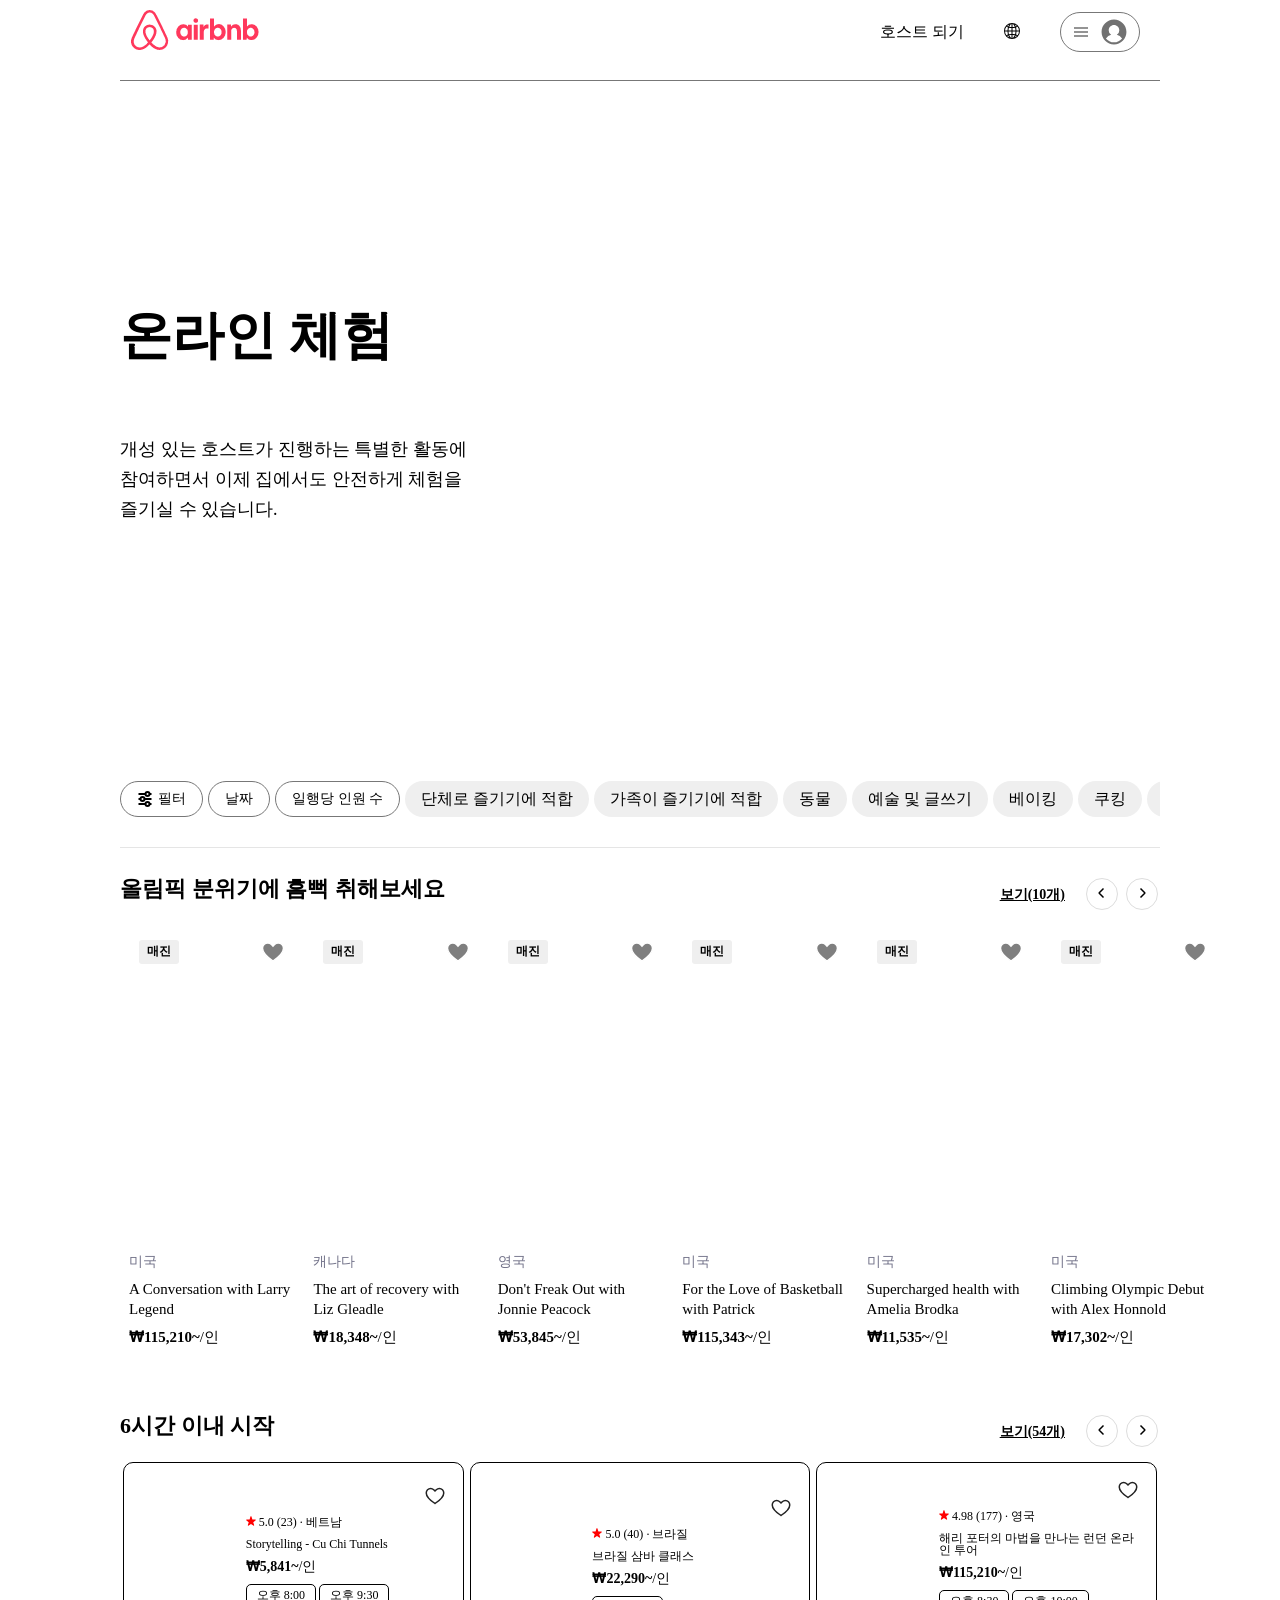
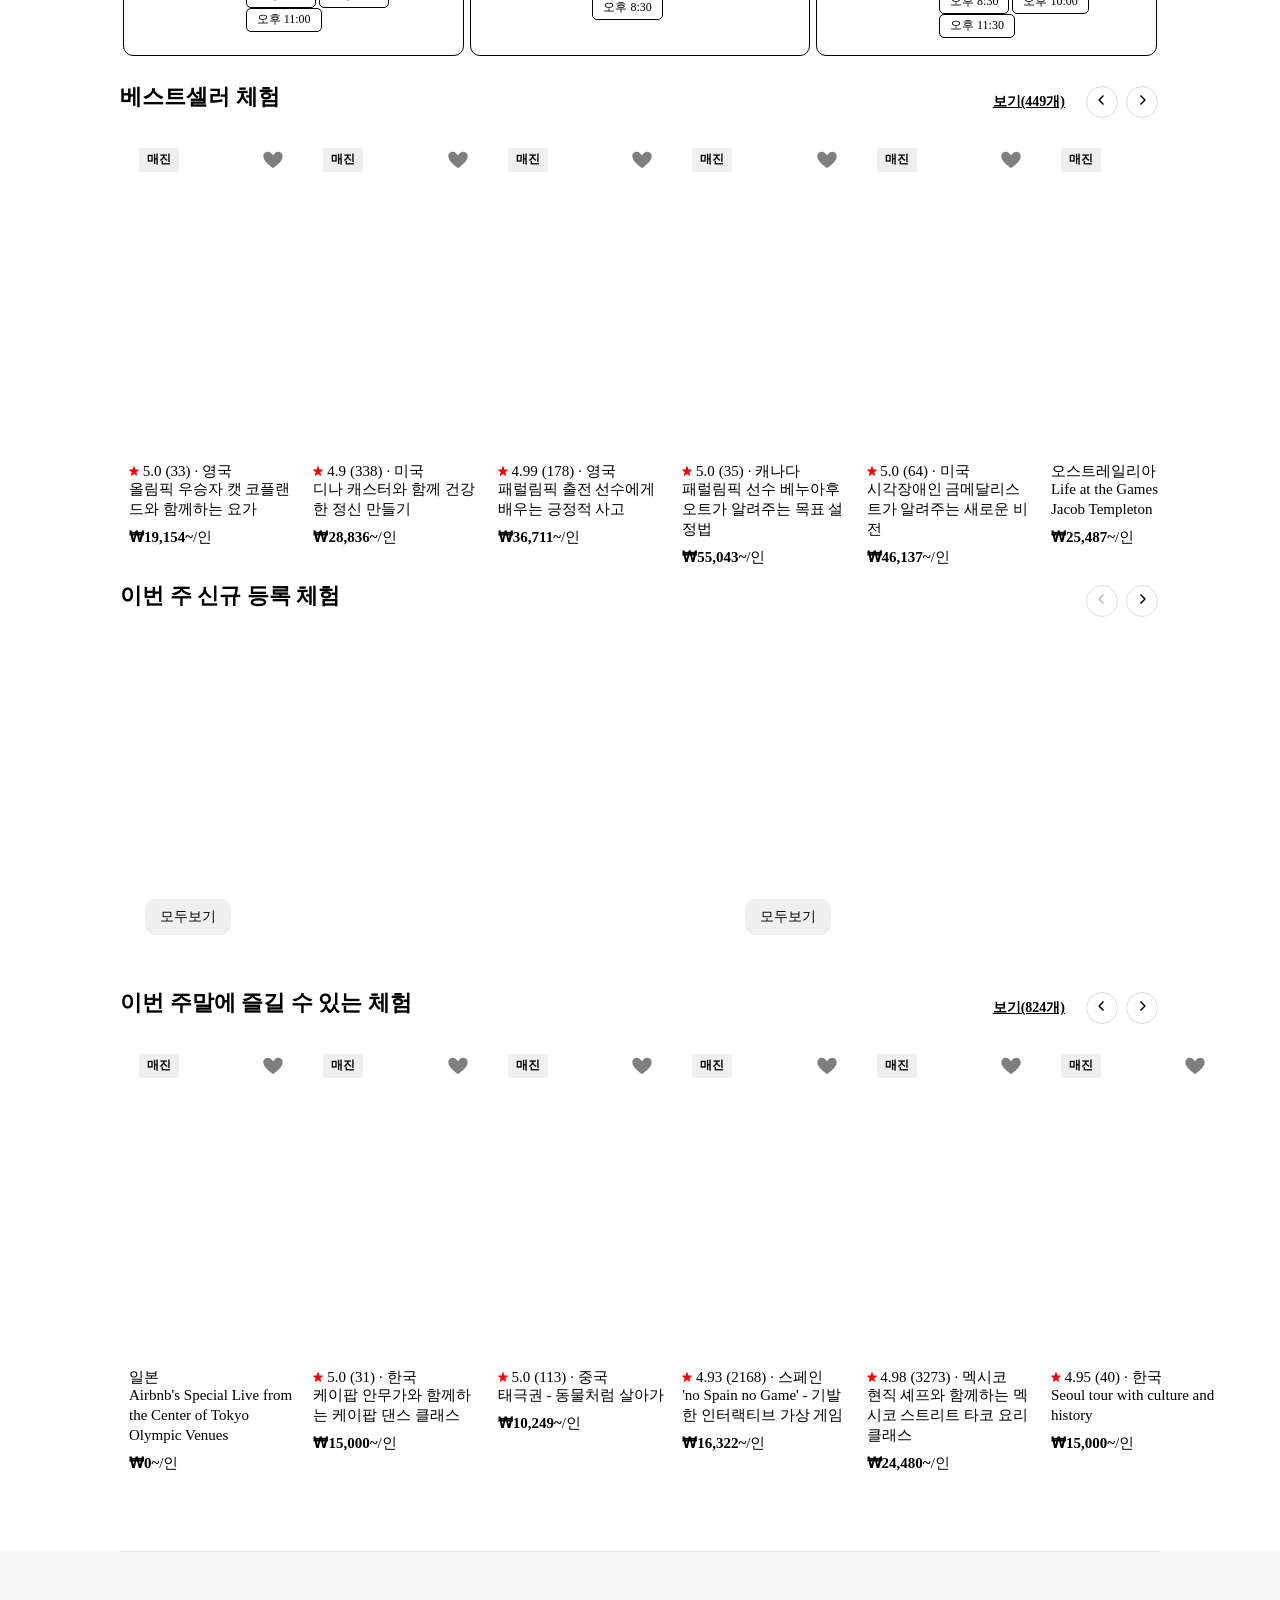
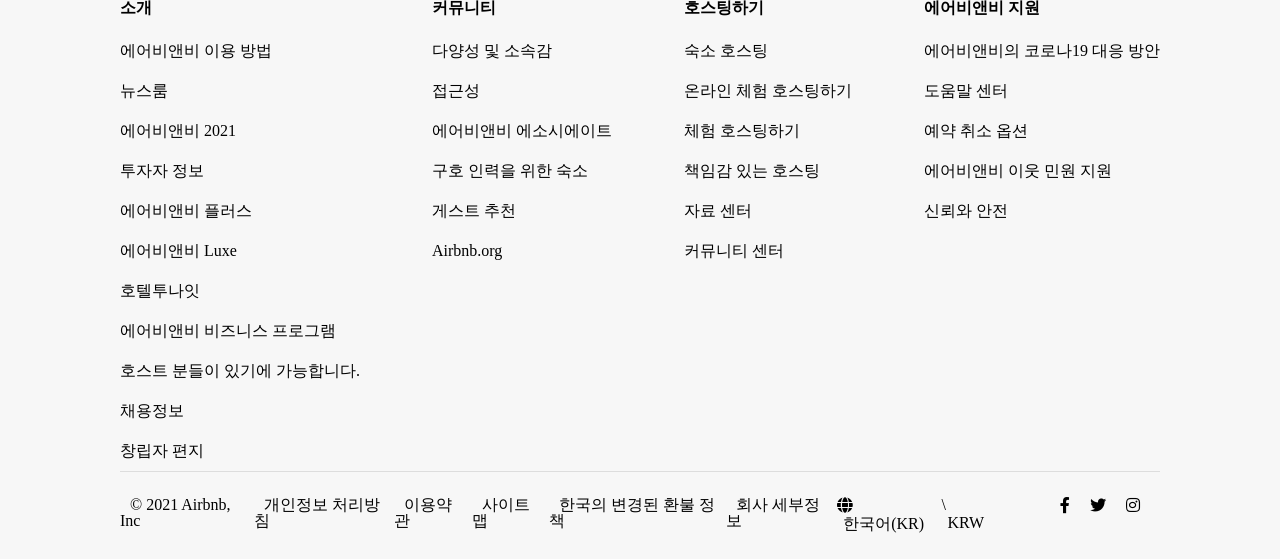
==== commit f89db67d: "Refactor footer" ====
--- a/experiences.html
+++ b/experiences.html
@@ -1063,63 +1063,10 @@
     </main>
 
     <footer>
-        <section class="row footer-link">
-            <div class="footer-container">
-                <div class="footer-item footer-into">
-                    <h3>소개</h3>
-                    <ul>
-                        <li><a href="">에어비앤비 이용 방법</a></li>
-                        <li><a href="">뉴스룸</a></li>
-                        <li><a href="">에어비앤비 2021</a></li>
-                        <li><a href="">투자자 정보</a></li>
-                        <li><a href="">에어비앤비 플러스</a></li>
-                        <li><a href="">에어비앤비 Luxe</a></li>
-                        <li><a href="">호텔투나잇</a></li>
-                        <li><a href="">에어비앤비 비즈니스 프로그램</a></li>
-                        <li><a href="">호스트 분들이 있기에 가능합니다.</a></li>
-                        <li><a href="">채용정보</a></li>
-                        <li><a href="">창립자 편지</a></li>
-                    </ul>
-                </div>
-                <div class="footer-item footer-community">
-                    <h3>커뮤니티</h3>
-                    <ul>
-                        <li><a href="">다양성 및 소속감</a></li>
-                        <li><a href="">접근성</a></li>
-                        <li><a href="">에어비앤비 에소시에이트</a></li>
-                        <li><a href="">구호 인력을 위한 숙소</a></li>
-                        <li><a href="">게스트 추천</a></li>
-                        <li><a href="">Airbnb.org</a></li>
-                    </ul>
-                </div>
-                <div class="footer-item footer-hosting">
-                    <h3>호스팅하기</h3>
-                    <ul>
-                        <li><a href="">숙소 호스팅</a></li>
-                        <li><a href="">온라인 체험 호스팅하기</a></li>
-                        <li><a href="">체험 호스팅하기</a></li>
-                        <li><a href="">책임감 있는 호스팅</a></li>
-                        <li><a href="">자료 센터</a></li>
-                        <li><a href="">커뮤니티 센터</a></li>
-                    </ul>
-                </div>
-                <div class="footer-item footer-support">
-                    <h3>에어비앤비 지원</h3>
-                    <ul>
-                        <li><a href="">에어비앤비의 코로나19 대응 방안</a></li>
-                        <li><a href="">도움말 센터</a></li>
-                        <li><a href="">예약 취소 옵션</a></li>
-                        <li><a href="">에어비앤비 이웃 민원 지원</a></li>
-                        <li><a href="">신뢰와 안전</a></li>
-                    </ul>
-                </div>
-            </div>
-
-        </section>
-
+        <section class="row footer-link"></section>
         <section class="row footer-info">
             <div>
-                <ul  class="info-link">
+                <ul class="info-link">
                     <li><a href="#">© 2021 Airbnb, Inc</a></li>
                     <li><a href="#">개인정보 처리방침</a></li>
                     <li><a href="#">이용약관</a></li>
@@ -1128,15 +1075,12 @@
                     <li><a href="#">회사 세부정보</a></li>
                 </ul>
             </div>
-
             <div class="footer-into-items">
                 <div>
                     <ul class="info-link">
                         <li>
                             <label for="">
-                                <svg xmlns="http://www.w3.org/2000/svg" width="16" height="16" fill="currentColor" class="bi bi-globe2" viewBox="0 0 16 16">
-                                    <path d="M0 8a8 8 0 1 1 16 0A8 8 0 0 1 0 8zm7.5-6.923c-.67.204-1.335.82-1.887 1.855-.143.268-.276.56-.395.872.705.157 1.472.257 2.282.287V1.077zM4.249 3.539c.142-.384.304-.744.481-1.078a6.7 6.7 0 0 1 .597-.933A7.01 7.01 0 0 0 3.051 3.05c.362.184.763.349 1.198.49zM3.509 7.5c.036-1.07.188-2.087.436-3.008a9.124 9.124 0 0 1-1.565-.667A6.964 6.964 0 0 0 1.018 7.5h2.49zm1.4-2.741a12.344 12.344 0 0 0-.4 2.741H7.5V5.091c-.91-.03-1.783-.145-2.591-.332zM8.5 5.09V7.5h2.99a12.342 12.342 0 0 0-.399-2.741c-.808.187-1.681.301-2.591.332zM4.51 8.5c.035.987.176 1.914.399 2.741A13.612 13.612 0 0 1 7.5 10.91V8.5H4.51zm3.99 0v2.409c.91.03 1.783.145 2.591.332.223-.827.364-1.754.4-2.741H8.5zm-3.282 3.696c.12.312.252.604.395.872.552 1.035 1.218 1.65 1.887 1.855V11.91c-.81.03-1.577.13-2.282.287zm.11 2.276a6.696 6.696 0 0 1-.598-.933 8.853 8.853 0 0 1-.481-1.079 8.38 8.38 0 0 0-1.198.49 7.01 7.01 0 0 0 2.276 1.522zm-1.383-2.964A13.36 13.36 0 0 1 3.508 8.5h-2.49a6.963 6.963 0 0 0 1.362 3.675c.47-.258.995-.482 1.565-.667zm6.728 2.964a7.009 7.009 0 0 0 2.275-1.521 8.376 8.376 0 0 0-1.197-.49 8.853 8.853 0 0 1-.481 1.078 6.688 6.688 0 0 1-.597.933zM8.5 11.909v3.014c.67-.204 1.335-.82 1.887-1.855.143-.268.276-.56.395-.872A12.63 12.63 0 0 0 8.5 11.91zm3.555-.401c.57.185 1.095.409 1.565.667A6.963 6.963 0 0 0 14.982 8.5h-2.49a13.36 13.36 0 0 1-.437 3.008zM14.982 7.5a6.963 6.963 0 0 0-1.362-3.675c-.47.258-.995.482-1.565.667.248.92.4 1.938.437 3.008h2.49zM11.27 2.461c.177.334.339.694.482 1.078a8.368 8.368 0 0 0 1.196-.49 7.01 7.01 0 0 0-2.275-1.52c.218.283.418.597.597.932zm-.488 1.343a7.765 7.765 0 0 0-.395-.872C9.835 1.897 9.17 1.282 8.5 1.077V4.09c.81-.03 1.577-.13 2.282-.287z"/>
-                                    </svg>
+                                <i class="fas fa-globe"></i>
                             </label>
                             <button type="button">한국어(KR)</button>
                         </li>
@@ -1160,6 +1104,7 @@
     
     <script src="src/js/newExperiencesSlide.js"></script>
     <script src="src/js/bestsellerSlide.js"></script>
+    <script src="src/js/footer.js"></script>
 </body>
     
 </html>
--- a/src/style/experiences-main.css
+++ b/src/style/experiences-main.css
@@ -15,3 +15,8 @@
     overflow-x: hidden;
 }
 
+.row {
+    margin-right: 120px;
+    margin-left: 120px;
+}
+
